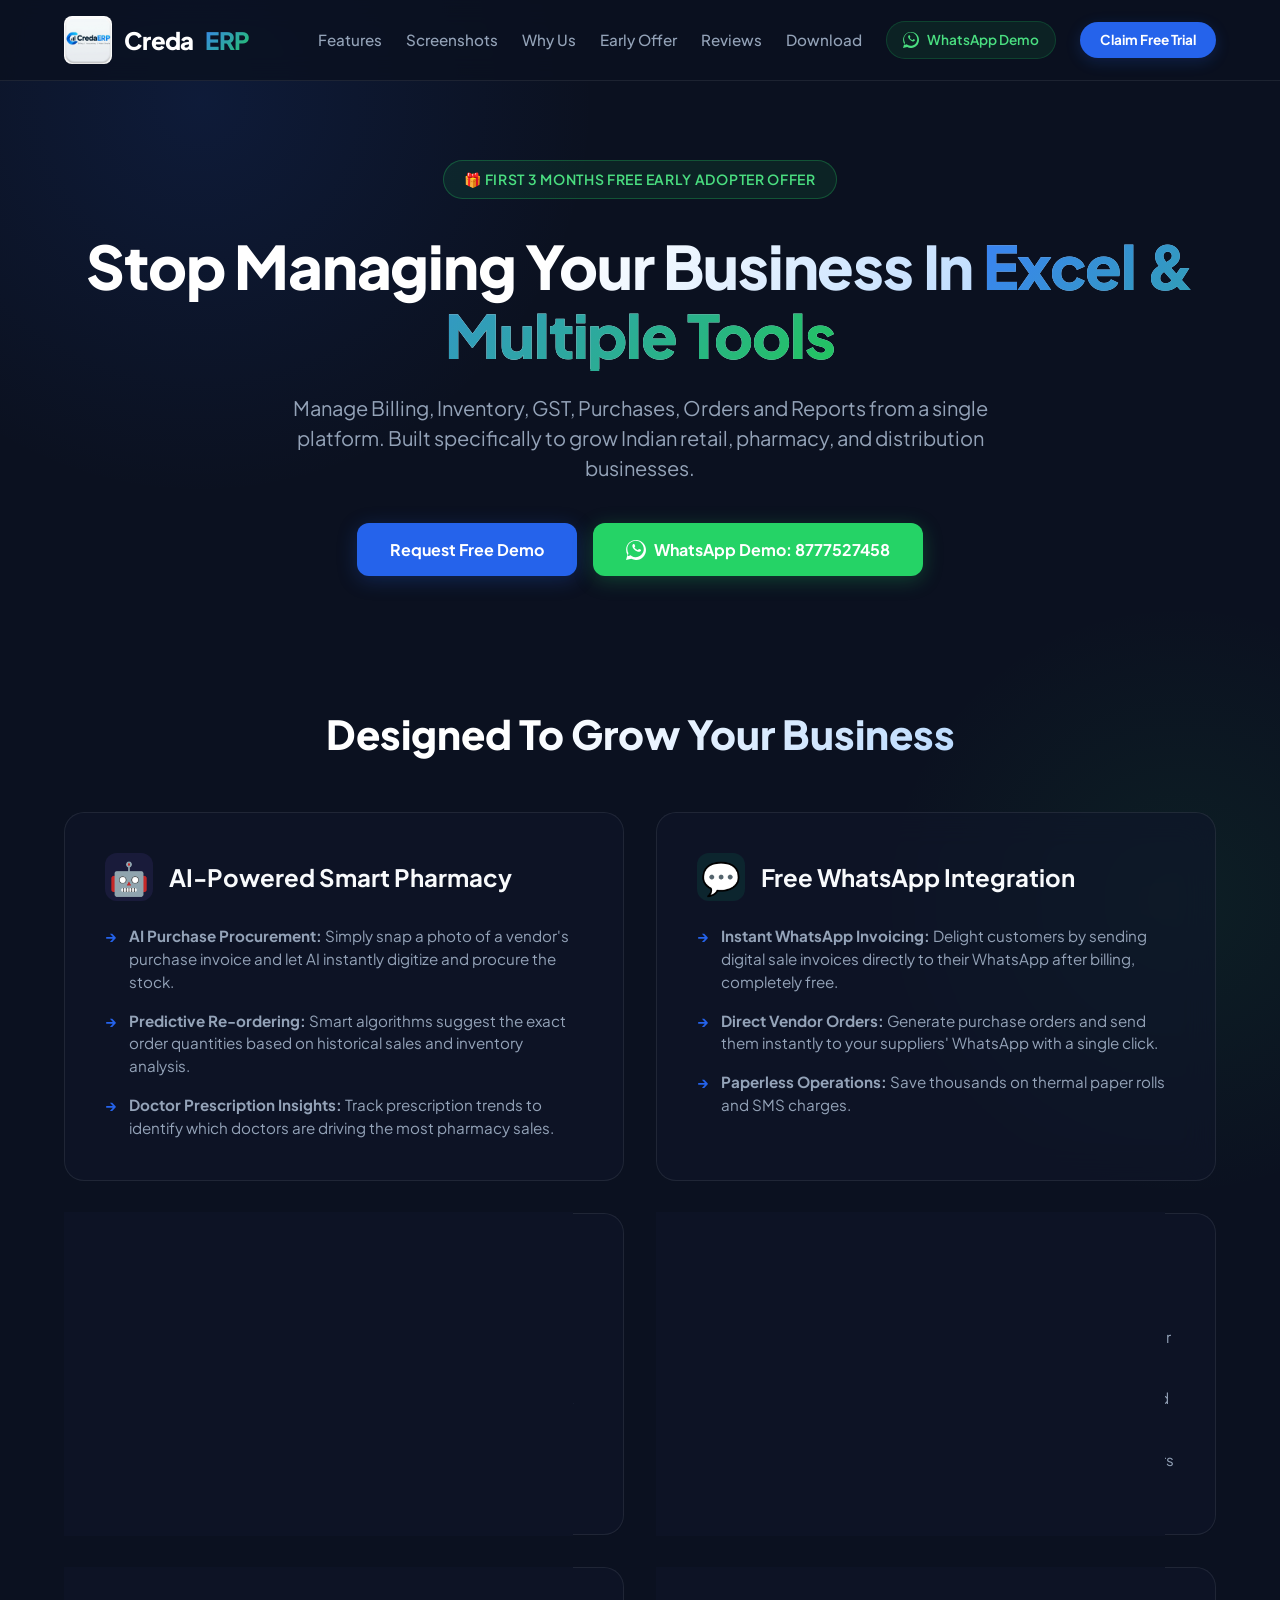
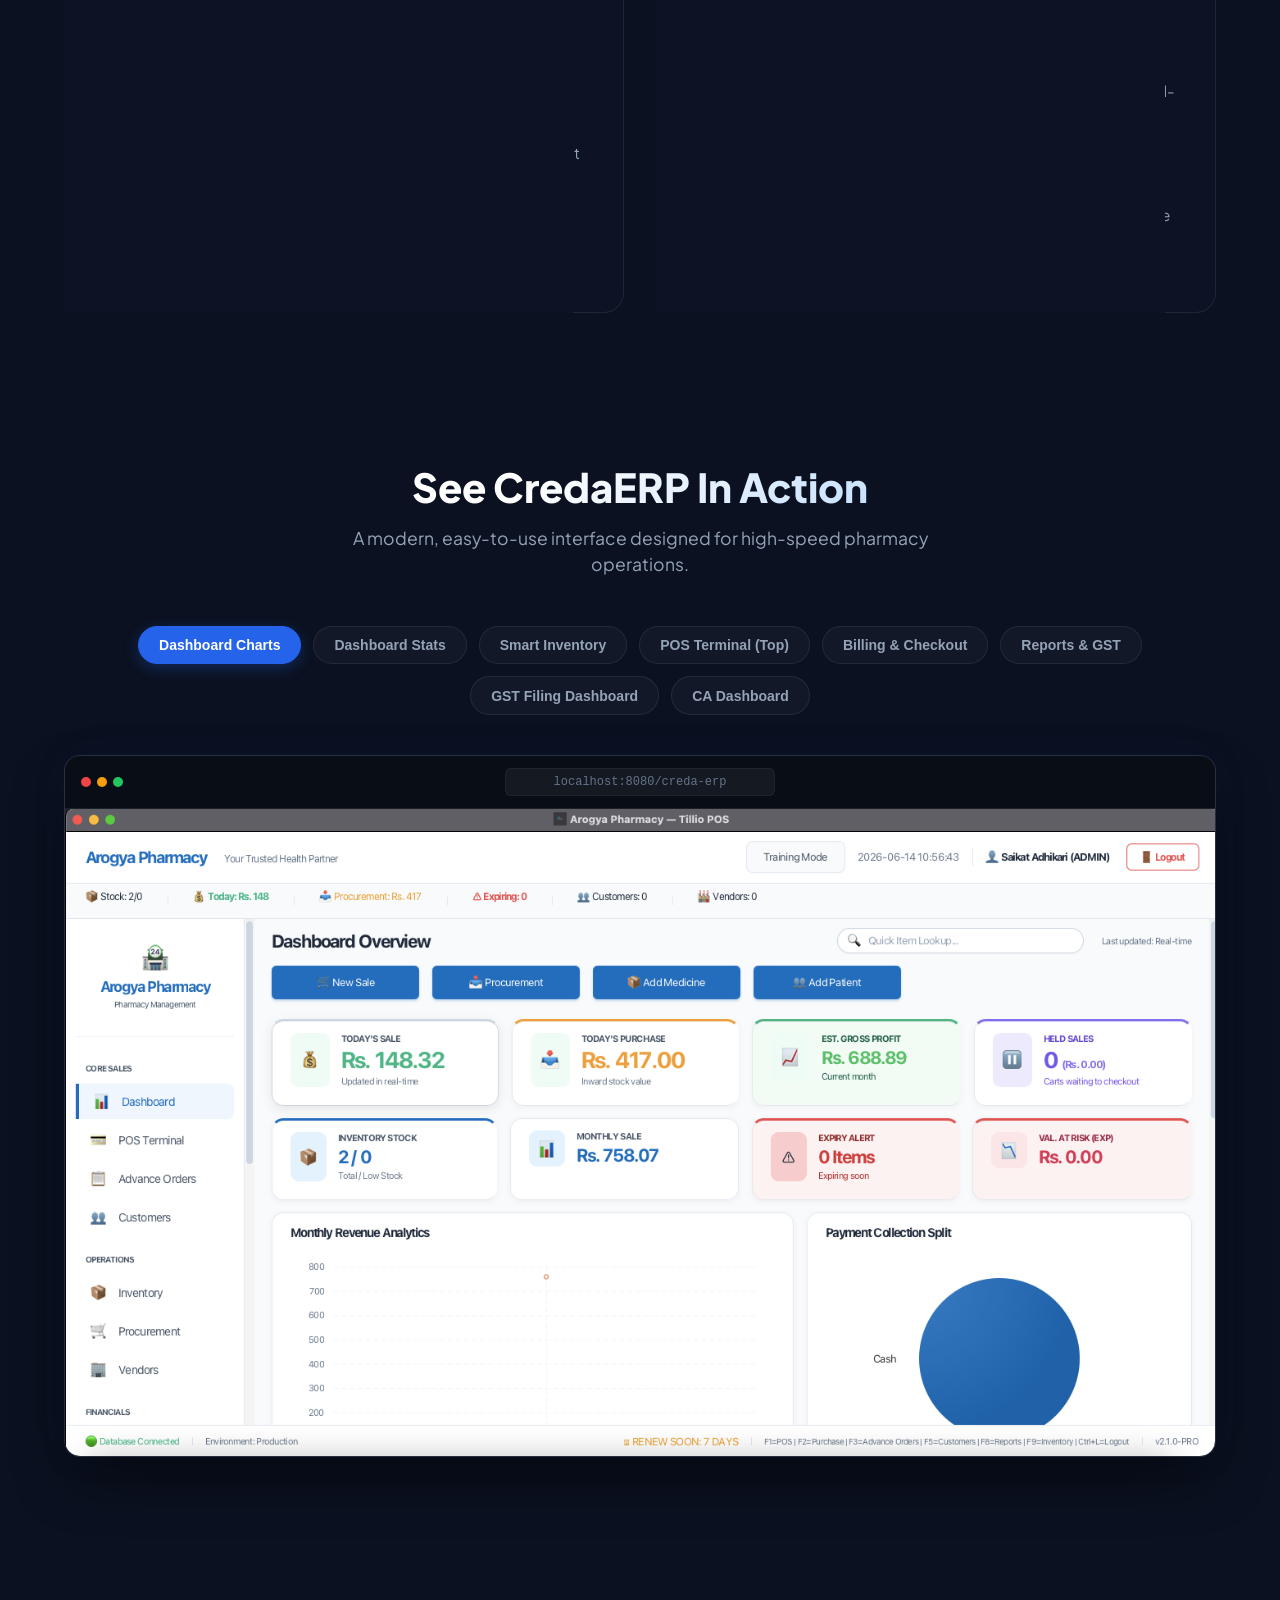
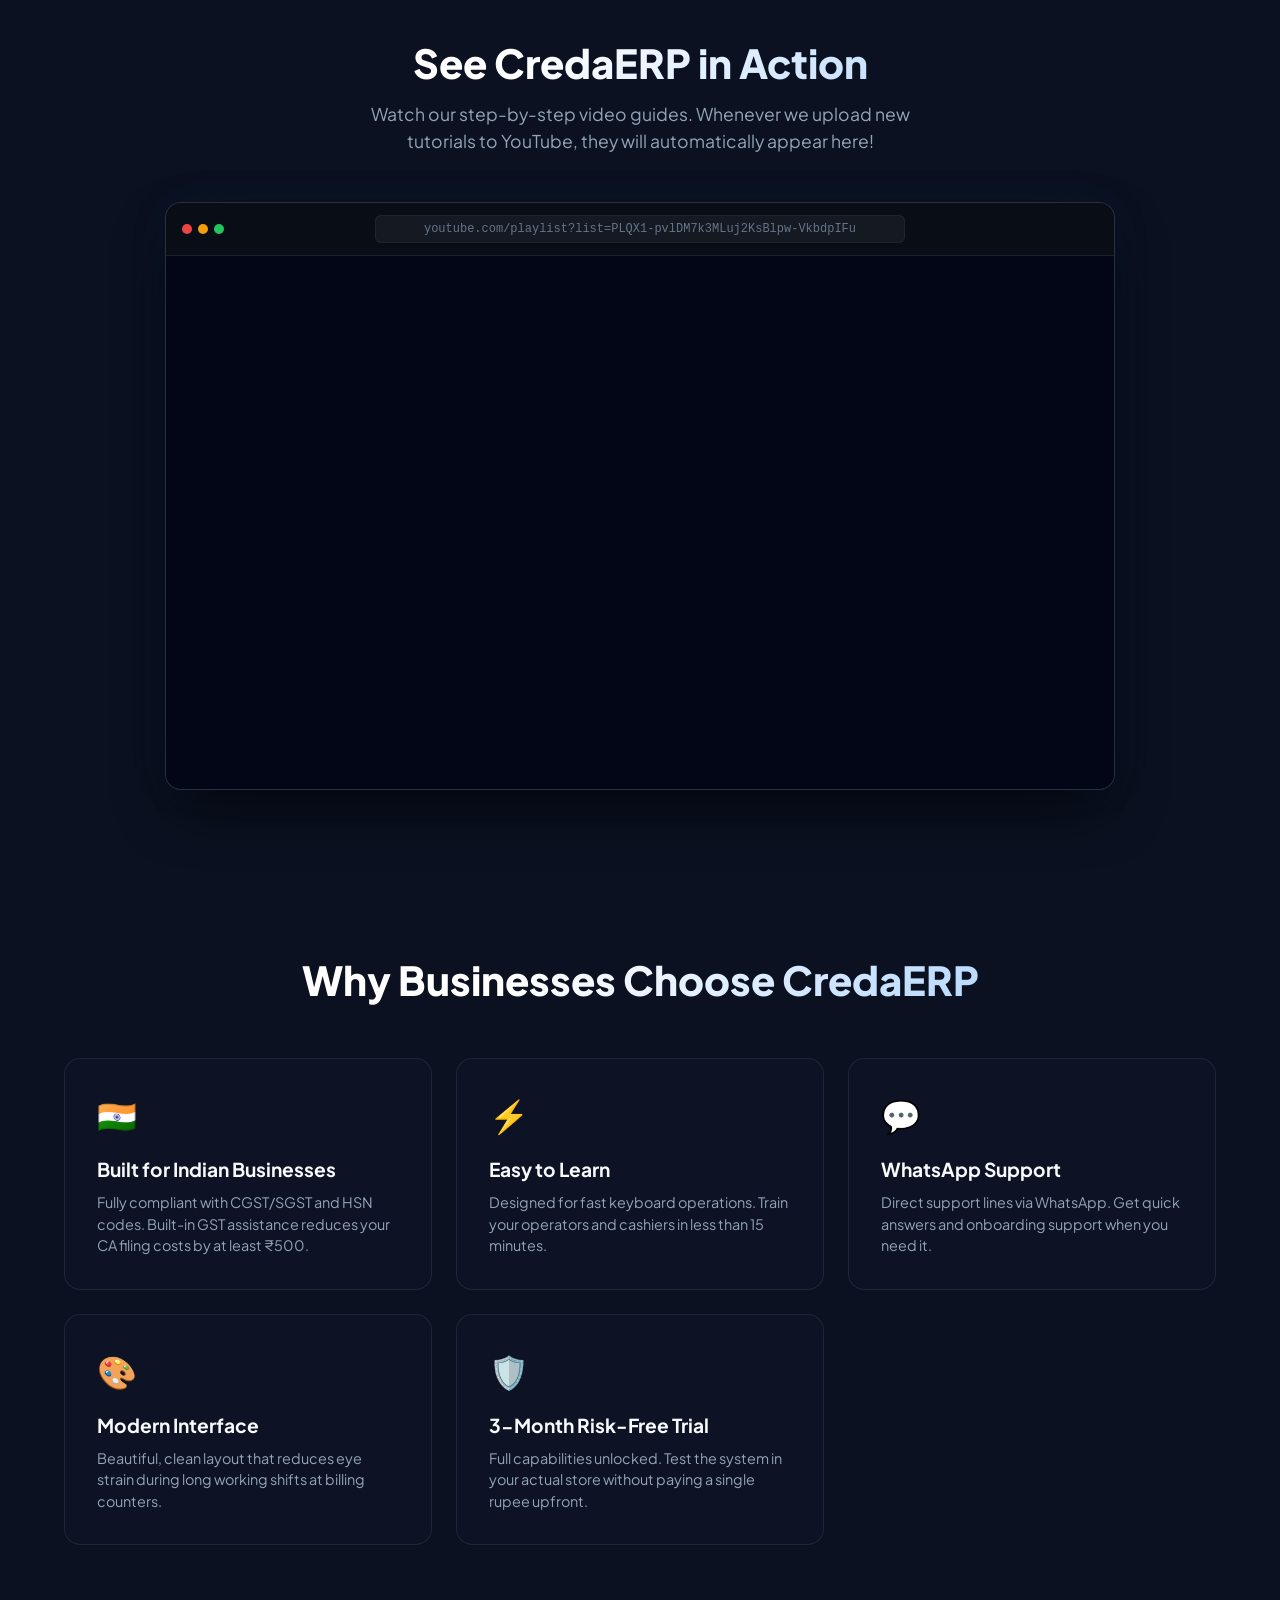
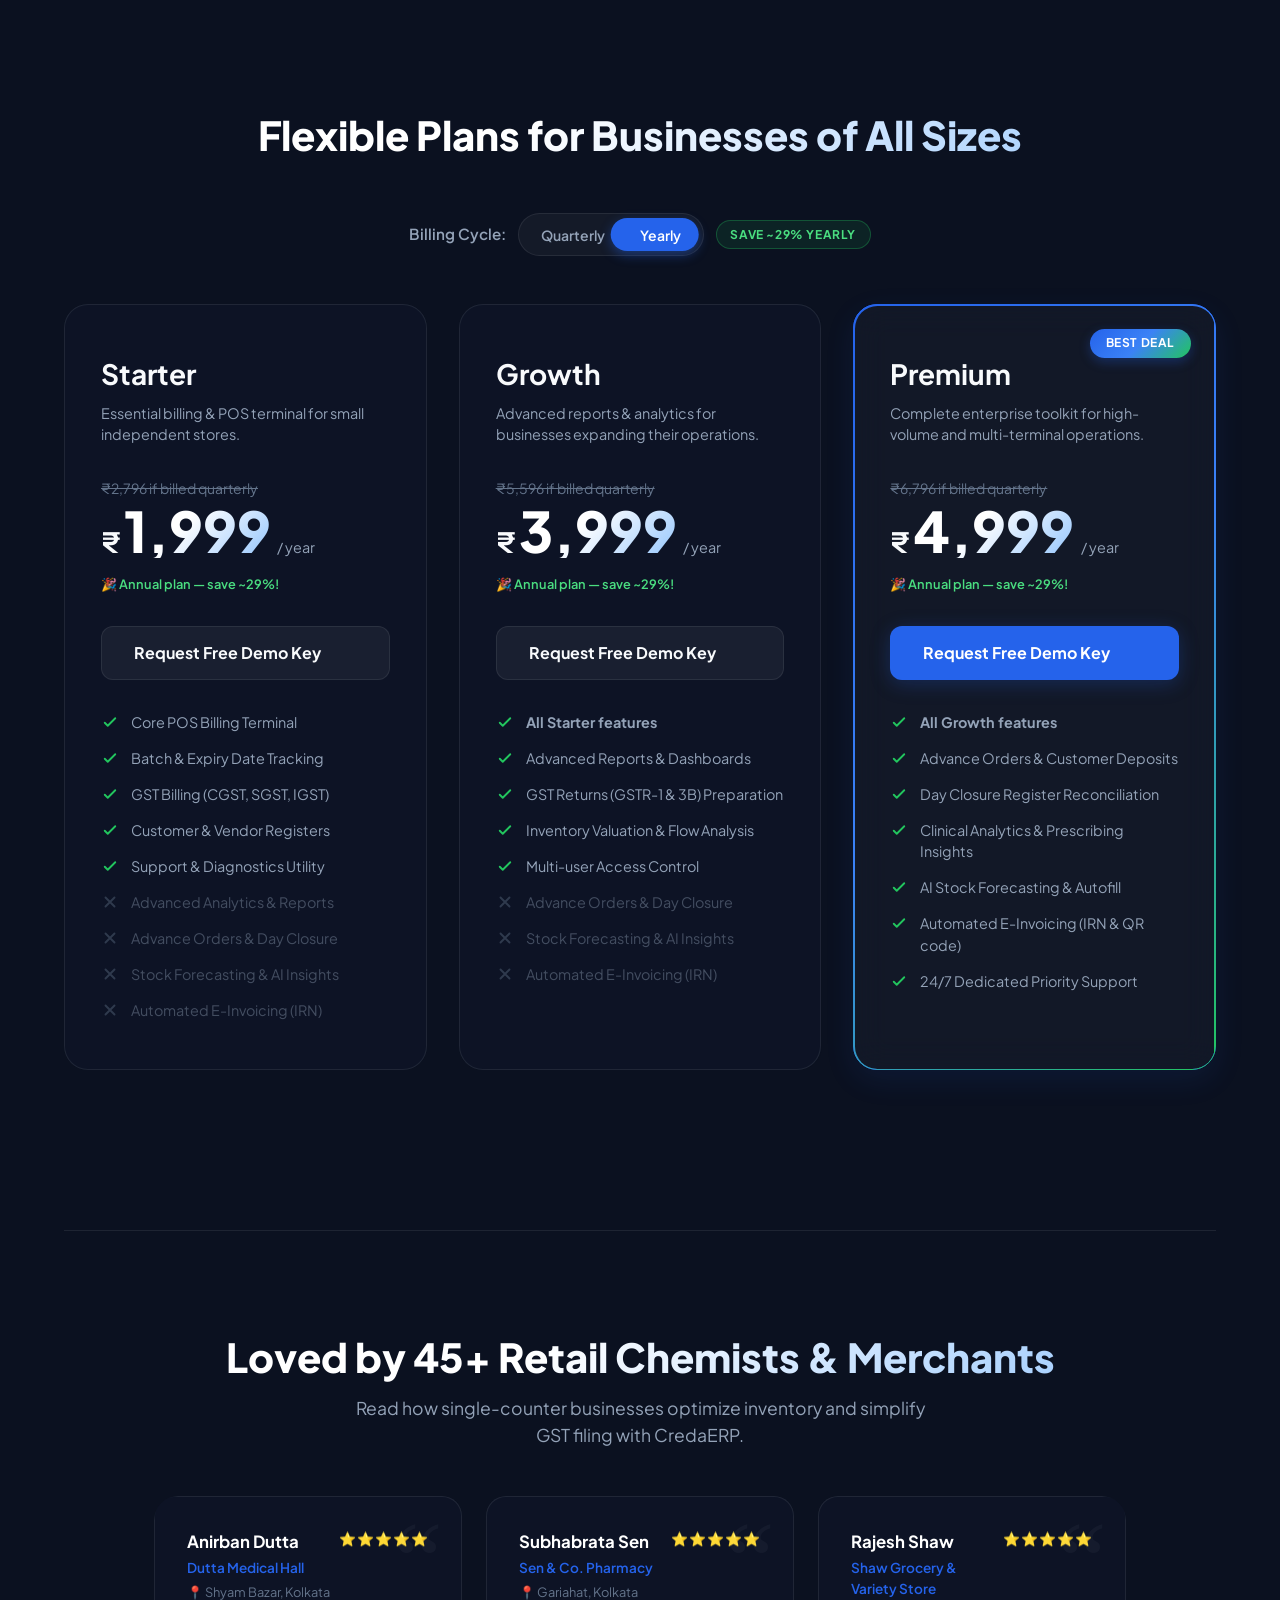
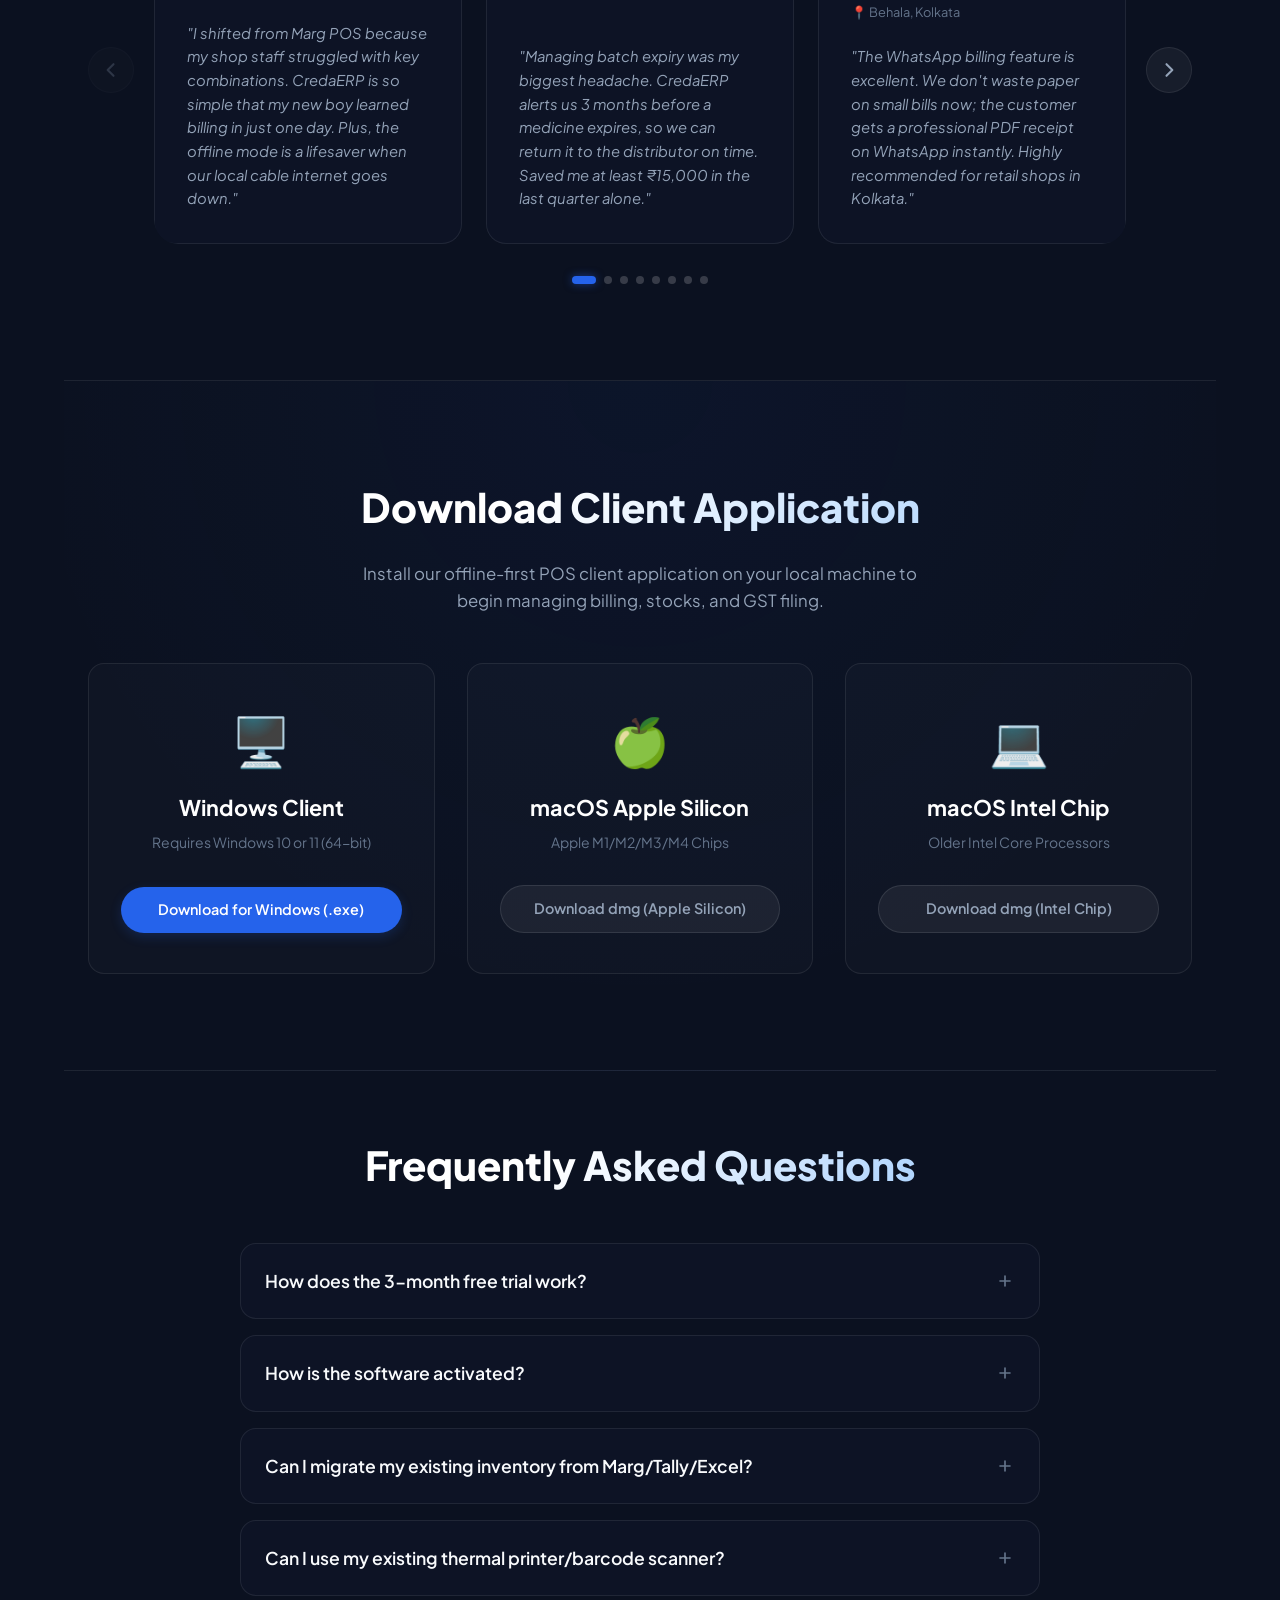
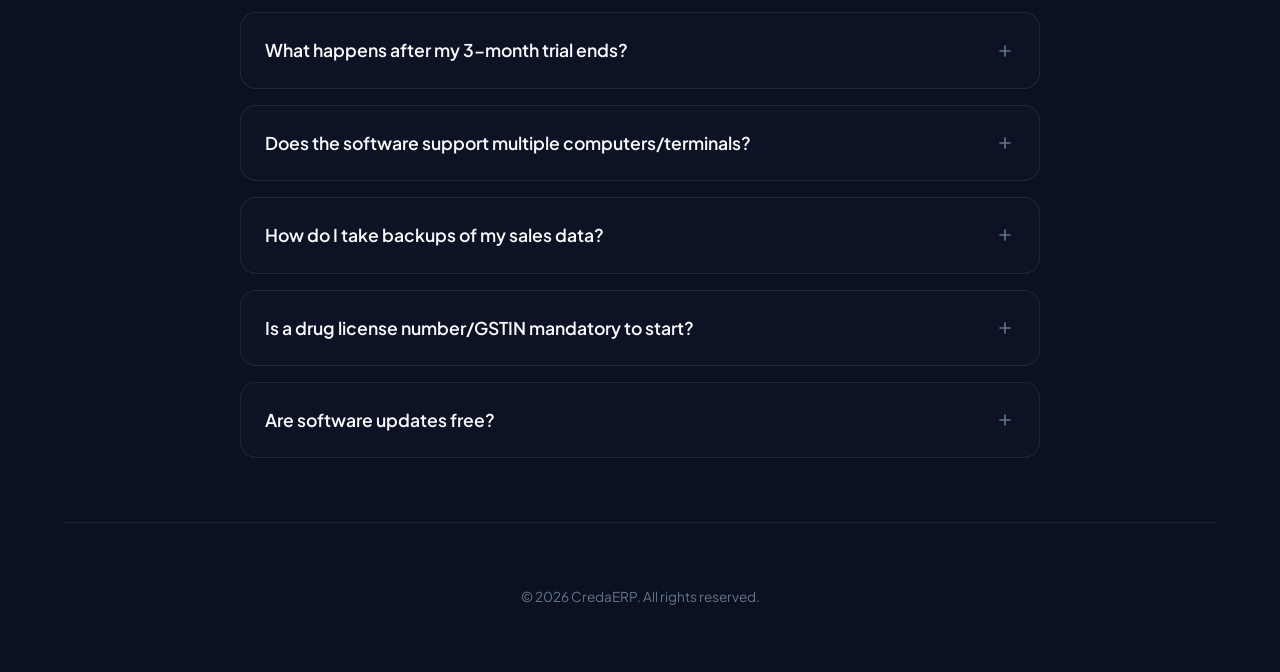
==== index.html @ ad14272c "feat: highlight AI, WhatsApp, Loyalty, and Analytics features on landing page" ====
<!DOCTYPE html>
<html lang="en">
<head>
    <meta charset="UTF-8">
    <meta name="viewport" content="width=device-width, initial-scale=1.0">
    <title>CredaERP - Business Management Software for Retail, Pharmacy & Distribution</title>
    <meta name="description" content="Manage Billing, Inventory, GST, Purchases, Orders and Reports from a single platform. Built for Indian businesses. Start your 3-month free trial today.">
    <link rel="stylesheet" href="style.css">
</head>
<body>

    <!-- Header Navigation -->
    <nav class="navbar">
        <div class="nav-container">
            <a href="#" class="logo">
                <img src="images/logo.jpg" alt="CredaERP Logo" class="logo-img">
                Creda<span>ERP</span>
            </a>
            <div class="nav-links">
                <a href="#features">Features</a>
                <a href="#screenshots">Screenshots</a>
                <a href="#why-us">Why Us</a>
                <a href="#pricing">Early Offer</a>
                <a href="#reviews">Reviews</a>
                <a href="#download">Download</a>
                <a href="https://wa.me/918777527458" class="nav-whatsapp-btn" target="_blank">
                    <svg width="16" height="16" fill="currentColor" viewBox="0 0 24 24"><path d="M.057 24l1.687-6.163c-1.041-1.804-1.588-3.849-1.587-5.946C.06 5.348 5.397.01 12.008.01c3.202.001 6.212 1.246 8.477 3.514 2.266 2.268 3.507 5.28 3.505 8.484-.004 6.657-5.34 11.997-11.953 11.997-2.005-.001-3.973-.502-5.724-1.458L0 24zm6.59-4.846c1.6.95 3.188 1.449 4.825 1.451 5.436 0 9.859-4.42 9.863-9.864.002-2.634-1.02-5.11-2.884-6.978C16.59 1.897 14.113.872 11.477.872c-5.448 0-9.873 4.417-9.877 9.861-.001 1.77.461 3.5 1.34 5.024l-.993 3.63 3.71-.973zm11.365-7.447c-.29-.145-1.716-.848-1.982-.946-.265-.097-.459-.145-.653.145-.19.29-.738.946-.906 1.14-.167.19-.335.213-.625.069-1.523-.76-2.585-1.286-3.606-3.045-.27-.463.27-.429.773-1.43.084-.17.042-.317-.02-.463-.063-.146-.554-1.336-.76-1.83-.2-.485-.404-.42-.554-.427-.143-.008-.308-.009-.473-.009-.166 0-.436.062-.663.308-.228.246-.87.85-.87 2.07 0 1.22.887 2.4.985 2.54.097.14 1.745 2.664 4.225 3.733.59.255 1.05.407 1.41.52.593.189 1.133.162 1.558.098.474-.071 1.716-.7 1.96-1.378.246-.677.246-1.258.172-1.378-.074-.12-.27-.193-.56-.338z"/></svg>
                    WhatsApp Demo
                </a>
                <a href="#pricing" class="nav-cta-btn">Claim Free Trial</a>
            </div>
        </div>
    </nav>

    <div class="container">
        <!-- Hero Section -->
        <header class="hero">
            <div class="trial-badge">
                🎁 First 3 Months FREE Early Adopter Offer
            </div>
            <h1>Stop Managing Your Business In <span>Excel & Multiple Tools</span></h1>
            <p>Manage Billing, Inventory, GST, Purchases, Orders and Reports from a single platform. Built specifically to grow Indian retail, pharmacy, and distribution businesses.</p>
            
            <div class="hero-ctas">
                <a href="#pricing" class="cta-btn cta-btn-primary">Request Free Demo</a>
                <a href="https://wa.me/918777527458" class="cta-btn cta-btn-whatsapp" target="_blank">
                    <svg width="20" height="20" fill="currentColor" viewBox="0 0 24 24" style="margin-right: 8px; vertical-align: middle;"><path d="M.057 24l1.687-6.163c-1.041-1.804-1.588-3.849-1.587-5.946C.06 5.348 5.397.01 12.008.01c3.202.001 6.212 1.246 8.477 3.514 2.266 2.268 3.507 5.28 3.505 8.484-.004 6.657-5.34 11.997-11.953 11.997-2.005-.001-3.973-.502-5.724-1.458L0 24zm6.59-4.846c1.6.95 3.188 1.449 4.825 1.451 5.436 0 9.859-4.42 9.863-9.864.002-2.634-1.02-5.11-2.884-6.978C16.59 1.897 14.113.872 11.477.872c-5.448 0-9.873 4.417-9.877 9.861-.001 1.77.461 3.5 1.34 5.024l-.993 3.63 3.71-.973zm11.365-7.447c-.29-.145-1.716-.848-1.982-.946-.265-.097-.459-.145-.653.145-.19.29-.738.946-.906 1.14-.167.19-.335.213-.625.069-1.523-.76-2.585-1.286-3.606-3.045-.27-.463.27-.429.773-1.43.084-.17.042-.317-.02-.463-.063-.146-.554-1.336-.76-1.83-.2-.485-.404-.42-.554-.427-.143-.008-.308-.009-.473-.009-.166 0-.436.062-.663.308-.228.246-.87.85-.87 2.07 0 1.22.887 2.4.985 2.54.097.14 1.745 2.664 4.225 3.733.59.255 1.05.407 1.41.52.593.189 1.133.162 1.558.098.474-.071 1.716-.7 1.96-1.378.246-.677.246-1.258.172-1.378-.074-.12-.27-.193-.56-.338z"/></svg>
                    WhatsApp Demo: 8777527458
                </a>
            </div>
        </header>

        <!-- Feature Highlights Grid -->
        <section class="features-section" id="features">
            <h2 class="section-title">Designed To Grow Your Business</h2>
            <div class="features-grid">
                
                <!-- AI-Powered Efficiency -->
                <div class="feature-card">
                    <div class="feature-card-header">
                        <span class="feature-card-icon ai">🤖</span>
                        <h3>AI-Powered Smart Pharmacy</h3>
                    </div>
                    <ul class="feature-bullets">
                        <li><strong>AI Purchase Procurement:</strong> Simply snap a photo of a vendor's purchase invoice and let AI instantly digitize and procure the stock.</li>
                        <li><strong>Predictive Re-ordering:</strong> Smart algorithms suggest the exact order quantities based on historical sales and inventory analysis.</li>
                        <li><strong>Doctor Prescription Insights:</strong> Track prescription trends to identify which doctors are driving the most pharmacy sales.</li>
                    </ul>
                </div>

                <!-- Next-Gen Communication -->
                <div class="feature-card">
                    <div class="feature-card-header">
                        <span class="feature-card-icon chat">💬</span>
                        <h3>Free WhatsApp Integration</h3>
                    </div>
                    <ul class="feature-bullets">
                        <li><strong>Instant WhatsApp Invoicing:</strong> Delight customers by sending digital sale invoices directly to their WhatsApp after billing, completely free.</li>
                        <li><strong>Direct Vendor Orders:</strong> Generate purchase orders and send them instantly to your suppliers' WhatsApp with a single click.</li>
                        <li><strong>Paperless Operations:</strong> Save thousands on thermal paper rolls and SMS charges.</li>
                    </ul>
                </div>

                <!-- Increase Sales & Retention -->
                <div class="feature-card">
                    <div class="feature-card-header">
                        <span class="feature-card-icon sales">📈</span>
                        <h3>Boost Sales & Customer Loyalty</h3>
                    </div>
                    <ul class="feature-bullets">
                        <li><strong>Customer Loyalty Points:</strong> Automatically award and redeem loyalty points to keep customers coming back.</li>
                        <li><strong>Lightning Fast Billing:</strong> Reduce checkout queues with shortcut keys and instant medicine lookup.</li>
                        <li><strong>Advance Orders:</strong> Book advance orders and accept customer deposits smoothly.</li>
                    </ul>
                </div>

                <!-- Reduce Inventory Losses -->
                <div class="feature-card">
                    <div class="feature-card-header">
                        <span class="feature-card-icon inventory">📦</span>
                        <h3>Zero Inventory Losses</h3>
                    </div>
                    <ul class="feature-bullets">
                        <li><strong>Real-time Stock Tracking:</strong> Always know exactly what's on your shelves across all racks.</li>
                        <li><strong>Batch & Expiry Management:</strong> Track medicines by batches and clear expiring stocks first.</li>
                        <li><strong>Automated Alerts:</strong> Prevent stockouts with low stock indicators and expiring item warnings.</li>
                    </ul>
                </div>

                <!-- Save Time On Compliance -->
                <div class="feature-card">
                    <div class="feature-card-header">
                        <span class="feature-card-icon compliance">🛡️</span>
                        <h3>Automated Accounting & GST</h3>
                    </div>
                    <ul class="feature-bullets">
                        <li><strong>One-Click GST Filing:</strong> Generate the final GST-fileable formats for easy monthly or quarterly returns.</li>
                        <li><strong>Full Accounting Ledgers:</strong> Export one-click sales journals, profit analysis, and tax compliance ledgers.</li>
                        <li><strong>GST Assistance & Savings:</strong> Seamlessly compile GSTR-1 and GSTR-3B data. Reduces client GST filing cost by at least ₹500/month.</li>
                    </ul>
                </div>

                <!-- Make Better Decisions -->
                <div class="feature-card">
                    <div class="feature-card-header">
                        <span class="feature-card-icon decisions">📊</span>
                        <h3>Data-Driven Decisions</h3>
                    </div>
                    <ul class="feature-bullets">
                        <li><strong>Daily Sales Reports:</strong> Review register totals, cash flow, and end-of-day closure summaries.</li>
                        <li><strong>Profit Analysis:</strong> Understand gross margins by item, category, and vendor.</li>
                        <li><strong>Inventory Analytics:</strong> Identify fast-moving stocks and optimize capital allocation.</li>
                    </ul>
                </div>

            </div>
        </section>

        <!-- Interactive Screenshots Showcase -->
        <section class="screenshots-section" id="screenshots">
            <h2 class="section-title">See CredaERP In Action</h2>
            <p class="section-subtitle">A modern, easy-to-use interface designed for high-speed pharmacy operations.</p>
            
            <div class="screenshots-tabs" id="screenshot-tabs">
                <button class="tab-btn active" data-screenshot="0">Dashboard Charts</button>
                <button class="tab-btn" data-screenshot="1">Dashboard Stats</button>
                <button class="tab-btn" data-screenshot="2">Smart Inventory</button>
                <button class="tab-btn" data-screenshot="3">POS Terminal (Top)</button>
                <button class="tab-btn" data-screenshot="4">Billing & Checkout</button>
                <button class="tab-btn" data-screenshot="5">Reports & GST</button>
                <button class="tab-btn" data-screenshot="6">GST Filing Dashboard</button>
                <button class="tab-btn" data-screenshot="7">CA Dashboard</button>
            </div>

            <!-- macOS Style Browser Mockup -->
            <div class="browser-mockup">
                <div class="browser-header">
                    <div class="browser-buttons">
                        <span class="dot red"></span>
                        <span class="dot yellow"></span>
                        <span class="dot green"></span>
                    </div>
                    <div class="browser-address">localhost:8080/creda-erp</div>
                </div>
                <div class="browser-content">
                    <div class="screenshot-container">
                        <!-- Active images will swap here -->
                        <img src="images/dashboard-analytics.png" alt="CredaERP Dashboard Charts" class="screenshot-img active" id="screenshot-img">
                        
                        <!-- Fallback CSS Mockup in case image is missing -->
                        <div class="screenshot-fallback" id="screenshot-fallback">
                            <div class="fallback-spinner"></div>
                            <p>Loading screenshot...</p>
                            <span style="font-size: 0.8rem; color: var(--text-muted);">Please save your screenshot as <code id="fallback-filename">dashboard-analytics.png</code> in the <code style="color:var(--color-secondary)">website/images/</code> folder.</span>
                        </div>
                    </div>
                </div>
            </div>
        </section>

        <!-- Watch Demo Videos -->
        <section class="videos-section" id="demo-videos">
            <h2 class="section-title">See CredaERP in Action</h2>
            <p class="section-subtitle">Watch our step-by-step video guides. Whenever we upload new tutorials to YouTube, they will automatically appear here!</p>
            
            <div class="playlist-container">
                <!-- macOS Style Browser Mockup -->
                <div class="browser-mockup playlist-player-frame">
                    <div class="browser-header">
                        <div class="browser-buttons">
                            <span class="dot red"></span>
                            <span class="dot yellow"></span>
                            <span class="dot green"></span>
                        </div>
                        <div class="browser-address">youtube.com/playlist?list=PLQX1-pvlDM7k3MLuj2KsBlpw-VkbdpIFu</div>
                    </div>
                    <div class="browser-content">
                        <div class="video-ratio-wrapper">
                            <iframe 
                                id="playlist-iframe"
                                src="https://www.youtube.com/embed/videoseries?list=PLQX1-pvlDM7k3MLuj2KsBlpw-VkbdpIFu" 
                                title="CredaERP Demo Videos Playlist"
                                frameborder="0" 
                                allow="accelerometer; autoplay; clipboard-write; encrypted-media; gyroscope; picture-in-picture; web-share" 
                                allowfullscreen>
                            </iframe>
                        </div>
                    </div>
                </div>
            </div>
        </section>

        <!-- Why Choose CredaERP -->
        <section class="why-us-section" id="why-us">
            <h2 class="section-title">Why Businesses Choose CredaERP</h2>
            <div class="why-us-grid">
                <div class="why-card">
                    <span class="why-icon">🇮🇳</span>
                    <h4>Built for Indian Businesses</h4>
                    <p>Fully compliant with CGST/SGST and HSN codes. Built-in GST assistance reduces your CA filing costs by at least ₹500.</p>
                </div>
                <div class="why-card">
                    <span class="why-icon">⚡</span>
                    <h4>Easy to Learn</h4>
                    <p>Designed for fast keyboard operations. Train your operators and cashiers in less than 15 minutes.</p>
                </div>
                <div class="why-card">
                    <span class="why-icon">💬</span>
                    <h4>WhatsApp Support</h4>
                    <p>Direct support lines via WhatsApp. Get quick answers and onboarding support when you need it.</p>
                </div>
                <div class="why-card">
                    <span class="why-icon">🎨</span>
                    <h4>Modern Interface</h4>
                    <p>Beautiful, clean layout that reduces eye strain during long working shifts at billing counters.</p>
                </div>
                <div class="why-card">
                    <span class="why-icon">🛡️</span>
                    <h4>3-Month Risk-Free Trial</h4>
                    <p>Full capabilities unlocked. Test the system in your actual store without paying a single rupee upfront.</p>
                </div>
            </div>
        </section>

        <!-- Pricing / Licensing Section -->
        <section class="pricing-section" id="pricing">
            <h2 class="section-title">Flexible Plans for Businesses of All Sizes</h2>
            
            <!-- Controls Section -->
            <div class="controls-container">
                <!-- Billing Toggle -->
                <div class="toggle-label">
                    <span style="font-weight: 600; font-size: 0.95rem; color: var(--text-secondary);">Billing Cycle:</span>
                    <div class="toggle-group billing-toggle annually" id="billing-toggle">
                        <div class="slider-indicator"></div>
                        <button class="toggle-btn" data-period="quarterly">Quarterly</button>
                        <button class="toggle-btn active" data-period="yearly">Yearly</button>
                    </div>
                    <span class="save-badge">Save ~29% yearly</span>
                </div>
            </div>

            <!-- Pricing Grid -->
            <div class="pricing-grid">
                <!-- Starter Card -->
                <div class="pricing-card" id="card-starter">
                    <div class="card-header">
                        <h2>Starter</h2>
                        <p>Essential billing & POS terminal for small independent stores.</p>
                    </div>
                    
                    <div class="card-pricing">
                        <span class="original-price" id="starter-original"></span>
                        <div class="price-value-container">
                            <span class="price-currency" id="starter-currency">₹</span>
                            <span class="price-amount" id="starter-amount">699</span>
                            <span class="price-period" id="starter-period">/ quarter</span>
                        </div>
                        <div class="price-trial-info" id="starter-trial-info">✨ 3 months free trial, then billed quarterly</div>
                    </div>

                    <a href="#" class="cta-btn cta-btn-secondary open-modal-btn" data-plan="Starter">Request Free Demo Key</a>

                    <ul class="features-list">
                        <li>
                            <svg class="feature-icon check" fill="none" stroke="currentColor" viewBox="0 0 24 24" xmlns="http://www.w3.org/2000/svg"><path stroke-linecap="round" stroke-linejoin="round" stroke-width="2.5" d="M5 13l4 4L19 7"></path></svg>
                            <span>Core POS Billing Terminal</span>
                        </li>
                        <li>
                            <svg class="feature-icon check" fill="none" stroke="currentColor" viewBox="0 0 24 24" xmlns="http://www.w3.org/2000/svg"><path stroke-linecap="round" stroke-linejoin="round" stroke-width="2.5" d="M5 13l4 4L19 7"></path></svg>
                            <span>Batch & Expiry Date Tracking</span>
                        </li>
                        <li>
                            <svg class="feature-icon check" fill="none" stroke="currentColor" viewBox="0 0 24 24" xmlns="http://www.w3.org/2000/svg"><path stroke-linecap="round" stroke-linejoin="round" stroke-width="2.5" d="M5 13l4 4L19 7"></path></svg>
                            <span>GST Billing (CGST, SGST, IGST)</span>
                        </li>
                        <li>
                            <svg class="feature-icon check" fill="none" stroke="currentColor" viewBox="0 0 24 24" xmlns="http://www.w3.org/2000/svg"><path stroke-linecap="round" stroke-linejoin="round" stroke-width="2.5" d="M5 13l4 4L19 7"></path></svg>
                            <span>Customer & Vendor Registers</span>
                        </li>
                        <li>
                            <svg class="feature-icon check" fill="none" stroke="currentColor" viewBox="0 0 24 24" xmlns="http://www.w3.org/2000/svg"><path stroke-linecap="round" stroke-linejoin="round" stroke-width="2.5" d="M5 13l4 4L19 7"></path></svg>
                            <span>Support & Diagnostics Utility</span>
                        </li>
                        <li class="unsupported">
                            <svg class="feature-icon cross" fill="none" stroke="currentColor" viewBox="0 0 24 24" xmlns="http://www.w3.org/2000/svg"><path stroke-linecap="round" stroke-linejoin="round" stroke-width="2.5" d="M6 18L18 6M6 6l12 12"></path></svg>
                            <span>Advanced Analytics & Reports</span>
                        </li>
                        <li class="unsupported">
                            <svg class="feature-icon cross" fill="none" stroke="currentColor" viewBox="0 0 24 24" xmlns="http://www.w3.org/2000/svg"><path stroke-linecap="round" stroke-linejoin="round" stroke-width="2.5" d="M6 18L18 6M6 6l12 12"></path></svg>
                            <span>Advance Orders & Day Closure</span>
                        </li>
                        <li class="unsupported">
                            <svg class="feature-icon cross" fill="none" stroke="currentColor" viewBox="0 0 24 24" xmlns="http://www.w3.org/2000/svg"><path stroke-linecap="round" stroke-linejoin="round" stroke-width="2.5" d="M6 18L18 6M6 6l12 12"></path></svg>
                            <span>Stock Forecasting & AI Insights</span>
                        </li>
                        <li class="unsupported">
                            <svg class="feature-icon cross" fill="none" stroke="currentColor" viewBox="0 0 24 24" xmlns="http://www.w3.org/2000/svg"><path stroke-linecap="round" stroke-linejoin="round" stroke-width="2.5" d="M6 18L18 6M6 6l12 12"></path></svg>
                            <span>Automated E-Invoicing (IRN)</span>
                        </li>
                    </ul>
                </div>

                <!-- Growth Card -->
                <div class="pricing-card" id="card-growth">
                    <div class="card-header">
                        <h2>Growth</h2>
                        <p>Advanced reports & analytics for businesses expanding their operations.</p>
                    </div>
                    
                    <div class="card-pricing">
                        <span class="original-price" id="growth-original"></span>
                        <div class="price-value-container">
                            <span class="price-currency" id="growth-currency">₹</span>
                            <span class="price-amount" id="growth-amount">1,399</span>
                            <span class="price-period" id="growth-period">/ quarter</span>
                        </div>
                        <div class="price-trial-info" id="growth-trial-info">✨ 3 months free trial, then billed quarterly</div>
                    </div>

                    <a href="#" class="cta-btn cta-btn-secondary open-modal-btn" data-plan="Growth">Request Free Demo Key</a>

                    <ul class="features-list">
                        <li>
                            <svg class="feature-icon check" fill="none" stroke="currentColor" viewBox="0 0 24 24" xmlns="http://www.w3.org/2000/svg"><path stroke-linecap="round" stroke-linejoin="round" stroke-width="2.5" d="M5 13l4 4L19 7"></path></svg>
                            <span><strong>All Starter features</strong></span>
                        </li>
                        <li>
                            <svg class="feature-icon check" fill="none" stroke="currentColor" viewBox="0 0 24 24" xmlns="http://www.w3.org/2000/svg"><path stroke-linecap="round" stroke-linejoin="round" stroke-width="2.5" d="M5 13l4 4L19 7"></path></svg>
                            <span>Advanced Reports & Dashboards</span>
                        </li>
                        <li>
                            <svg class="feature-icon check" fill="none" stroke="currentColor" viewBox="0 0 24 24" xmlns="http://www.w3.org/2000/svg"><path stroke-linecap="round" stroke-linejoin="round" stroke-width="2.5" d="M5 13l4 4L19 7"></path></svg>
                            <span>GST Returns (GSTR-1 & 3B) Preparation</span>
                        </li>
                        <li>
                            <svg class="feature-icon check" fill="none" stroke="currentColor" viewBox="0 0 24 24" xmlns="http://www.w3.org/2000/svg"><path stroke-linecap="round" stroke-linejoin="round" stroke-width="2.5" d="M5 13l4 4L19 7"></path></svg>
                            <span>Inventory Valuation & Flow Analysis</span>
                        </li>
                        <li>
                            <svg class="feature-icon check" fill="none" stroke="currentColor" viewBox="0 0 24 24" xmlns="http://www.w3.org/2000/svg"><path stroke-linecap="round" stroke-linejoin="round" stroke-width="2.5" d="M5 13l4 4L19 7"></path></svg>
                            <span>Multi-user Access Control</span>
                        </li>
                        <li class="unsupported">
                            <svg class="feature-icon cross" fill="none" stroke="currentColor" viewBox="0 0 24 24" xmlns="http://www.w3.org/2000/svg"><path stroke-linecap="round" stroke-linejoin="round" stroke-width="2.5" d="M6 18L18 6M6 6l12 12"></path></svg>
                            <span>Advance Orders & Day Closure</span>
                        </li>
                        <li class="unsupported">
                            <svg class="feature-icon cross" fill="none" stroke="currentColor" viewBox="0 0 24 24" xmlns="http://www.w3.org/2000/svg"><path stroke-linecap="round" stroke-linejoin="round" stroke-width="2.5" d="M6 18L18 6M6 6l12 12"></path></svg>
                            <span>Stock Forecasting & AI Insights</span>
                        </li>
                        <li class="unsupported">
                            <svg class="feature-icon cross" fill="none" stroke="currentColor" viewBox="0 0 24 24" xmlns="http://www.w3.org/2000/svg"><path stroke-linecap="round" stroke-linejoin="round" stroke-width="2.5" d="M6 18L18 6M6 6l12 12"></path></svg>
                            <span>Automated E-Invoicing (IRN)</span>
                        </li>
                    </ul>
                </div>

                <!-- Premium Card -->
                <div class="pricing-card popular" id="card-premium">
                    <span class="card-badge">Best Deal</span>
                    <div class="card-header">
                        <h2>Premium</h2>
                        <p>Complete enterprise toolkit for high-volume and multi-terminal operations.</p>
                    </div>
                    
                    <div class="card-pricing">
                        <span class="original-price" id="premium-original"></span>
                        <div class="price-value-container">
                            <span class="price-currency" id="premium-currency">₹</span>
                            <span class="price-amount" id="premium-amount">1,699</span>
                            <span class="price-period" id="premium-period">/ quarter</span>
                        </div>
                        <div class="price-trial-info" id="premium-trial-info">✨ 3 months free trial, then billed quarterly</div>
                    </div>

                    <a href="#" class="cta-btn cta-btn-primary open-modal-btn" data-plan="Premium">Request Free Demo Key</a>

                    <ul class="features-list">
                        <li>
                            <svg class="feature-icon check" fill="none" stroke="currentColor" viewBox="0 0 24 24" xmlns="http://www.w3.org/2000/svg"><path stroke-linecap="round" stroke-linejoin="round" stroke-width="2.5" d="M5 13l4 4L19 7"></path></svg>
                            <span><strong>All Growth features</strong></span>
                        </li>
                        <li>
                            <svg class="feature-icon check" fill="none" stroke="currentColor" viewBox="0 0 24 24" xmlns="http://www.w3.org/2000/svg"><path stroke-linecap="round" stroke-linejoin="round" stroke-width="2.5" d="M5 13l4 4L19 7"></path></svg>
                            <span>Advance Orders & Customer Deposits</span>
                        </li>
                        <li>
                            <svg class="feature-icon check" fill="none" stroke="currentColor" viewBox="0 0 24 24" xmlns="http://www.w3.org/2000/svg"><path stroke-linecap="round" stroke-linejoin="round" stroke-width="2.5" d="M5 13l4 4L19 7"></path></svg>
                            <span>Day Closure Register Reconciliation</span>
                        </li>
                        <li>
                            <svg class="feature-icon check" fill="none" stroke="currentColor" viewBox="0 0 24 24" xmlns="http://www.w3.org/2000/svg"><path stroke-linecap="round" stroke-linejoin="round" stroke-width="2.5" d="M5 13l4 4L19 7"></path></svg>
                            <span>Clinical Analytics & Prescribing Insights</span>
                        </li>
                        <li>
                            <svg class="feature-icon check" fill="none" stroke="currentColor" viewBox="0 0 24 24" xmlns="http://www.w3.org/2000/svg"><path stroke-linecap="round" stroke-linejoin="round" stroke-width="2.5" d="M5 13l4 4L19 7"></path></svg>
                            <span>AI Stock Forecasting & Autofill</span>
                        </li>
                        <li>
                            <svg class="feature-icon check" fill="none" stroke="currentColor" viewBox="0 0 24 24" xmlns="http://www.w3.org/2000/svg"><path stroke-linecap="round" stroke-linejoin="round" stroke-width="2.5" d="M5 13l4 4L19 7"></path></svg>
                            <span>Automated E-Invoicing (IRN & QR code)</span>
                        </li>
                        <li>
                            <svg class="feature-icon check" fill="none" stroke="currentColor" viewBox="0 0 24 24" xmlns="http://www.w3.org/2000/svg"><path stroke-linecap="round" stroke-linejoin="round" stroke-width="2.5" d="M5 13l4 4L19 7"></path></svg>
                            <span>24/7 Dedicated Priority Support</span>
                        </li>
                    </ul>
                </div>
            </div>
        </section>

        <!-- Reviews Section -->
        <section class="reviews-section" id="reviews">
            <h2 class="section-title">Loved by 45+ Retail Chemists & Merchants</h2>
            <p class="section-subtitle">Read how single-counter businesses optimize inventory and simplify GST filing with CredaERP.</p>
            
            <div class="reviews-carousel-wrapper">
                <button class="carousel-control-btn prev-btn" id="reviews-prev" aria-label="Previous Review">
                    <svg fill="none" stroke="currentColor" viewBox="0 0 24 24" xmlns="http://www.w3.org/2000/svg"><path stroke-linecap="round" stroke-linejoin="round" stroke-width="2.5" d="M15 19l-7-7 7-7"></path></svg>
                </button>
                
                <div class="reviews-carousel-viewport">
                    <div class="reviews-carousel-track" id="reviews-track">
                        <!-- Review 1 -->
                        <div class="review-card">
                            <div class="review-header">
                                <div class="reviewer-info">
                                    <h4 class="reviewer-name">Anirban Dutta</h4>
                                    <span class="reviewer-business">Dutta Medical Hall</span>
                                    <span class="reviewer-location">📍 Shyam Bazar, Kolkata</span>
                                </div>
                                <div class="review-rating">⭐⭐⭐⭐⭐</div>
                            </div>
                            <p class="review-text">"I shifted from Marg POS because my shop staff struggled with key combinations. CredaERP is so simple that my new boy learned billing in just one day. Plus, the offline mode is a lifesaver when our local cable internet goes down."</p>
                        </div>
                        
                        <!-- Review 2 -->
                        <div class="review-card">
                            <div class="review-header">
                                <div class="reviewer-info">
                                    <h4 class="reviewer-name">Subhabrata Sen</h4>
                                    <span class="reviewer-business">Sen & Co. Pharmacy</span>
                                    <span class="reviewer-location">📍 Gariahat, Kolkata</span>
                                </div>
                                <div class="review-rating">⭐⭐⭐⭐⭐</div>
                            </div>
                            <p class="review-text">"Managing batch expiry was my biggest headache. CredaERP alerts us 3 months before a medicine expires, so we can return it to the distributor on time. Saved me at least ₹15,000 in the last quarter alone."</p>
                        </div>

                        <!-- Review 3 -->
                        <div class="review-card">
                            <div class="review-header">
                                <div class="reviewer-info">
                                    <h4 class="reviewer-name">Rajesh Shaw</h4>
                                    <span class="reviewer-business">Shaw Grocery & Variety Store</span>
                                    <span class="reviewer-location">📍 Behala, Kolkata</span>
                                </div>
                                <div class="review-rating">⭐⭐⭐⭐⭐</div>
                            </div>
                            <p class="review-text">"The WhatsApp billing feature is excellent. We don't waste paper on small bills now; the customer gets a professional PDF receipt on WhatsApp instantly. Highly recommended for retail shops in Kolkata."</p>
                        </div>

                        <!-- Review 4 -->
                        <div class="review-card">
                            <div class="review-header">
                                <div class="reviewer-info">
                                    <h4 class="reviewer-name">Dr. M. K. Banerjee</h4>
                                    <span class="reviewer-business">Banerjee Medico</span>
                                    <span class="reviewer-location">📍 Salt Lake Sec-II, Kolkata</span>
                                </div>
                                <div class="review-rating">⭐⭐⭐⭐⭐</div>
                            </div>
                            <p class="review-text">"My CA used to charge extra because my GST data was always messy. Now, I just export the GSTR-1 compile sheet from CredaERP and email it to him. It literally takes 2 minutes and saves me a lot of hassle."</p>
                        </div>

                        <!-- Review 5 -->
                        <div class="review-card">
                            <div class="review-header">
                                <div class="reviewer-info">
                                    <h4 class="reviewer-name">Sanjay Poddar</h4>
                                    <span class="reviewer-business">Poddar Distributors</span>
                                    <span class="reviewer-location">📍 Burrabazar, Kolkata</span>
                                </div>
                                <div class="review-rating">⭐⭐⭐⭐⭐</div>
                            </div>
                            <p class="review-text">"We run a busy wholesale counter in Burrabazar. Speed is everything for us during peak hours. CredaERP's keyboard-only shortcuts let us bill faster than any online software we tried. 100% stable."</p>
                        </div>

                        <!-- Review 6 -->
                        <div class="review-card">
                            <div class="review-header">
                                <div class="reviewer-info">
                                    <h4 class="reviewer-name">Priya Chakraborty</h4>
                                    <span class="reviewer-business">New Life Pharmacy</span>
                                    <span class="reviewer-location">📍 Dum Dum, Kolkata</span>
                                </div>
                                <div class="review-rating">⭐⭐⭐⭐⭐</div>
                            </div>
                            <p class="review-text">"As a female business owner, I needed a software with good support. The Creda team set up my entire drug database and opening stock from Excel. Very helpful team and very easy user interface."</p>
                        </div>

                        <!-- Review 7 -->
                        <div class="review-card">
                            <div class="review-header">
                                <div class="reviewer-info">
                                    <h4 class="reviewer-name">Vikram Singh</h4>
                                    <span class="reviewer-business">Singh Medical Agency</span>
                                    <span class="reviewer-location">📍 Patna, Bihar</span>
                                </div>
                                <div class="review-rating">⭐⭐⭐⭐⭐</div>
                            </div>
                            <p class="review-text">"We have been using the Growth plan for 6 months. The offline database is very secure, and we don't have to worry about cloud hacks or internet speed. Best POS software for single counters."</p>
                        </div>

                        <!-- Review 8 -->
                        <div class="review-card">
                            <div class="review-header">
                                <div class="reviewer-info">
                                    <h4 class="reviewer-name">Amit Mahapatra</h4>
                                    <span class="reviewer-business">Mahapatra Pharma</span>
                                    <span class="reviewer-location">📍 Bhubaneswar, Odisha</span>
                                </div>
                                <div class="review-rating">⭐⭐⭐⭐⭐</div>
                            </div>
                            <p class="review-text">"Very reasonable yearly pricing compared to Marg or Tally. The GST tax slab updates are automatic. We are very satisfied with the stability."</p>
                        </div>

                        <!-- Review 9 -->
                        <div class="review-card">
                            <div class="review-header">
                                <div class="reviewer-info">
                                    <h4 class="reviewer-name">Rahul Verma</h4>
                                    <span class="reviewer-business">Verma Medicos</span>
                                    <span class="reviewer-location">📍 Ranchi, Jharkhand</span>
                                </div>
                                <div class="review-rating">⭐⭐⭐⭐⭐</div>
                            </div>
                            <p class="review-text">"Importing 15,000+ medicine names from our old system took only 5 minutes. The barcode scanner integration is plug-and-play. Very smooth."</p>
                        </div>

                        <!-- Review 10 -->
                        <div class="review-card">
                            <div class="review-header">
                                <div class="reviewer-info">
                                    <h4 class="reviewer-name">Sandeep Thapa</h4>
                                    <span class="reviewer-business">Himalayan Chemists</span>
                                    <span class="reviewer-location">📍 Siliguri, West Bengal</span>
                                </div>
                                <div class="review-rating">⭐⭐⭐⭐⭐</div>
                            </div>
                            <p class="review-text">"The local backup system is great. Every time I close the billing counter, it takes an automatic backup to my external drive. Very safe and reliable."</p>
                        </div>
                    </div>
                </div>

                <button class="carousel-control-btn next-btn" id="reviews-next" aria-label="Next Review">
                    <svg fill="none" stroke="currentColor" viewBox="0 0 24 24" xmlns="http://www.w3.org/2000/svg"><path stroke-linecap="round" stroke-linejoin="round" stroke-width="2.5" d="M9 5l7 7-7 7"></path></svg>
                </button>
            </div>
            
            <div class="carousel-dots" id="reviews-dots"></div>
        </section>

        <!-- Download Section -->
        <section class="download-section" id="download">
            <h2 class="section-title">Download Client Application</h2>
            <p style="text-align: center; color: var(--text-secondary); max-width: 600px; margin: -1.5rem auto 3rem auto; font-size: 1.05rem; line-height: 1.6;">
                Install our offline-first POS client application on your local machine to begin managing billing, stocks, and GST filing.
            </p>
            
            <div class="download-grid">
                <!-- Windows Card -->
                <div class="download-card">
                    <div class="os-icon">🖥️</div>
                    <h3>Windows Client</h3>
                    <p class="download-meta">Requires Windows 10 or 11 (64-bit)</p>
                    <a href="https://github.com/SAdhikari2/ArogyaPOS/releases/latest/download/CredaERP-Windows.exe" class="download-btn btn-windows">
                        Download for Windows (.exe)
                    </a>
                </div>

                <!-- macOS Apple Silicon Card -->
                <div class="download-card">
                    <div class="os-icon">🍏</div>
                    <h3>macOS Apple Silicon</h3>
                    <p class="download-meta">Apple M1/M2/M3/M4 Chips</p>
                    <a href="https://github.com/SAdhikari2/ArogyaPOS/releases/latest/download/CredaERP-macOS-AppleSilicon.dmg" class="download-btn btn-macos">
                        Download dmg (Apple Silicon)
                    </a>
                </div>

                <!-- macOS Intel Card -->
                <div class="download-card">
                    <div class="os-icon">💻</div>
                    <h3>macOS Intel Chip</h3>
                    <p class="download-meta">Older Intel Core Processors</p>
                    <a href="https://github.com/SAdhikari2/ArogyaPOS/releases/latest/download/CredaERP-macOS-Intel.dmg" class="download-btn btn-macos">
                        Download dmg (Intel Chip)
                    </a>
                </div>
            </div>
        </section>

        <!-- FAQs Section -->
        <section class="faq-section">
            <h2 class="section-title">Frequently Asked Questions</h2>
            <div class="faq-container">
                
                <div class="faq-item">
                    <div class="faq-question">
                        <span>How does the 3-month free trial work?</span>
                        <svg class="faq-icon" fill="none" stroke="currentColor" viewBox="0 0 24 24" xmlns="http://www.w3.org/2000/svg"><path stroke-linecap="round" stroke-linejoin="round" stroke-width="2" d="M12 6v6m0 0v6m0-6h6m-6 0H6"></path></svg>
                    </div>
                    <div class="faq-answer">
                        <div class="faq-answer-inner">
                            You get full, unrestricted access to CredaERP for 3 months completely free. We do not ask for any credit card or security deposits. It's a completely risk-free way to verify how our billing, inventory, and compliance modules benefit your business operations.
                        </div>
                    </div>
                </div>

                <div class="faq-item">
                    <div class="faq-question">
                        <span>How is the software activated?</span>
                        <svg class="faq-icon" fill="none" stroke="currentColor" viewBox="0 0 24 24" xmlns="http://www.w3.org/2000/svg"><path stroke-linecap="round" stroke-linejoin="round" stroke-width="2" d="M12 6v6m0 0v6m0-6h6m-6 0H6"></path></svg>
                    </div>
                    <div class="faq-answer">
                        <div class="faq-answer-inner">
                            CredaERP includes an offline-first architecture for maximum billing terminal reliability. When you register for the trial, we generate a license key tied securely to your machine's hardware ID. You input this key during setup, and the application activates instantly—working 100% offline without needing a constant internet connection.
                        </div>
                    </div>
                </div>

                <div class="faq-item">
                    <div class="faq-question">
                        <span>Can I migrate my existing inventory from Marg/Tally/Excel?</span>
                        <svg class="faq-icon" fill="none" stroke="currentColor" viewBox="0 0 24 24" xmlns="http://www.w3.org/2000/svg"><path stroke-linecap="round" stroke-linejoin="round" stroke-width="2" d="M12 6v6m0 0v6m0-6h6m-6 0H6"></path></svg>
                    </div>
                    <div class="faq-answer">
                        <div class="faq-answer-inner">
                            Yes! We provide built-in CSV Excel import templates that allow you to import your entire medicine catalog, HSN mappings, and opening stock in a single click. Our support team is also available to help you import your existing data.
                        </div>
                    </div>
                </div>

                <div class="faq-item">
                    <div class="faq-question">
                        <span>Can I use my existing thermal printer/barcode scanner?</span>
                        <svg class="faq-icon" fill="none" stroke="currentColor" viewBox="0 0 24 24" xmlns="http://www.w3.org/2000/svg"><path stroke-linecap="round" stroke-linejoin="round" stroke-width="2" d="M12 6v6m0 0v6m0-6h6m-6 0H6"></path></svg>
                    </div>
                    <div class="faq-answer">
                        <div class="faq-answer-inner">
                            Yes, CredaERP supports all standard USB and network thermal receipt printers (2-inch or 3-inch sizes) as well as regular A4/A5 laser printers. Any standard plug-and-play barcode scanner works instantly without any drivers.
                        </div>
                    </div>
                </div>

                <div class="faq-item">
                    <div class="faq-question">
                        <span>What happens after my 3-month trial ends?</span>
                        <svg class="faq-icon" fill="none" stroke="currentColor" viewBox="0 0 24 24" xmlns="http://www.w3.org/2000/svg"><path stroke-linecap="round" stroke-linejoin="round" stroke-width="2" d="M12 6v6m0 0v6m0-6h6m-6 0H6"></path></svg>
                    </div>
                    <div class="faq-answer">
                        <div class="faq-answer-inner">
                            When the trial expires, you can choose one of our simple yearly plans to keep using the software. All your data, inventory records, and settings will remain safe and carry over directly. We never lock or delete your offline database.
                        </div>
                    </div>
                </div>

                <div class="faq-item">
                    <div class="faq-question">
                        <span>Does the software support multiple computers/terminals?</span>
                        <svg class="faq-icon" fill="none" stroke="currentColor" viewBox="0 0 24 24" xmlns="http://www.w3.org/2000/svg"><path stroke-linecap="round" stroke-linejoin="round" stroke-width="2" d="M12 6v6m0 0v6m0-6h6m-6 0H6"></path></svg>
                    </div>
                    <div class="faq-answer">
                        <div class="faq-answer-inner">
                            CredaERP is optimized as a high-performance, machine-bound single-counter POS to ensure maximum reliability and speed. If you need multiple terminals billing at the same time, please reach out to us on WhatsApp to discuss custom local network server options.
                        </div>
                    </div>
                </div>

                <div class="faq-item">
                    <div class="faq-question">
                        <span>How do I take backups of my sales data?</span>
                        <svg class="faq-icon" fill="none" stroke="currentColor" viewBox="0 0 24 24" xmlns="http://www.w3.org/2000/svg"><path stroke-linecap="round" stroke-linejoin="round" stroke-width="2" d="M12 6v6m0 0v6m0-6h6m-6 0H6"></path></svg>
                    </div>
                    <div class="faq-answer">
                        <div class="faq-answer-inner">
                            CredaERP automatically prompts you to save a local backup file on your computer or an external USB drive every time you exit the application. You can also connect it to your personal Google Drive or OneDrive folder for automatic cloud backups.
                        </div>
                    </div>
                </div>

                <div class="faq-item">
                    <div class="faq-question">
                        <span>Is a drug license number/GSTIN mandatory to start?</span>
                        <svg class="faq-icon" fill="none" stroke="currentColor" viewBox="0 0 24 24" xmlns="http://www.w3.org/2000/svg"><path stroke-linecap="round" stroke-linejoin="round" stroke-width="2" d="M12 6v6m0 0v6m0-6h6m-6 0H6"></path></svg>
                    </div>
                    <div class="faq-answer">
                        <div class="faq-answer-inner">
                            No. You can start your 3-month trial instantly using just your business name. You can fill in your drug license number, GSTIN, and retail details later under the 'Store Settings' panel inside the application when you are ready.
                        </div>
                    </div>
                </div>

                <div class="faq-item">
                    <div class="faq-question">
                        <span>Are software updates free?</span>
                        <svg class="faq-icon" fill="none" stroke="currentColor" viewBox="0 0 24 24" xmlns="http://www.w3.org/2000/svg"><path stroke-linecap="round" stroke-linejoin="round" stroke-width="2" d="M12 6v6m0 0v6m0-6h6m-6 0H6"></path></svg>
                    </div>
                    <div class="faq-answer">
                        <div class="faq-answer-inner">
                            Yes, all updates, feature enhancements, and bug fixes are 100% free. When a new version is released, you will see an update notification in the app, and you can download it in one click without losing any of your existing billing data.
                        </div>
                    </div>
                </div>

            </div>
        </section>

        <!-- Footer -->
        <footer>
            <p>&copy; 2026 CredaERP. All rights reserved.</p>
        </footer>
    </div>

    <!-- Demo Registration Modal -->
    <div class="modal-overlay" id="demo-modal">
        <div class="modal-content">
            <button class="modal-close" style="position: absolute; top: 1.25rem; right: 1.25rem; background: transparent; border: none; cursor: pointer; color: var(--text-muted); font-size: 1.5rem;">&times;</button>
            <div class="modal-header">
                <h3 id="modal-plan-title">Request Free Demo Key</h3>
                <p>No commitment. First 3 months is completely free.</p>
            </div>
            <form id="demo-form" name="demo-request" method="POST" data-netlify="true" netlify-honeypot="bot-field">
                <input type="hidden" name="form-name" value="demo-request">
                <p class="hidden" style="display:none;"><label>Don't fill this out: <input name="bot-field"></label></p>
                <div class="form-group">
                    <label for="pharmacy-name">Business / Store Name</label>
                    <input type="text" id="pharmacy-name" name="business-name" class="form-control" placeholder="e.g. Creda Pharmacy" required>
                </div>
                <div class="form-group">
                    <label for="owner-email">Email Address</label>
                    <input type="email" id="owner-email" name="email" class="form-control" placeholder="e.g. owner@gmail.com" required>
                </div>
                <div class="form-group">
                    <label for="owner-phone">Mobile / WhatsApp Number</label>
                    <input type="tel" id="owner-phone" name="whatsapp-number" class="form-control" placeholder="e.g. +91 98765 43210" required>
                </div>
                <div class="form-group">
                    <label for="gstin">GSTIN (Optional)</label>
                    <input type="text" id="gstin" name="gstin" class="form-control" placeholder="e.g. 27AAAAA1111A1Z1">
                </div>
                <button type="submit" class="form-submit-btn">Claim 3-Months Free Trial</button>
            </form>
        </div>
    </div>

    <script src="script.js"></script>
</body>
</html>
---- style.css ----
@import url('https://fonts.googleapis.com/css2?family=Plus+Jakarta+Sans:wght@300;400;500;600;700;800&display=swap');

:root {
    --bg-main: #0b1120;
    --bg-card: rgba(15, 23, 42, 0.6);
    --bg-card-hover: rgba(15, 23, 42, 0.8);
    --border-color: rgba(255, 255, 255, 0.08);
    --border-color-active: rgba(37, 99, 235, 0.4);
    
    --text-primary: #f8fafc;
    --text-secondary: #94a3b8;
    --text-muted: #64748b;
    
    --color-primary: #2563eb;
    --color-primary-glow: rgba(37, 99, 235, 0.25);
    --color-secondary: #22c55e;
    --color-accent: #d946ef;
    --color-success: #22c55e;
    --color-success-bg: rgba(34, 197, 94, 0.1);
    
    --gradient-primary: linear-gradient(135deg, #2563eb 0%, #3b82f6 50%, #22c55e 100%);
    --gradient-glow: linear-gradient(135deg, rgba(37, 99, 235, 0.2) 0%, rgba(34, 197, 94, 0.2) 100%);
    --gradient-text: linear-gradient(135deg, #ffffff 40%, #93c5fd 100%);
    
    --font-sans: 'Plus Jakarta Sans', -apple-system, BlinkMacSystemFont, "Segoe UI", Roboto, sans-serif;
    --transition-smooth: all 0.35s cubic-bezier(0.16, 1, 0.3, 1);
}

* {
    box-sizing: border-box;
    margin: 0;
    padding: 0;
}

html {
    scroll-behavior: smooth;
}

body {
    background-color: var(--bg-main);
    color: var(--text-primary);
    font-family: var(--font-sans);
    line-height: 1.5;
    overflow-x: hidden;
    position: relative;
}

/* Background Glowing Accents */
body::before {
    content: '';
    position: absolute;
    width: 800px;
    height: 800px;
    top: -300px;
    left: -200px;
    background: radial-gradient(circle, rgba(37, 99, 235, 0.12) 0%, rgba(37, 99, 235, 0) 70%);
    z-index: -1;
    pointer-events: none;
}

body::after {
    content: '';
    position: absolute;
    width: 600px;
    height: 600px;
    top: 600px;
    right: -200px;
    background: radial-gradient(circle, rgba(34, 197, 94, 0.08) 0%, rgba(34, 197, 94, 0) 70%);
    z-index: -1;
    pointer-events: none;
}

.container {
    max-width: 1200px;
    margin: 0 auto;
    padding: 6rem 1.5rem 2rem 1.5rem; /* top padding to account for fixed navbar */
}

/* Navigation Bar */
.navbar {
    position: fixed;
    top: 0;
    left: 0;
    width: 100%;
    z-index: 100;
    background: rgba(11, 17, 32, 0.8);
    backdrop-filter: blur(12px);
    border-bottom: 1px solid var(--border-color);
}

.nav-container {
    max-width: 1200px;
    margin: 0 auto;
    padding: 1rem 1.5rem;
    display: flex;
    justify-content: space-between;
    align-items: center;
}

/* Logo */
.logo {
    display: flex;
    align-items: center;
    gap: 0.75rem;
    font-size: 1.5rem;
    font-weight: 800;
    letter-spacing: -0.03em;
    color: #fff;
    text-decoration: none;
}

.logo-img {
    height: 48px;
    width: 48px;
    border-radius: 8px;
    object-fit: cover;
}

.logo span {
    color: var(--color-secondary);
    background: linear-gradient(135deg, #3b82f6 0%, #22c55e 100%);
    -webkit-background-clip: text;
    -webkit-text-fill-color: transparent;
}

.nav-links {
    display: flex;
    align-items: center;
    gap: 1.5rem;
}

.nav-links a {
    text-decoration: none;
    color: var(--text-secondary);
    font-size: 0.95rem;
    font-weight: 500;
    transition: var(--transition-smooth);
}

.nav-links a:hover {
    color: var(--text-primary);
}

.nav-links a.nav-whatsapp-btn {
    display: inline-flex;
    align-items: center;
    gap: 0.5rem;
    background: rgba(34, 197, 94, 0.1);
    color: #4ade80;
    border: 1px solid rgba(34, 197, 94, 0.2);
    padding: 0.5rem 1rem;
    border-radius: 9999px;
    font-size: 0.85rem;
    font-weight: 600;
}

.nav-links a.nav-whatsapp-btn:hover {
    background: rgba(34, 197, 94, 0.2);
    border-color: rgba(34, 197, 94, 0.4);
    transform: translateY(-1px);
}

.nav-links a.nav-cta-btn {
    background: var(--color-primary);
    color: #fff;
    padding: 0.5rem 1.25rem;
    border-radius: 9999px;
    font-size: 0.85rem;
    font-weight: 700;
    box-shadow: 0 4px 15px rgba(37, 99, 235, 0.2);
}

.nav-links a.nav-cta-btn:hover {
    transform: translateY(-1px);
    box-shadow: 0 6px 20px rgba(37, 99, 235, 0.35);
}

/* Hero Section */
.hero {
    text-align: center;
    padding: 4rem 0 3rem 0;
}

.trial-badge {
    display: inline-flex;
    align-items: center;
    gap: 0.5rem;
    background: rgba(34, 197, 94, 0.1);
    border: 1px solid rgba(34, 197, 94, 0.3);
    color: #4ade80;
    padding: 0.5rem 1.25rem;
    border-radius: 9999px;
    font-size: 0.875rem;
    font-weight: 600;
    margin-bottom: 2rem;
    text-transform: uppercase;
    letter-spacing: 0.05em;
}

.hero h1 {
    font-size: 3.75rem;
    font-weight: 800;
    line-height: 1.15;
    margin-bottom: 1.5rem;
    letter-spacing: -0.02em;
    background: var(--gradient-text);
    -webkit-background-clip: text;
    -webkit-text-fill-color: transparent;
}

.hero h1 span {
    background: linear-gradient(135deg, #3b82f6 0%, #22c55e 100%);
    -webkit-background-clip: text;
    -webkit-text-fill-color: transparent;
}

.hero p {
    font-size: 1.25rem;
    color: var(--text-secondary);
    max-width: 750px;
    margin: 0 auto 2.5rem auto;
}

.hero-ctas {
    display: flex;
    justify-content: center;
    gap: 1rem;
}

/* Buttons */
.cta-btn {
    display: inline-block;
    padding: 0.85rem 2rem;
    border-radius: 12px;
    font-size: 1rem;
    font-weight: 700;
    text-decoration: none;
    cursor: pointer;
    transition: var(--transition-smooth);
    border: 1px solid transparent;
}

.cta-btn-primary {
    background: var(--color-primary);
    color: #fff;
    box-shadow: 0 4px 20px rgba(37, 99, 235, 0.25);
}

.cta-btn-primary:hover {
    transform: translateY(-2px);
    box-shadow: 0 8px 25px rgba(37, 99, 235, 0.45);
}

.cta-btn-secondary {
    background: rgba(255, 255, 255, 0.05);
    color: var(--text-primary);
    border-color: var(--border-color);
}

.cta-btn-secondary:hover {
    background: rgba(255, 255, 255, 0.08);
    border-color: rgba(255, 255, 255, 0.15);
    transform: translateY(-2px);
}

.cta-btn-whatsapp {
    background: #25d366;
    color: #fff;
    box-shadow: 0 4px 20px rgba(37, 211, 102, 0.25);
    display: inline-flex;
    align-items: center;
}

.cta-btn-whatsapp:hover {
    transform: translateY(-2px);
    box-shadow: 0 8px 25px rgba(37, 211, 102, 0.45);
    background: #22c35e;
}

/* Feature Highlights Grid */
.features-section {
    padding: 5rem 0;
}

.section-title {
    text-align: center;
    font-size: 2.5rem;
    font-weight: 800;
    margin-bottom: 3rem;
    background: var(--gradient-text);
    -webkit-background-clip: text;
    -webkit-text-fill-color: transparent;
}

.features-grid {
    display: grid;
    grid-template-columns: repeat(2, 1fr);
    gap: 2rem;
}

.feature-card {
    background: var(--bg-card);
    border: 1px solid var(--border-color);
    border-radius: 20px;
    padding: 2.5rem;
    backdrop-filter: blur(16px);
    transition: var(--transition-smooth);
    position: relative;
}

.feature-card:hover {
    border-color: rgba(255, 255, 255, 0.12);
    transform: translateY(-4px);
    box-shadow: 0 15px 30px rgba(0, 0, 0, 0.3), 0 0 20px rgba(37, 99, 235, 0.03);
}

.feature-card-header {
    display: flex;
    align-items: center;
    gap: 1rem;
    margin-bottom: 1.5rem;
}

.feature-card-icon {
    font-size: 2rem;
    width: 48px;
    height: 48px;
    display: flex;
    align-items: center;
    justify-content: center;
    border-radius: 12px;
    background: rgba(255, 255, 255, 0.03);
}

.feature-card-icon.sales { background: rgba(37, 99, 235, 0.1); }
.feature-card-icon.inventory { background: rgba(34, 197, 94, 0.1); }
.feature-card-icon.compliance { background: rgba(239, 68, 68, 0.1); }
.feature-card-icon.decisions { background: rgba(245, 158, 11, 0.1); }
.feature-card-icon.ai { background: rgba(139, 92, 246, 0.1); }
.feature-card-icon.chat { background: rgba(16, 185, 129, 0.1); }

.feature-card h3 {
    font-size: 1.5rem;
    font-weight: 700;
}

.feature-bullets {
    list-style: none;
    display: flex;
    flex-direction: column;
    gap: 1rem;
}

.feature-bullets li {
    color: var(--text-secondary);
    font-size: 0.95rem;
    position: relative;
    padding-left: 1.5rem;
}

.feature-bullets li::before {
    content: '→';
    position: absolute;
    left: 0;
    color: var(--color-primary);
    font-weight: bold;
}

/* Tabbed Screenshots Showcase */
.screenshots-section {
    padding: 4rem 0 6rem 0;
}

.section-subtitle {
    text-align: center;
    color: var(--text-secondary);
    font-size: 1.1rem;
    max-width: 600px;
    margin: -2.5rem auto 3rem auto;
}

.screenshots-tabs {
    display: flex;
    justify-content: center;
    flex-wrap: wrap;
    gap: 0.75rem;
    margin-bottom: 2.5rem;
}

.tab-btn {
    background: rgba(255, 255, 255, 0.03);
    border: 1px solid var(--border-color);
    color: var(--text-secondary);
    padding: 0.65rem 1.25rem;
    border-radius: 9999px;
    font-size: 0.875rem;
    font-weight: 600;
    cursor: pointer;
    transition: var(--transition-smooth);
}

.tab-btn:hover {
    background: rgba(255, 255, 255, 0.08);
    color: var(--text-primary);
}

.tab-btn.active {
    background: var(--color-primary);
    color: #fff;
    border-color: var(--color-primary);
    box-shadow: 0 4px 15px rgba(37, 99, 235, 0.3);
}

/* macOS Browser Frame Mockup */
.browser-mockup {
    background: #0f172a;
    border: 1px solid rgba(255, 255, 255, 0.1);
    border-radius: 16px;
    overflow: hidden;
    box-shadow: 0 25px 60px -15px rgba(0, 0, 0, 0.7), 0 0 40px rgba(37, 99, 235, 0.05);
    position: relative;
}

.browser-header {
    background: #090d16;
    padding: 0.75rem 1rem;
    display: flex;
    align-items: center;
    border-bottom: 1px solid rgba(255, 255, 255, 0.08);
    position: relative;
}

.browser-buttons {
    display: flex;
    gap: 6px;
    position: absolute;
    left: 1rem;
}

.dot {
    width: 10px;
    height: 10px;
    border-radius: 50%;
    display: inline-block;
}

.dot.red { background: #ef4444; }
.dot.yellow { background: #f59e0b; }
.dot.green { background: #22c55e; }

.browser-address {
    margin: 0 auto;
    background: rgba(255, 255, 255, 0.05);
    border: 1px solid rgba(255, 255, 255, 0.05);
    padding: 0.25rem 3rem;
    border-radius: 6px;
    font-size: 0.75rem;
    color: var(--text-muted);
    font-family: monospace;
}

.browser-content {
    background: #020617;
    position: relative;
    aspect-ratio: 16 / 9;
}

.screenshot-container {
    width: 100%;
    height: 100%;
    position: relative;
}

.screenshot-img {
    width: 100%;
    height: 100%;
    object-fit: cover;
    opacity: 0;
    transition: opacity 0.3s ease;
    z-index: 2;
    position: relative;
}

/* Fallback spinner state */
.screenshot-fallback {
    position: absolute;
    inset: 0;
    display: flex;
    flex-direction: column;
    justify-content: center;
    align-items: center;
    background: rgba(2, 6, 23, 0.9);
    gap: 1rem;
    z-index: 1;
    text-align: center;
    padding: 2rem;
}

.screenshot-fallback.hidden {
    display: none;
}

.fallback-spinner {
    width: 40px;
    height: 40px;
    border: 3px solid rgba(255, 255, 255, 0.05);
    border-top-color: var(--color-primary);
    border-radius: 50%;
    animation: spin 1s linear infinite;
}

@keyframes spin {
    to { transform: rotate(360deg); }
}

/* Why Choose CredaERP Grid */
.why-us-section {
    padding: 5rem 0;
}

.why-us-grid {
    display: grid;
    grid-template-columns: repeat(3, 1fr);
    gap: 1.5rem;
}

.why-card {
    background: var(--bg-card);
    border: 1px solid var(--border-color);
    border-radius: 16px;
    padding: 2rem;
    backdrop-filter: blur(10px);
    transition: var(--transition-smooth);
}

.why-card:hover {
    border-color: rgba(255, 255, 255, 0.12);
    transform: translateY(-2px);
}

.why-icon {
    font-size: 2rem;
    display: block;
    margin-bottom: 1rem;
}

.why-card h4 {
    font-size: 1.2rem;
    font-weight: 700;
    margin-bottom: 0.5rem;
}

.why-card p {
    font-size: 0.9rem;
    color: var(--text-secondary);
}

/* Pricing Section - Multi-Tier */
.pricing-section {
    padding: 5rem 0;
}

/* Controls Container */
.controls-container {
    display: flex;
    justify-content: center;
    align-items: center;
    gap: 2.5rem;
    flex-wrap: wrap;
    margin-bottom: 3rem;
}

.toggle-label {
    display: flex;
    align-items: center;
    gap: 0.75rem;
}

.toggle-group {
    position: relative;
    display: flex;
    background: rgba(255, 255, 255, 0.04);
    border: 1px solid var(--border-color);
    border-radius: 9999px;
    padding: 4px;
}

.slider-indicator {
    position: absolute;
    top: 4px;
    left: 4px;
    width: calc(50% - 4px);
    height: calc(100% - 8px);
    background: var(--color-primary);
    border-radius: 9999px;
    transition: transform 0.3s cubic-bezier(0.16, 1, 0.3, 1);
    z-index: 0;
    box-shadow: 0 4px 12px rgba(37, 99, 235, 0.4);
}

.toggle-group.annually .slider-indicator,
.toggle-group.usd .slider-indicator {
    transform: translateX(100%);
}

.toggle-btn {
    position: relative;
    z-index: 1;
    background: transparent;
    border: none;
    color: var(--text-secondary);
    padding: 0.45rem 1.1rem;
    border-radius: 9999px;
    font-size: 0.875rem;
    font-weight: 600;
    cursor: pointer;
    transition: color 0.25s ease;
    font-family: var(--font-sans);
}

.toggle-btn.active {
    color: #fff;
}

.toggle-btn:hover:not(.active) {
    color: var(--text-primary);
}

.save-badge {
    background: rgba(34, 197, 94, 0.1);
    border: 1px solid rgba(34, 197, 94, 0.3);
    color: #4ade80;
    font-size: 0.75rem;
    font-weight: 700;
    padding: 0.3rem 0.85rem;
    border-radius: 9999px;
    text-transform: uppercase;
    letter-spacing: 0.05em;
}

/* Pricing Grid */
.pricing-grid {
    display: grid;
    grid-template-columns: repeat(3, 1fr);
    gap: 2rem;
    margin-bottom: 5rem;
}

/* Pricing Card */
.pricing-card {
    background: var(--bg-card);
    border: 1px solid var(--border-color);
    border-radius: 24px;
    padding: 3rem 2.25rem;
    display: flex;
    flex-direction: column;
    position: relative;
    transition: var(--transition-smooth);
    backdrop-filter: blur(16px);
}

.pricing-card:hover {
    transform: translateY(-8px);
    border-color: rgba(255, 255, 255, 0.15);
    box-shadow: 0 20px 40px rgba(0, 0, 0, 0.4), 0 0 40px rgba(37, 99, 235, 0.05);
}

/* Popular Badge & Highlight */
.pricing-card.popular {
    background: rgba(255, 255, 255, 0.03);
    border-color: var(--color-primary);
    box-shadow: 0 10px 30px rgba(37, 99, 235, 0.1);
}

.pricing-card.popular:hover {
    box-shadow: 0 20px 50px rgba(37, 99, 235, 0.2), 0 0 30px rgba(217, 70, 239, 0.1);
}

.pricing-card.popular::before {
    content: '';
    position: absolute;
    inset: -1px;
    border-radius: 24px;
    padding: 1.5px;
    background: var(--gradient-primary);
    -webkit-mask: linear-gradient(#fff 0 0) content-box, linear-gradient(#fff 0 0);
    -webkit-mask-composite: xor;
    mask-composite: exclude;
    pointer-events: none;
}

.card-badge {
    position: absolute;
    top: 1.5rem;
    right: 1.5rem;
    background: var(--gradient-primary);
    color: #fff;
    font-size: 0.75rem;
    font-weight: 700;
    padding: 0.35rem 1rem;
    border-radius: 9999px;
    text-transform: uppercase;
    letter-spacing: 0.05em;
    box-shadow: 0 4px 12px rgba(37, 99, 235, 0.3);
}

/* Card Header */
.card-header {
    margin-bottom: 2rem;
}

.card-header h2 {
    font-size: 1.75rem;
    font-weight: 700;
    margin-bottom: 0.5rem;
}

.card-header p {
    color: var(--text-secondary);
    font-size: 0.9rem;
    line-height: 1.5;
}

/* Card Pricing */
.card-pricing {
    margin-bottom: 2rem;
    display: flex;
    flex-direction: column;
    min-height: 90px;
    justify-content: center;
}

.original-price {
    font-size: 0.875rem;
    color: var(--text-muted);
    text-decoration: line-through;
    margin-bottom: 0.2rem;
    display: block;
    min-height: 1.3em;
}

.price-value-container {
    display: flex;
    align-items: baseline;
}

.price-currency {
    font-size: 1.75rem;
    font-weight: 700;
    margin-right: 0.25rem;
}

.price-amount {
    font-size: 3.5rem;
    font-weight: 800;
    line-height: 1;
    background: var(--gradient-text);
    -webkit-background-clip: text;
    -webkit-text-fill-color: transparent;
    transition: opacity 0.18s ease, transform 0.18s ease;
}

.price-period {
    font-size: 0.9rem;
    color: var(--text-secondary);
    margin-left: 0.4rem;
    line-height: 1.4;
}

.price-trial-info {
    margin-top: 0.75rem;
    font-size: 0.8rem;
    color: #4ade80;
    font-weight: 600;
}

/* Feature List */
.features-list {
    list-style: none;
    display: flex;
    flex-direction: column;
    gap: 0.9rem;
    margin-top: 2rem;
    flex-grow: 1;
}

.features-list li {
    display: flex;
    align-items: flex-start;
    gap: 0.75rem;
    font-size: 0.9rem;
    color: var(--text-secondary);
}

.features-list li.unsupported {
    opacity: 0.4;
}

.feature-icon {
    width: 18px;
    height: 18px;
    flex-shrink: 0;
    margin-top: 1px;
}

.feature-icon.check {
    color: var(--color-secondary);
}

.feature-icon.cross {
    color: var(--text-muted);
}

.post-trial {
    font-size: 0.95rem;
    color: var(--text-secondary);
    font-weight: 600;
}

/* Contact Channels grid */
.contact-channels {
    display: grid;
    grid-template-columns: repeat(2, 1fr);
    gap: 1rem;
    margin-bottom: 2rem;
}

.channel-btn {
    display: flex;
    align-items: center;
    gap: 1rem;
    padding: 1rem 1.25rem;
    border-radius: 12px;
    border: 1px solid var(--border-color);
    text-decoration: none;
    text-align: left;
    transition: var(--transition-smooth);
}

.channel-icon {
    font-size: 1.5rem;
}

.channel-label {
    display: block;
    font-size: 0.75rem;
    color: var(--text-muted);
    font-weight: 600;
    text-transform: uppercase;
}

.channel-val {
    font-size: 0.95rem;
    font-weight: 700;
    color: var(--text-primary);
}

.whatsapp-channel {
    background: rgba(34, 197, 94, 0.03);
}

.whatsapp-channel:hover {
    border-color: rgba(34, 197, 94, 0.3);
    background: rgba(34, 197, 94, 0.07);
    transform: translateY(-1px);
}

.email-channel {
    background: rgba(37, 99, 235, 0.03);
}

.email-channel:hover {
    border-color: rgba(37, 99, 235, 0.3);
    background: rgba(37, 99, 235, 0.07);
    transform: translateY(-1px);
}

/* Download Section */
.download-section {
    padding: 6rem 1.5rem;
    background: radial-gradient(circle at 50% 0%, rgba(37, 99, 235, 0.05) 0%, transparent 70%);
    border-top: 1px solid var(--border-color);
    border-bottom: 1px solid var(--border-color);
}

.download-grid {
    display: grid;
    grid-template-columns: repeat(3, 1fr);
    gap: 2rem;
    max-width: 1200px;
    margin: 0 auto;
}

.download-card {
    background: rgba(255, 255, 255, 0.02);
    border: 1px solid var(--border-color);
    border-radius: 16px;
    padding: 2.5rem 2rem;
    text-align: center;
    transition: all 0.3s cubic-bezier(0.16, 1, 0.3, 1);
    display: flex;
    flex-direction: column;
    align-items: center;
}

.download-card:hover {
    transform: translateY(-4px);
    border-color: rgba(37, 99, 235, 0.3);
    background: rgba(37, 99, 235, 0.02);
    box-shadow: 0 10px 30px rgba(0, 0, 0, 0.2), 0 0 40px rgba(37, 99, 235, 0.05);
}

.os-icon {
    font-size: 3rem;
    margin-bottom: 1rem;
}

.download-card h3 {
    font-size: 1.35rem;
    font-weight: 700;
    color: #fff;
    margin-bottom: 0.5rem;
}

.download-meta {
    font-size: 0.875rem;
    color: var(--text-muted);
    margin-bottom: 2rem;
    flex-grow: 1;
}

.download-btn {
    width: 100%;
    text-decoration: none;
    padding: 0.75rem 1.5rem;
    border-radius: 9999px;
    font-size: 0.9rem;
    font-weight: 600;
    transition: all 0.25s ease;
}

.btn-windows {
    background: var(--color-primary);
    color: #fff;
    box-shadow: 0 4px 12px rgba(37, 99, 235, 0.2);
}

.btn-windows:hover {
    background: #1d4ed8;
    transform: translateY(-1px);
    box-shadow: 0 6px 15px rgba(37, 99, 235, 0.3);
}

.btn-macos {
    background: rgba(255, 255, 255, 0.06);
    color: var(--text-secondary);
    border: 1px solid rgba(255, 255, 255, 0.1);
}

.btn-macos:hover {
    background: rgba(255, 255, 255, 0.12);
    color: #fff;
    border-color: rgba(255, 255, 255, 0.25);
    transform: translateY(-1px);
}

/* FAQs */
.faq-section {
    max-width: 800px;
    margin: 4rem auto;
}

.faq-container {
    display: flex;
    flex-direction: column;
    gap: 1rem;
}

.faq-item {
    background: var(--bg-card);
    border: 1px solid var(--border-color);
    border-radius: 16px;
    overflow: hidden;
    transition: var(--transition-smooth);
}

.faq-item:hover {
    border-color: rgba(255, 255, 255, 0.12);
}

.faq-question {
    padding: 1.5rem;
    display: flex;
    justify-content: space-between;
    align-items: center;
    cursor: pointer;
    font-weight: 600;
    font-size: 1.1rem;
}

.faq-answer {
    max-height: 0;
    overflow: hidden;
    transition: max-height 0.3s cubic-bezier(0.16, 1, 0.3, 1);
    color: var(--text-secondary);
}

.faq-answer-inner {
    padding: 0 1.5rem 1.5rem 1.5rem;
    font-size: 0.95rem;
    line-height: 1.6;
}

.faq-icon {
    width: 20px;
    height: 20px;
    color: var(--text-muted);
    transition: transform 0.3s ease;
}

.faq-item.active {
    border-color: var(--border-color-active);
}

.faq-item.active .faq-icon {
    transform: rotate(45deg);
    color: var(--color-primary);
}

/* Footer */
footer {
    text-align: center;
    padding: 4rem 0 2rem 0;
    border-top: 1px solid var(--border-color);
    color: var(--text-muted);
    font-size: 0.85rem;
}

/* Modal */
.modal-overlay {
    position: fixed;
    inset: 0;
    background: rgba(0, 0, 0, 0.85);
    backdrop-filter: blur(8px);
    display: flex;
    justify-content: center;
    align-items: center;
    opacity: 0;
    pointer-events: none;
    transition: opacity 0.3s ease;
    z-index: 1000;
}

.modal-overlay.active {
    opacity: 1;
    pointer-events: all;
}

.modal-content {
    background: #090d16;
    border: 1px solid rgba(255, 255, 255, 0.1);
    border-radius: 20px;
    width: 90%;
    max-width: 480px;
    padding: 2.5rem;
    position: relative;
    transform: scale(0.95);
    transition: transform 0.3s cubic-bezier(0.16, 1, 0.3, 1);
}

.modal-overlay.active .modal-content {
    transform: scale(1);
}

.modal-close {
    position: absolute;
    top: 1.25rem;
    right: 1.25rem;
    background: transparent;
    border: none;
    cursor: pointer;
    color: var(--text-muted);
    font-size: 1.5rem;
}

.modal-header {
    margin-bottom: 1.5rem;
}

.modal-header h3 {
    font-size: 1.5rem;
    font-weight: 700;
    margin-bottom: 0.5rem;
}

.modal-header p {
    color: var(--text-secondary);
    font-size: 0.9rem;
}

.form-group {
    margin-bottom: 1.25rem;
}

.form-group label {
    display: block;
    font-size: 0.85rem;
    font-weight: 600;
    margin-bottom: 0.5rem;
    color: var(--text-secondary);
}

.form-control {
    width: 100%;
    padding: 0.75rem 1rem;
    background: rgba(255, 255, 255, 0.03);
    border: 1px solid var(--border-color);
    border-radius: 10px;
    color: #fff;
    font-family: var(--font-sans);
    font-size: 0.95rem;
    transition: var(--transition-smooth);
}

.form-control:focus {
    outline: none;
    border-color: var(--color-primary);
    background: rgba(255, 255, 255, 0.05);
}

.form-submit-btn {
    width: 100%;
    padding: 0.85rem;
    background: var(--color-primary);
    color: #fff;
    border: none;
    border-radius: 10px;
    font-weight: 700;
    font-size: 1rem;
    cursor: pointer;
    transition: var(--transition-smooth);
    box-shadow: 0 4px 15px rgba(37, 99, 235, 0.2);
}

.form-submit-btn:hover {
    transform: translateY(-1px);
    box-shadow: 0 6px 20px rgba(37, 99, 235, 0.35);
}

/* Watch Demo Videos (Playlist Player) */
.videos-section {
    padding: 5rem 0;
}

.playlist-container {
    max-width: 950px;
    margin: 0 auto;
}

.playlist-player-frame {
    background: #0f172a;
    border: 1px solid rgba(255, 255, 255, 0.1);
    border-radius: 16px;
    overflow: hidden;
    box-shadow: 0 25px 60px -15px rgba(0, 0, 0, 0.8), 0 0 45px rgba(37, 99, 235, 0.06);
    position: relative;
    transition: var(--transition-smooth);
}

.playlist-player-frame:hover {
    border-color: rgba(37, 99, 235, 0.25);
    box-shadow: 0 30px 70px -10px rgba(0, 0, 0, 0.9), 0 0 55px rgba(37, 99, 235, 0.1);
}

.video-ratio-wrapper {
    position: relative;
    width: 100%;
    padding-bottom: 56.25%; /* 16:9 Aspect Ratio */
    height: 0;
    overflow: hidden;
}

.video-ratio-wrapper iframe {
    position: absolute;
    top: 0;
    left: 0;
    width: 100%;
    height: 100%;
}

/* Reviews Section */
.reviews-section {
    padding: 6rem 1.5rem;
    border-top: 1px solid var(--border-color);
}

/* Carousel wrapper: positions prev/next buttons on the sides */
.reviews-carousel-wrapper {
    display: flex;
    align-items: center;
    gap: 1.25rem;
    max-width: 1200px;
    margin: 3rem auto 0 auto;
}

/* Viewport: clips the overflowing track */
.reviews-carousel-viewport {
    flex: 1;
    overflow: hidden;
    border-radius: 24px;
}

/* Track: a flex row of all cards side-by-side */
.reviews-carousel-track {
    display: flex;
    gap: 1.5rem;
    transition: transform 0.55s cubic-bezier(0.25, 1, 0.5, 1);
    will-change: transform;
}

/* Each card takes exactly 1/3 of the viewport (3-up on desktop) */
.reviews-carousel-track .review-card {
    flex: 0 0 calc(33.333% - 1rem);  /* 3 cards visible */
    min-width: 0;
    background: var(--bg-card);
    border: 1px solid var(--border-color);
    border-radius: 20px;
    padding: 2rem;
    display: flex;
    flex-direction: column;
    justify-content: space-between;
    transition: border-color 0.3s ease, box-shadow 0.3s ease, transform 0.3s ease;
    backdrop-filter: blur(16px);
    position: relative;
    overflow: hidden;
}

.reviews-carousel-track .review-card::before {
    content: '\201C';
    position: absolute;
    top: 8px;
    right: 18px;
    font-size: 7rem;
    color: rgba(255, 255, 255, 0.035);
    font-family: Georgia, serif;
    line-height: 1;
    pointer-events: none;
}

.reviews-carousel-track .review-card:hover {
    transform: translateY(-5px);
    border-color: rgba(37, 99, 235, 0.4);
    box-shadow: 0 16px 32px rgba(0, 0, 0, 0.35), 0 0 24px rgba(37, 99, 235, 0.07);
}

/* Prev / Next arrow buttons */
.carousel-control-btn {
    flex-shrink: 0;
    width: 46px;
    height: 46px;
    border-radius: 50%;
    background: rgba(255, 255, 255, 0.05);
    border: 1px solid var(--border-color);
    display: flex;
    align-items: center;
    justify-content: center;
    cursor: pointer;
    color: var(--text-secondary);
    transition: all 0.25s ease;
}

.carousel-control-btn svg {
    width: 20px;
    height: 20px;
}

.carousel-control-btn:hover {
    background: rgba(37, 99, 235, 0.15);
    border-color: rgba(37, 99, 235, 0.45);
    color: #fff;
    transform: scale(1.08);
}

.carousel-control-btn:disabled {
    opacity: 0.25;
    cursor: not-allowed;
    transform: none;
}

/* Dot indicators */
.carousel-dots {
    display: flex;
    justify-content: center;
    gap: 8px;
    margin-top: 2rem;
}

.carousel-dot {
    width: 8px;
    height: 8px;
    border-radius: 50%;
    background: rgba(255, 255, 255, 0.18);
    border: none;
    cursor: pointer;
    padding: 0;
    transition: all 0.3s ease;
}

.carousel-dot.active {
    background: var(--color-primary);
    width: 24px;
    border-radius: 4px;
    box-shadow: 0 0 8px rgba(37, 99, 235, 0.5);
}

.review-header {
    display: flex;
    justify-content: space-between;
    align-items: flex-start;
    margin-bottom: 1.25rem;
}

.reviewer-info {
    display: flex;
    flex-direction: column;
    gap: 0.25rem;
}

.reviewer-name {
    font-size: 1.05rem;
    font-weight: 700;
    color: #fff;
}

.reviewer-business {
    font-size: 0.85rem;
    color: var(--color-primary);
    font-weight: 600;
}

.reviewer-location {
    font-size: 0.8rem;
    color: var(--text-muted);
}

.review-rating {
    color: #facc15;
    font-size: 0.85rem;
    letter-spacing: 1px;
}

.review-text {
    font-size: 0.925rem;
    line-height: 1.6;
    color: var(--text-secondary);
    font-style: italic;
    margin: 0;
}

/* Responsive */
@media (max-width: 1024px) {
    .features-grid {
        grid-template-columns: 1fr;
    }
    .why-us-grid {
        grid-template-columns: repeat(2, 1fr);
    }
    .pricing-grid {
        grid-template-columns: 1fr;
        max-width: 480px;
        margin-left: auto;
        margin-right: auto;
    }
    /* Carousel: show 2 cards on tablet */
    .reviews-carousel-track .review-card {
        flex: 0 0 calc(50% - 0.75rem);
    }
}

@media (max-width: 768px) {
    .hero h1 {
        font-size: 2.75rem;
    }
    .why-us-grid {
        grid-template-columns: 1fr;
    }
    .contact-channels {
        grid-template-columns: 1fr;
    }
    .nav-links {
        display: none; /* simple burger menu or hide for simplicity */
    }
    .controls-container {
        flex-direction: column;
        gap: 1rem;
    }
    .pricing-grid {
        max-width: 100%;
    }
    .download-grid {
        grid-template-columns: 1fr;
        gap: 1.5rem;
    }
    /* Carousel: show 1 card on mobile */
    .reviews-carousel-track .review-card {
        flex: 0 0 100%;
    }
    .carousel-control-btn {
        width: 38px;
        height: 38px;
    }
}
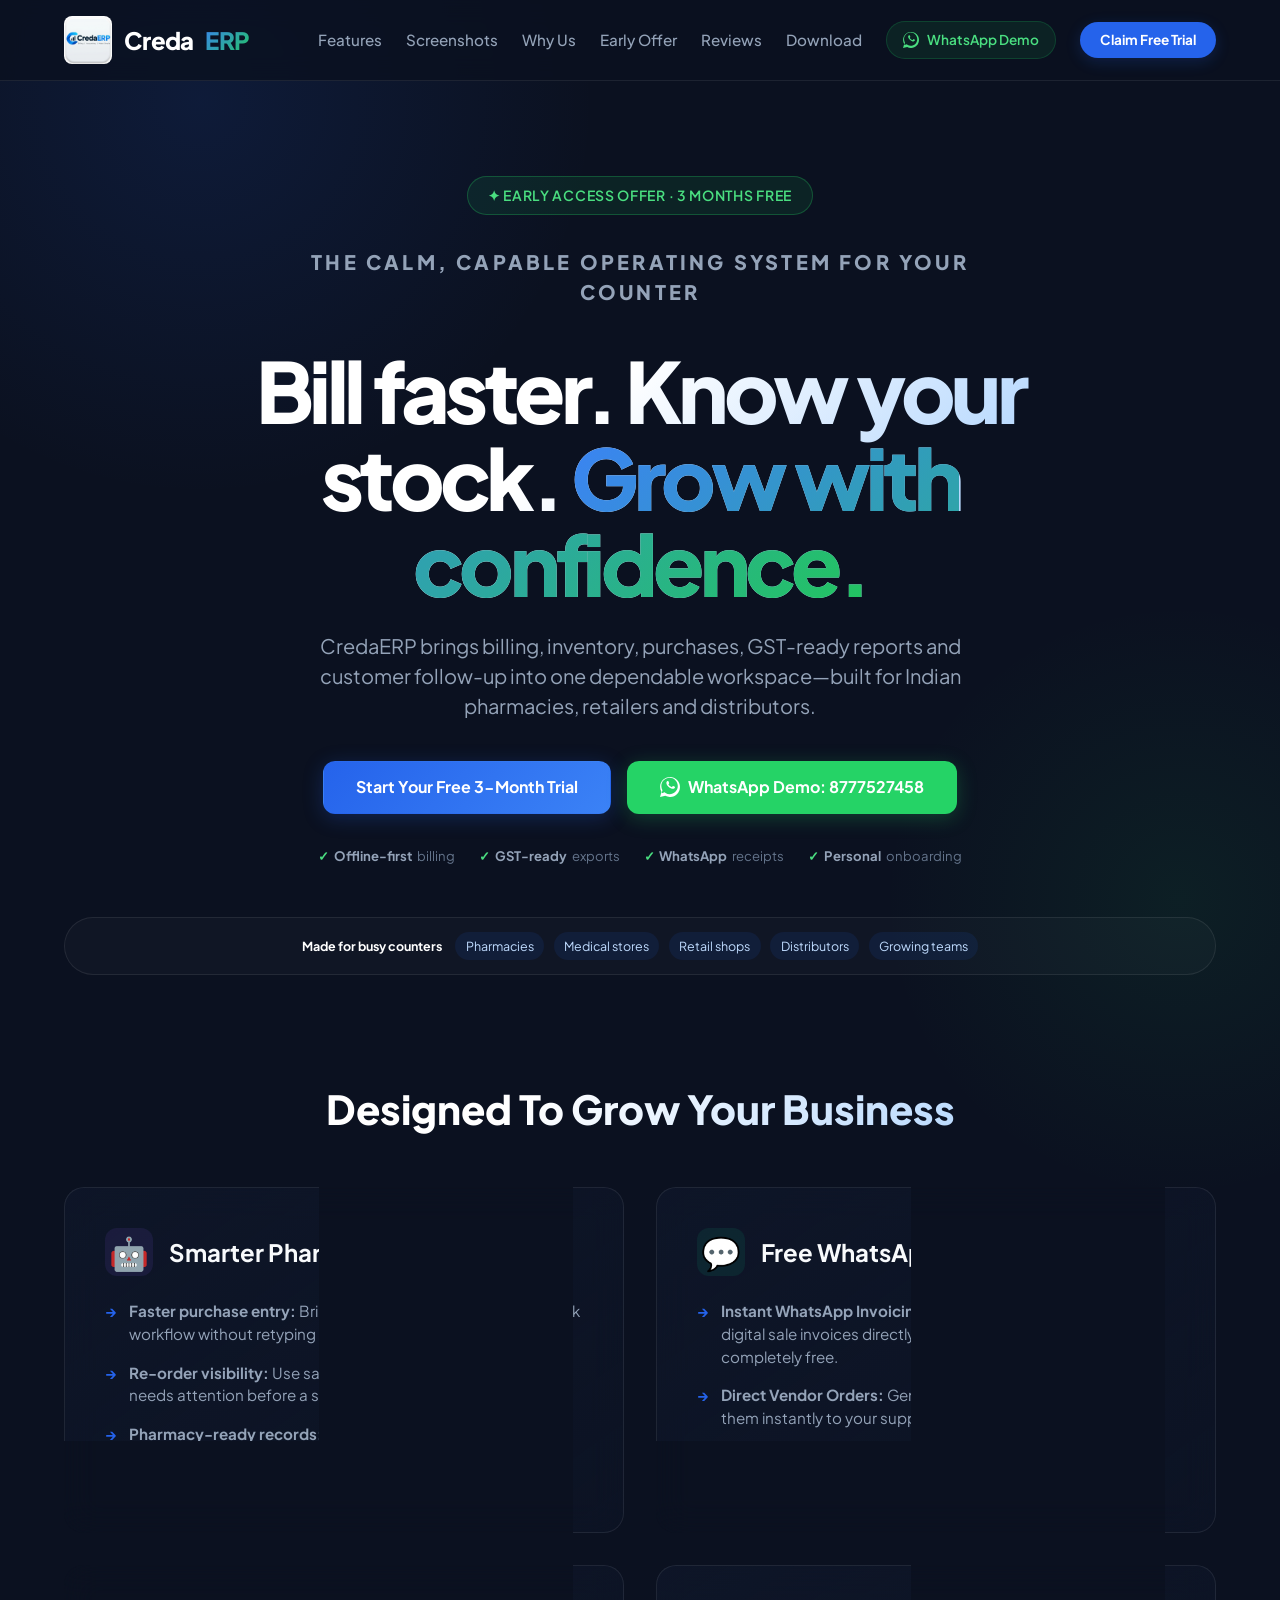
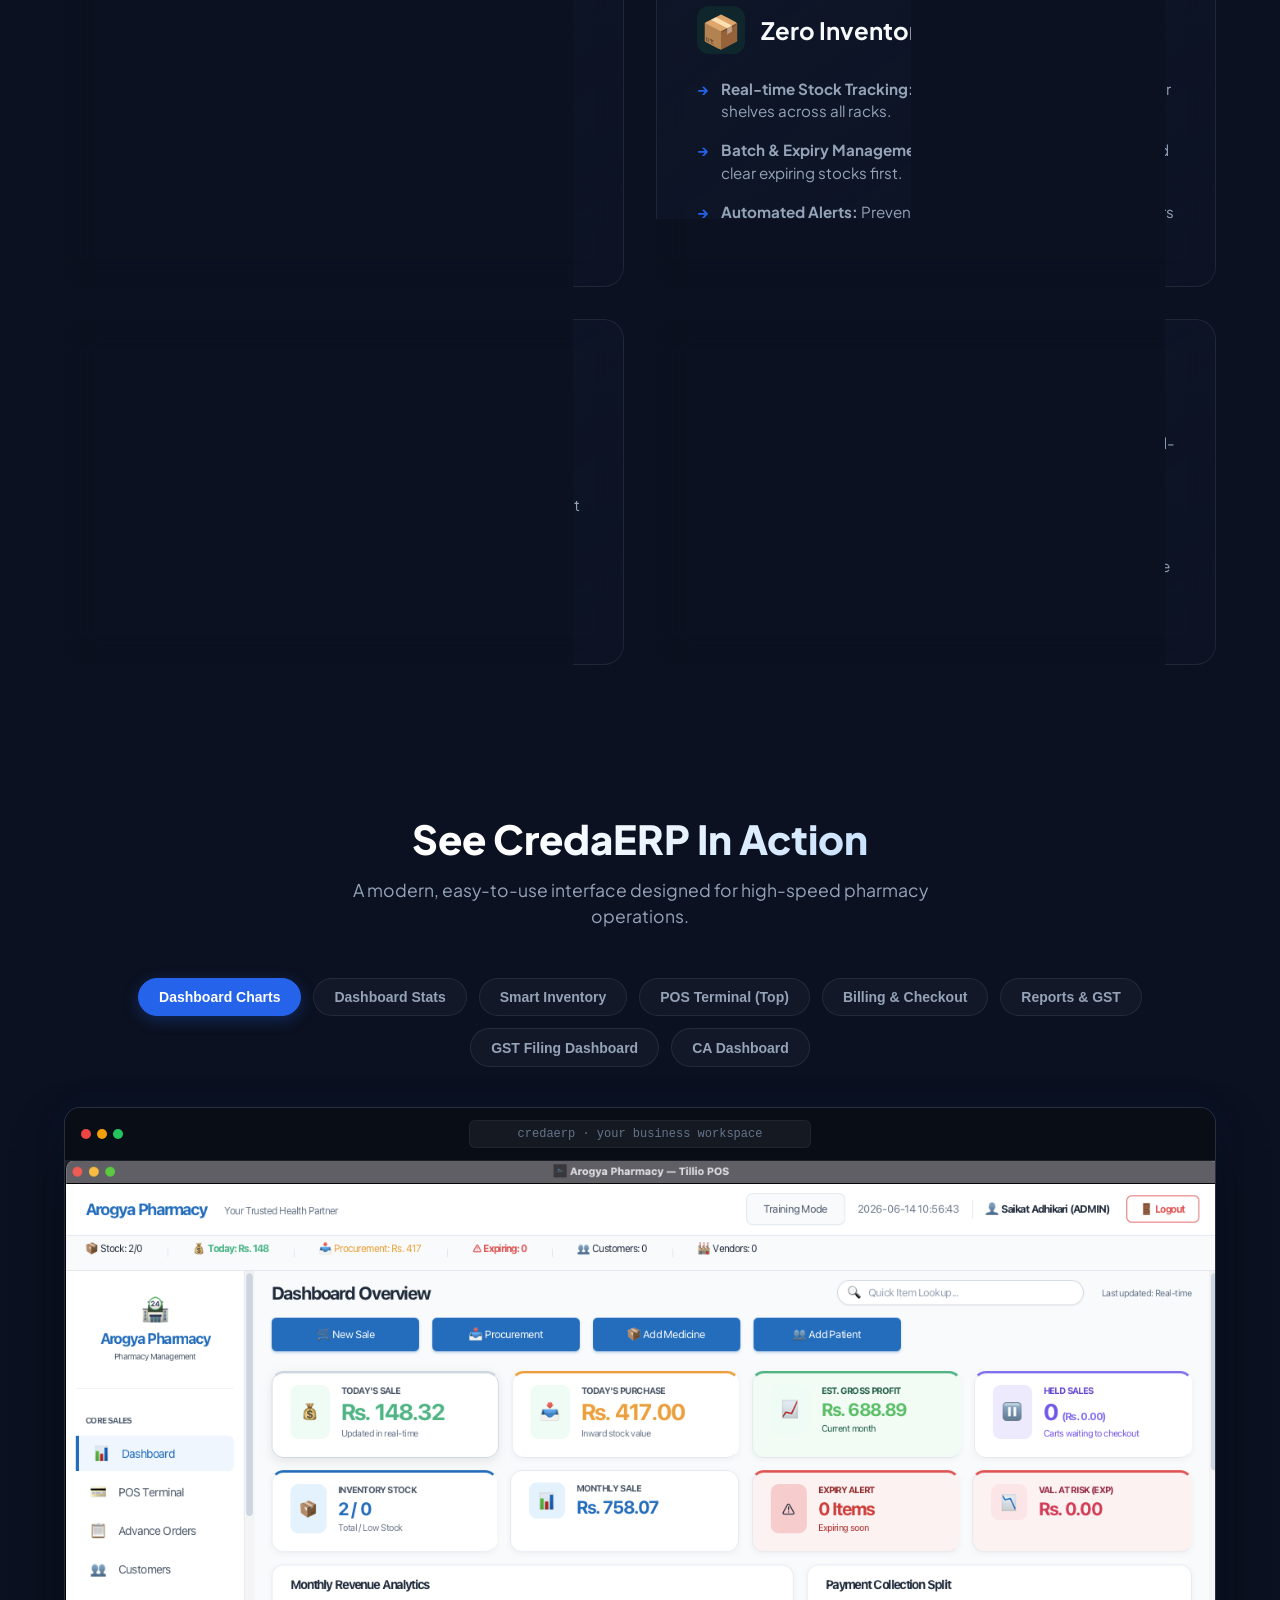
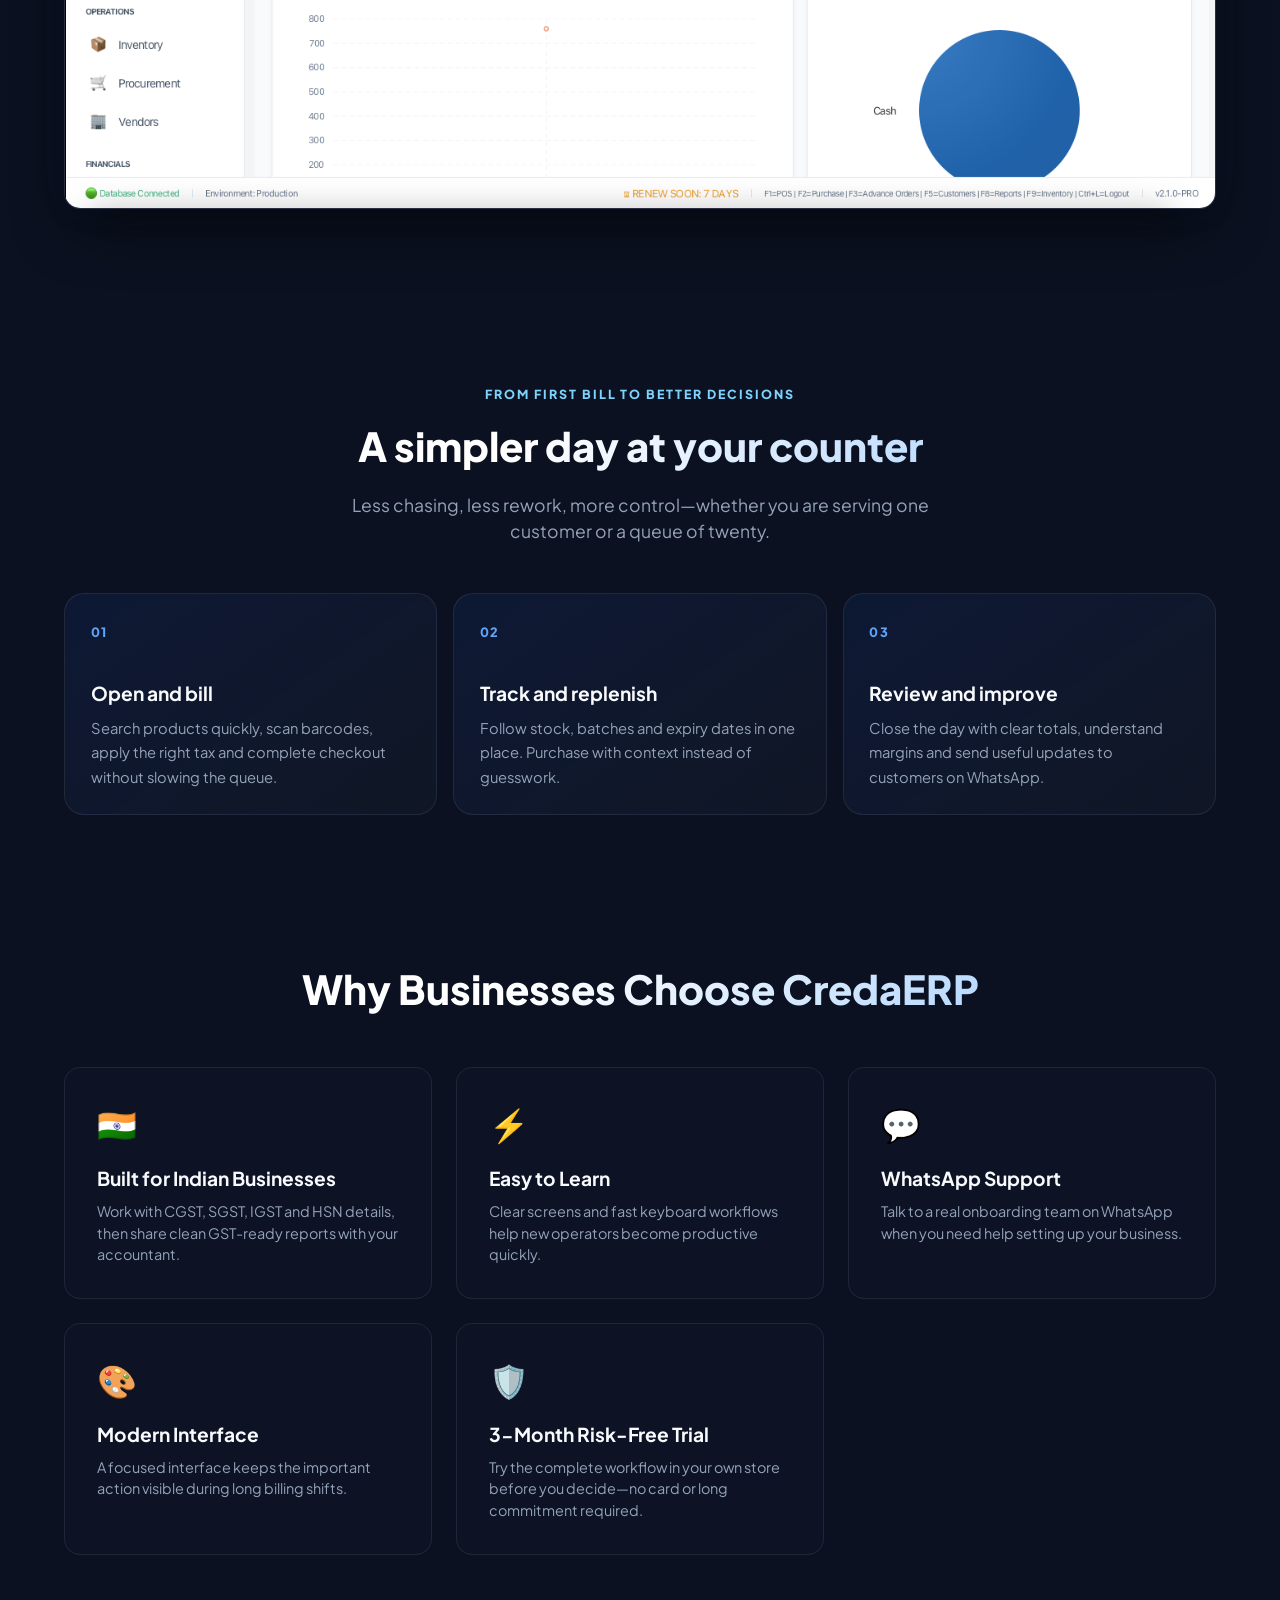
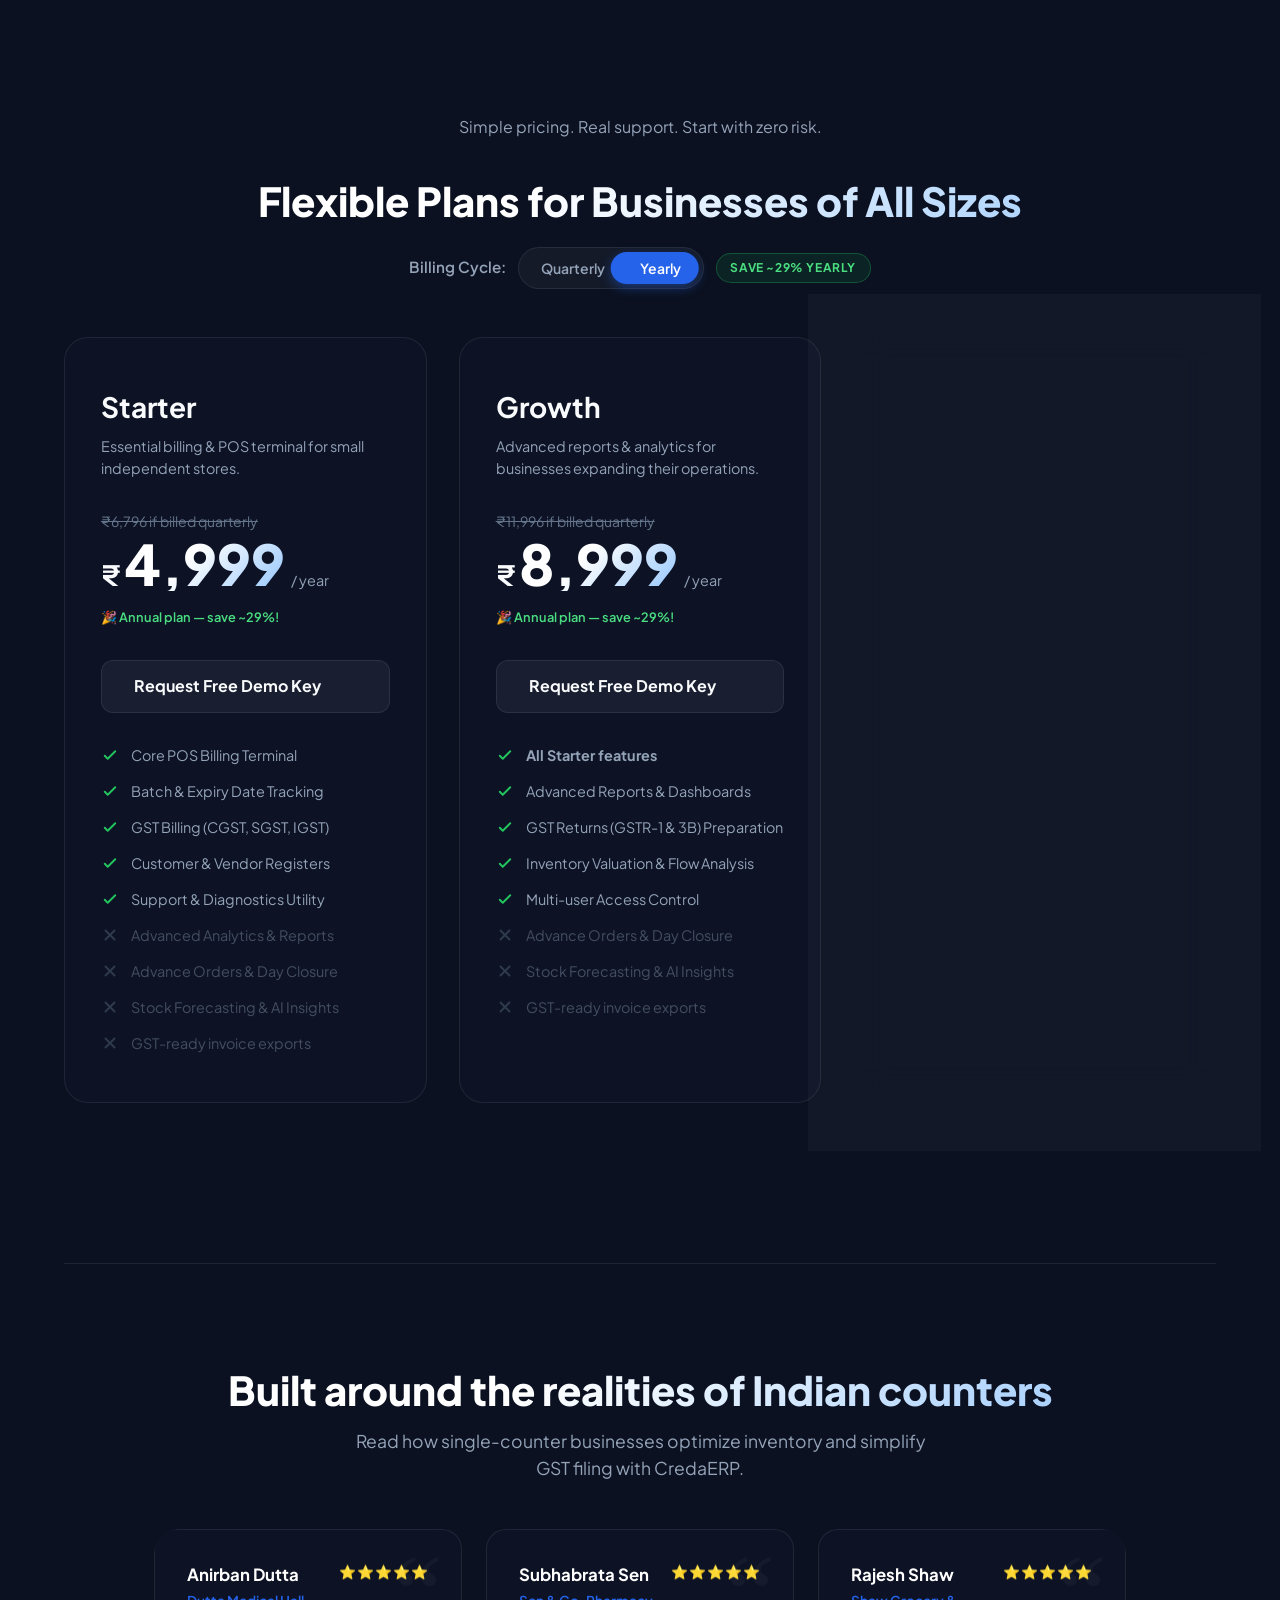
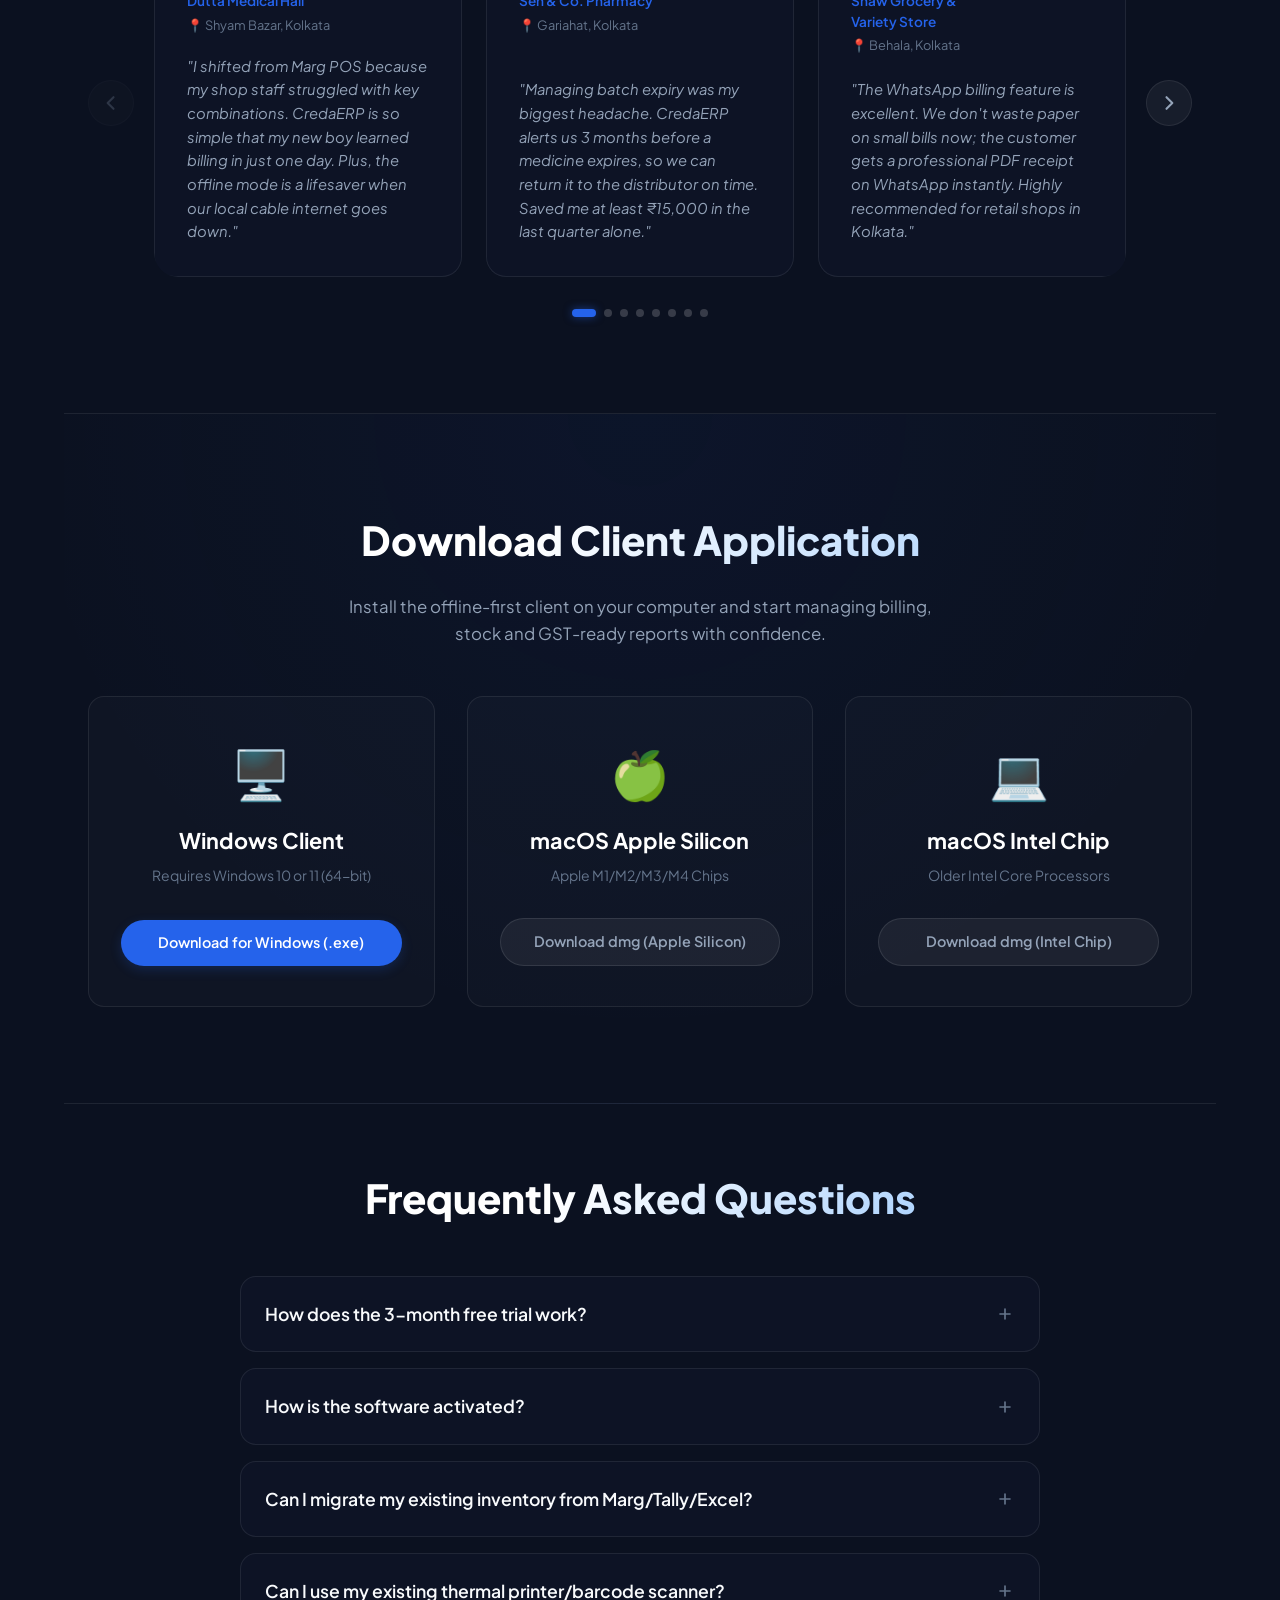
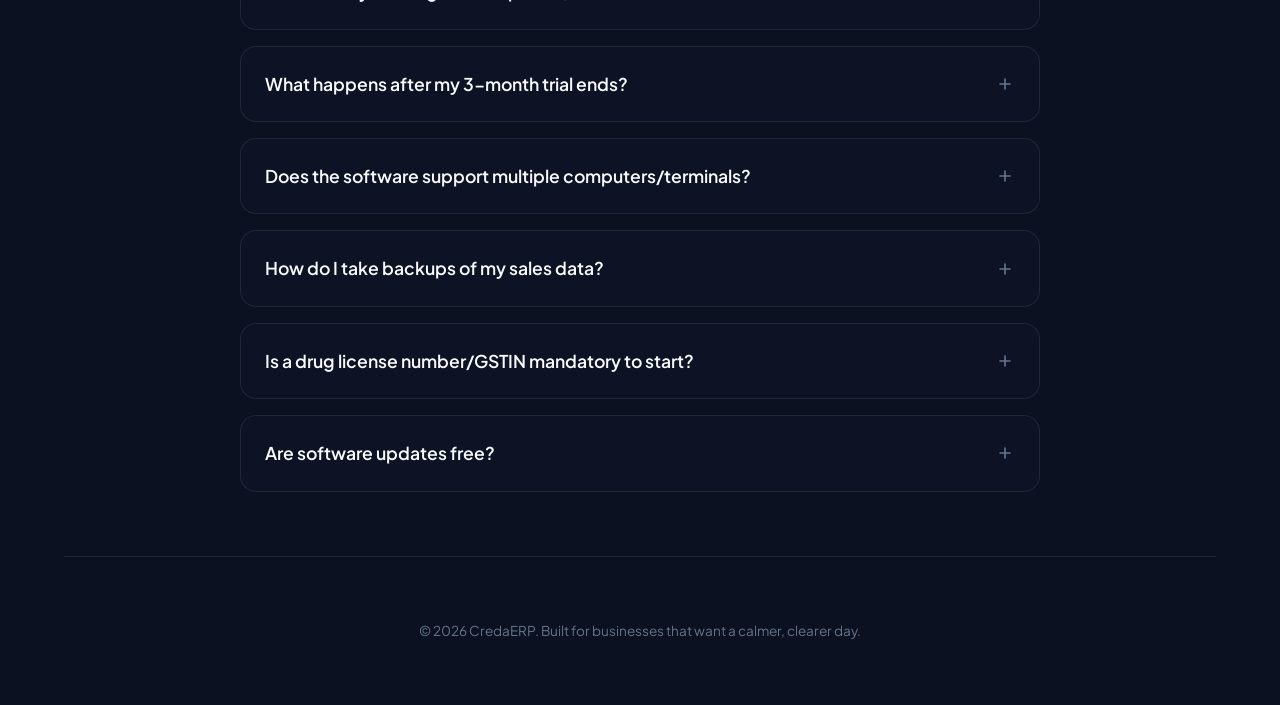
==== commit c94b523a: "updated" ====
--- a/index.html
+++ b/index.html
@@ -3,8 +3,9 @@
 <head>
     <meta charset="UTF-8">
     <meta name="viewport" content="width=device-width, initial-scale=1.0">
-    <title>CredaERP - Business Management Software for Retail, Pharmacy & Distribution</title>
-    <meta name="description" content="Manage Billing, Inventory, GST, Purchases, Orders and Reports from a single platform. Built for Indian businesses. Start your 3-month free trial today.">
+    <title>CredaERP | Fast, Offline Billing & Inventory Software for Indian Businesses</title>
+    <meta name="description" content="Run your pharmacy, retail shop or distribution counter with fast offline billing, batch and expiry control, GST-ready reports, WhatsApp receipts and simple business insights. Try CredaERP free for 3 months.">
+    <meta name="theme-color" content="#07111f">
     <link rel="stylesheet" href="style.css">
 </head>
 <body>
@@ -36,19 +37,31 @@
         <!-- Hero Section -->
         <header class="hero">
             <div class="trial-badge">
-                🎁 First 3 Months FREE Early Adopter Offer
-            </div>
-            <h1>Stop Managing Your Business In <span>Excel & Multiple Tools</span></h1>
-            <p>Manage Billing, Inventory, GST, Purchases, Orders and Reports from a single platform. Built specifically to grow Indian retail, pharmacy, and distribution businesses.</p>
+                ✦ Early access offer · 3 months free
+            </div>
+            <p class="hero-eyebrow">The calm, capable operating system for your counter</p>
+            <h1>Bill faster. Know your stock. <span>Grow with confidence.</span></h1>
+            <p>CredaERP brings billing, inventory, purchases, GST-ready reports and customer follow-up into one dependable workspace—built for Indian pharmacies, retailers and distributors.</p>
             
             <div class="hero-ctas">
-                <a href="#pricing" class="cta-btn cta-btn-primary">Request Free Demo</a>
+                <a href="#pricing" class="cta-btn cta-btn-primary">Start Your Free 3-Month Trial</a>
                 <a href="https://wa.me/918777527458" class="cta-btn cta-btn-whatsapp" target="_blank">
                     <svg width="20" height="20" fill="currentColor" viewBox="0 0 24 24" style="margin-right: 8px; vertical-align: middle;"><path d="M.057 24l1.687-6.163c-1.041-1.804-1.588-3.849-1.587-5.946C.06 5.348 5.397.01 12.008.01c3.202.001 6.212 1.246 8.477 3.514 2.266 2.268 3.507 5.28 3.505 8.484-.004 6.657-5.34 11.997-11.953 11.997-2.005-.001-3.973-.502-5.724-1.458L0 24zm6.59-4.846c1.6.95 3.188 1.449 4.825 1.451 5.436 0 9.859-4.42 9.863-9.864.002-2.634-1.02-5.11-2.884-6.978C16.59 1.897 14.113.872 11.477.872c-5.448 0-9.873 4.417-9.877 9.861-.001 1.77.461 3.5 1.34 5.024l-.993 3.63 3.71-.973zm11.365-7.447c-.29-.145-1.716-.848-1.982-.946-.265-.097-.459-.145-.653.145-.19.29-.738.946-.906 1.14-.167.19-.335.213-.625.069-1.523-.76-2.585-1.286-3.606-3.045-.27-.463.27-.429.773-1.43.084-.17.042-.317-.02-.463-.063-.146-.554-1.336-.76-1.83-.2-.485-.404-.42-.554-.427-.143-.008-.308-.009-.473-.009-.166 0-.436.062-.663.308-.228.246-.87.85-.87 2.07 0 1.22.887 2.4.985 2.54.097.14 1.745 2.664 4.225 3.733.59.255 1.05.407 1.41.52.593.189 1.133.162 1.558.098.474-.071 1.716-.7 1.96-1.378.246-.677.246-1.258.172-1.378-.074-.12-.27-.193-.56-.338z"/></svg>
                     WhatsApp Demo: 8777527458
                 </a>
             </div>
+            <div class="hero-proof-row" aria-label="CredaERP benefits">
+                <span><b>Offline-first</b> billing</span>
+                <span><b>GST-ready</b> exports</span>
+                <span><b>WhatsApp</b> receipts</span>
+                <span><b>Personal</b> onboarding</span>
+            </div>
         </header>
+
+        <section class="audience-strip" aria-label="Who CredaERP is for">
+            <span class="audience-label">Made for busy counters</span>
+            <span>Pharmacies</span><span>Medical stores</span><span>Retail shops</span><span>Distributors</span><span>Growing teams</span>
+        </section>
 
         <!-- Feature Highlights Grid -->
         <section class="features-section" id="features">
@@ -59,12 +72,12 @@
                 <div class="feature-card">
                     <div class="feature-card-header">
                         <span class="feature-card-icon ai">🤖</span>
-                        <h3>AI-Powered Smart Pharmacy</h3>
+                        <h3>Smarter Pharmacy Operations</h3>
                     </div>
                     <ul class="feature-bullets">
-                        <li><strong>AI Purchase Procurement:</strong> Simply snap a photo of a vendor's purchase invoice and let AI instantly digitize and procure the stock.</li>
-                        <li><strong>Predictive Re-ordering:</strong> Smart algorithms suggest the exact order quantities based on historical sales and inventory analysis.</li>
-                        <li><strong>Doctor Prescription Insights:</strong> Track prescription trends to identify which doctors are driving the most pharmacy sales.</li>
+                        <li><strong>Faster purchase entry:</strong> Bring vendor purchases into your stock workflow without retyping everything.</li>
+                        <li><strong>Re-order visibility:</strong> Use sales and stock history to spot what needs attention before a stockout.</li>
+                        <li><strong>Pharmacy-ready records:</strong> Keep medicine, batch, expiry and supplier information together.</li>
                     </ul>
                 </div>
 
@@ -160,7 +173,7 @@
                         <span class="dot yellow"></span>
                         <span class="dot green"></span>
                     </div>
-                    <div class="browser-address">localhost:8080/creda-erp</div>
+                    <div class="browser-address">credaerp · your business workspace</div>
                 </div>
                 <div class="browser-content">
                     <div class="screenshot-container">
@@ -178,35 +191,15 @@
             </div>
         </section>
 
-        <!-- Watch Demo Videos -->
-        <section class="videos-section" id="demo-videos">
-            <h2 class="section-title">See CredaERP in Action</h2>
-            <p class="section-subtitle">Watch our step-by-step video guides. Whenever we upload new tutorials to YouTube, they will automatically appear here!</p>
-            
-            <div class="playlist-container">
-                <!-- macOS Style Browser Mockup -->
-                <div class="browser-mockup playlist-player-frame">
-                    <div class="browser-header">
-                        <div class="browser-buttons">
-                            <span class="dot red"></span>
-                            <span class="dot yellow"></span>
-                            <span class="dot green"></span>
-                        </div>
-                        <div class="browser-address">youtube.com/playlist?list=PLQX1-pvlDM7k3MLuj2KsBlpw-VkbdpIFu</div>
-                    </div>
-                    <div class="browser-content">
-                        <div class="video-ratio-wrapper">
-                            <iframe 
-                                id="playlist-iframe"
-                                src="https://www.youtube.com/embed/videoseries?list=PLQX1-pvlDM7k3MLuj2KsBlpw-VkbdpIFu" 
-                                title="CredaERP Demo Videos Playlist"
-                                frameborder="0" 
-                                allow="accelerometer; autoplay; clipboard-write; encrypted-media; gyroscope; picture-in-picture; web-share" 
-                                allowfullscreen>
-                            </iframe>
-                        </div>
-                    </div>
-                </div>
+        <!-- Product Journey -->
+        <section class="journey-section" id="journey">
+            <p class="section-kicker">From first bill to better decisions</p>
+            <h2 class="section-title">A simpler day at your counter</h2>
+            <p class="section-subtitle">Less chasing, less rework, more control—whether you are serving one customer or a queue of twenty.</p>
+            <div class="journey-grid">
+                <article class="journey-card"><span>01</span><h3>Open and bill</h3><p>Search products quickly, scan barcodes, apply the right tax and complete checkout without slowing the queue.</p></article>
+                <article class="journey-card"><span>02</span><h3>Track and replenish</h3><p>Follow stock, batches and expiry dates in one place. Purchase with context instead of guesswork.</p></article>
+                <article class="journey-card"><span>03</span><h3>Review and improve</h3><p>Close the day with clear totals, understand margins and send useful updates to customers on WhatsApp.</p></article>
             </div>
         </section>
 
@@ -217,27 +210,27 @@
                 <div class="why-card">
                     <span class="why-icon">🇮🇳</span>
                     <h4>Built for Indian Businesses</h4>
-                    <p>Fully compliant with CGST/SGST and HSN codes. Built-in GST assistance reduces your CA filing costs by at least ₹500.</p>
+                    <p>Work with CGST, SGST, IGST and HSN details, then share clean GST-ready reports with your accountant.</p>
                 </div>
                 <div class="why-card">
                     <span class="why-icon">⚡</span>
                     <h4>Easy to Learn</h4>
-                    <p>Designed for fast keyboard operations. Train your operators and cashiers in less than 15 minutes.</p>
+                    <p>Clear screens and fast keyboard workflows help new operators become productive quickly.</p>
                 </div>
                 <div class="why-card">
                     <span class="why-icon">💬</span>
                     <h4>WhatsApp Support</h4>
-                    <p>Direct support lines via WhatsApp. Get quick answers and onboarding support when you need it.</p>
+                    <p>Talk to a real onboarding team on WhatsApp when you need help setting up your business.</p>
                 </div>
                 <div class="why-card">
                     <span class="why-icon">🎨</span>
                     <h4>Modern Interface</h4>
-                    <p>Beautiful, clean layout that reduces eye strain during long working shifts at billing counters.</p>
+                    <p>A focused interface keeps the important action visible during long billing shifts.</p>
                 </div>
                 <div class="why-card">
                     <span class="why-icon">🛡️</span>
                     <h4>3-Month Risk-Free Trial</h4>
-                    <p>Full capabilities unlocked. Test the system in your actual store without paying a single rupee upfront.</p>
+                    <p>Try the complete workflow in your own store before you decide—no card or long commitment required.</p>
                 </div>
             </div>
         </section>
@@ -316,7 +309,7 @@
                         </li>
                         <li class="unsupported">
                             <svg class="feature-icon cross" fill="none" stroke="currentColor" viewBox="0 0 24 24" xmlns="http://www.w3.org/2000/svg"><path stroke-linecap="round" stroke-linejoin="round" stroke-width="2.5" d="M6 18L18 6M6 6l12 12"></path></svg>
-                            <span>Automated E-Invoicing (IRN)</span>
+                            <span>GST-ready invoice exports</span>
                         </li>
                     </ul>
                 </div>
@@ -371,7 +364,7 @@
                         </li>
                         <li class="unsupported">
                             <svg class="feature-icon cross" fill="none" stroke="currentColor" viewBox="0 0 24 24" xmlns="http://www.w3.org/2000/svg"><path stroke-linecap="round" stroke-linejoin="round" stroke-width="2.5" d="M6 18L18 6M6 6l12 12"></path></svg>
-                            <span>Automated E-Invoicing (IRN)</span>
+                            <span>GST-ready invoice exports</span>
                         </li>
                     </ul>
                 </div>
@@ -419,7 +412,7 @@
                         </li>
                         <li>
                             <svg class="feature-icon check" fill="none" stroke="currentColor" viewBox="0 0 24 24" xmlns="http://www.w3.org/2000/svg"><path stroke-linecap="round" stroke-linejoin="round" stroke-width="2.5" d="M5 13l4 4L19 7"></path></svg>
-                            <span>Automated E-Invoicing (IRN & QR code)</span>
+                            <span>Advanced GST-ready exports</span>
                         </li>
                         <li>
                             <svg class="feature-icon check" fill="none" stroke="currentColor" viewBox="0 0 24 24" xmlns="http://www.w3.org/2000/svg"><path stroke-linecap="round" stroke-linejoin="round" stroke-width="2.5" d="M5 13l4 4L19 7"></path></svg>
@@ -432,7 +425,7 @@
 
         <!-- Reviews Section -->
         <section class="reviews-section" id="reviews">
-            <h2 class="section-title">Loved by 45+ Retail Chemists & Merchants</h2>
+            <h2 class="section-title">Built around the realities of Indian counters</h2>
             <p class="section-subtitle">Read how single-counter businesses optimize inventory and simplify GST filing with CredaERP.</p>
             
             <div class="reviews-carousel-wrapper">
@@ -586,7 +579,7 @@
         <section class="download-section" id="download">
             <h2 class="section-title">Download Client Application</h2>
             <p style="text-align: center; color: var(--text-secondary); max-width: 600px; margin: -1.5rem auto 3rem auto; font-size: 1.05rem; line-height: 1.6;">
-                Install our offline-first POS client application on your local machine to begin managing billing, stocks, and GST filing.
+                Install the offline-first client on your computer and start managing billing, stock and GST-ready reports with confidence.
             </p>
             
             <div class="download-grid">
@@ -740,7 +733,7 @@
 
         <!-- Footer -->
         <footer>
-            <p>&copy; 2026 CredaERP. All rights reserved.</p>
+            <p>&copy; 2026 CredaERP. Built for businesses that want a calmer, clearer day.</p>
         </footer>
     </div>
 
@@ -750,7 +743,7 @@
             <button class="modal-close" style="position: absolute; top: 1.25rem; right: 1.25rem; background: transparent; border: none; cursor: pointer; color: var(--text-muted); font-size: 1.5rem;">&times;</button>
             <div class="modal-header">
                 <h3 id="modal-plan-title">Request Free Demo Key</h3>
-                <p>No commitment. First 3 months is completely free.</p>
+                <p>No card. No pressure. Use the complete workflow free for 3 months.</p>
             </div>
             <form id="demo-form" name="demo-request" method="POST" data-netlify="true" netlify-honeypot="bot-field">
                 <input type="hidden" name="form-name" value="demo-request">
@@ -771,7 +764,7 @@
                     <label for="gstin">GSTIN (Optional)</label>
                     <input type="text" id="gstin" name="gstin" class="form-control" placeholder="e.g. 27AAAAA1111A1Z1">
                 </div>
-                <button type="submit" class="form-submit-btn">Claim 3-Months Free Trial</button>
+                <button type="submit" class="form-submit-btn">Send My Free Trial Request</button>
             </form>
         </div>
     </div>
--- a/style.css
+++ b/style.css
@@ -1410,3 +1410,129 @@
         height: 38px;
     }
 }
+
+/* Conversion-focused landing page refinements */
+.hero {
+    max-width: 980px;
+    margin: 0 auto;
+    padding-top: 5rem;
+    padding-bottom: 2.25rem;
+}
+
+.hero-eyebrow,
+.section-kicker {
+    color: #7dd3fc;
+    font-size: .78rem;
+    font-weight: 800;
+    letter-spacing: .16em;
+    text-transform: uppercase;
+    margin-bottom: 1rem;
+}
+
+.hero h1 {
+    max-width: 900px;
+    margin-left: auto;
+    margin-right: auto;
+    font-size: clamp(2.75rem, 7vw, 5.25rem);
+    letter-spacing: -.055em;
+    line-height: 1.03;
+}
+
+.hero p:not(.hero-eyebrow) {
+    max-width: 720px;
+    font-size: clamp(1.05rem, 2vw, 1.25rem);
+}
+
+.hero-proof-row {
+    display: flex;
+    justify-content: center;
+    flex-wrap: wrap;
+    gap: .75rem 1.5rem;
+    margin-top: 2rem;
+    color: var(--text-muted);
+    font-size: .82rem;
+}
+
+.hero-proof-row span { display: inline-flex; align-items: center; gap: .3rem; }
+.hero-proof-row span::before { content: '✓'; color: #4ade80; font-weight: 800; }
+.hero-proof-row b { color: var(--text-secondary); }
+
+.audience-strip {
+    display: flex;
+    align-items: center;
+    justify-content: center;
+    flex-wrap: wrap;
+    gap: .6rem;
+    margin: 1rem 0 2.5rem;
+    padding: .85rem 1rem;
+    border: 1px solid var(--border-color);
+    border-radius: 999px;
+    background: rgba(255,255,255,.025);
+    color: var(--text-secondary);
+    font-size: .78rem;
+}
+
+.audience-strip span:not(.audience-label) {
+    padding: .3rem .65rem;
+    border-radius: 999px;
+    background: rgba(37,99,235,.1);
+    color: #bfdbfe;
+}
+
+.audience-label {
+    color: #fff;
+    font-weight: 700;
+    margin-right: .25rem;
+}
+
+.section-kicker { text-align: center; margin-bottom: .75rem; }
+.journey-section { padding: 5rem 0 4rem; }
+.journey-section .section-title { margin-bottom: 1rem; }
+.journey-section .section-subtitle { margin-top: 0; }
+.journey-grid { display: grid; grid-template-columns: repeat(3, 1fr); gap: 1rem; margin-top: 2.5rem; }
+.journey-card {
+    padding: 1.6rem;
+    min-height: 200px;
+    border: 1px solid var(--border-color);
+    border-radius: 20px;
+    background: linear-gradient(145deg, rgba(37,99,235,.10), rgba(255,255,255,.025));
+    transition: var(--transition-smooth);
+}
+.journey-card:hover { transform: translateY(-5px); border-color: rgba(125,211,252,.35); }
+.journey-card span { color: #60a5fa; font-weight: 800; font-size: .8rem; letter-spacing: .12em; }
+.journey-card h3 { margin: 2.25rem 0 .5rem; font-size: 1.2rem; }
+.journey-card p { color: var(--text-secondary); font-size: .92rem; line-height: 1.65; }
+
+.features-section { padding-top: 4rem; }
+.feature-card { background: linear-gradient(145deg, rgba(15,23,42,.78), rgba(15,23,42,.42)); }
+.pricing-section .section-title { margin-bottom: 1rem; }
+.pricing-section::before {
+    content: 'Simple pricing. Real support. Start with zero risk.';
+    display: block;
+    text-align: center;
+    color: var(--text-secondary);
+    margin-bottom: 2rem;
+}
+.pricing-card.popular { transform: translateY(-8px); }
+.pricing-card.popular:hover { transform: translateY(-14px); }
+.cta-btn-primary { background: linear-gradient(135deg, #2563eb, #3b82f6); }
+
+@media (max-width: 768px) {
+    .container { padding-top: 5.25rem; }
+    .nav-container { padding: .75rem 1rem; }
+    .logo { font-size: 1.25rem; gap: .5rem; }
+    .logo-img { width: 38px; height: 38px; }
+    .nav-links { display: flex; gap: .45rem; }
+    .nav-links > a:not(.nav-whatsapp-btn):not(.nav-cta-btn) { display: none; }
+    .nav-links a.nav-whatsapp-btn { padding: .45rem .6rem; font-size: 0; }
+    .nav-links a.nav-whatsapp-btn svg { margin: 0; }
+    .nav-links a.nav-cta-btn { padding: .5rem .75rem; font-size: .72rem; }
+    .hero { padding-top: 3rem; }
+    .hero-ctas { flex-direction: column; align-items: stretch; }
+    .hero-proof-row { gap: .5rem .9rem; }
+    .audience-strip { border-radius: 18px; }
+    .journey-grid { grid-template-columns: 1fr; }
+    .journey-card { min-height: auto; }
+    .journey-card h3 { margin-top: 1.25rem; }
+    .pricing-card.popular { transform: none; }
+}
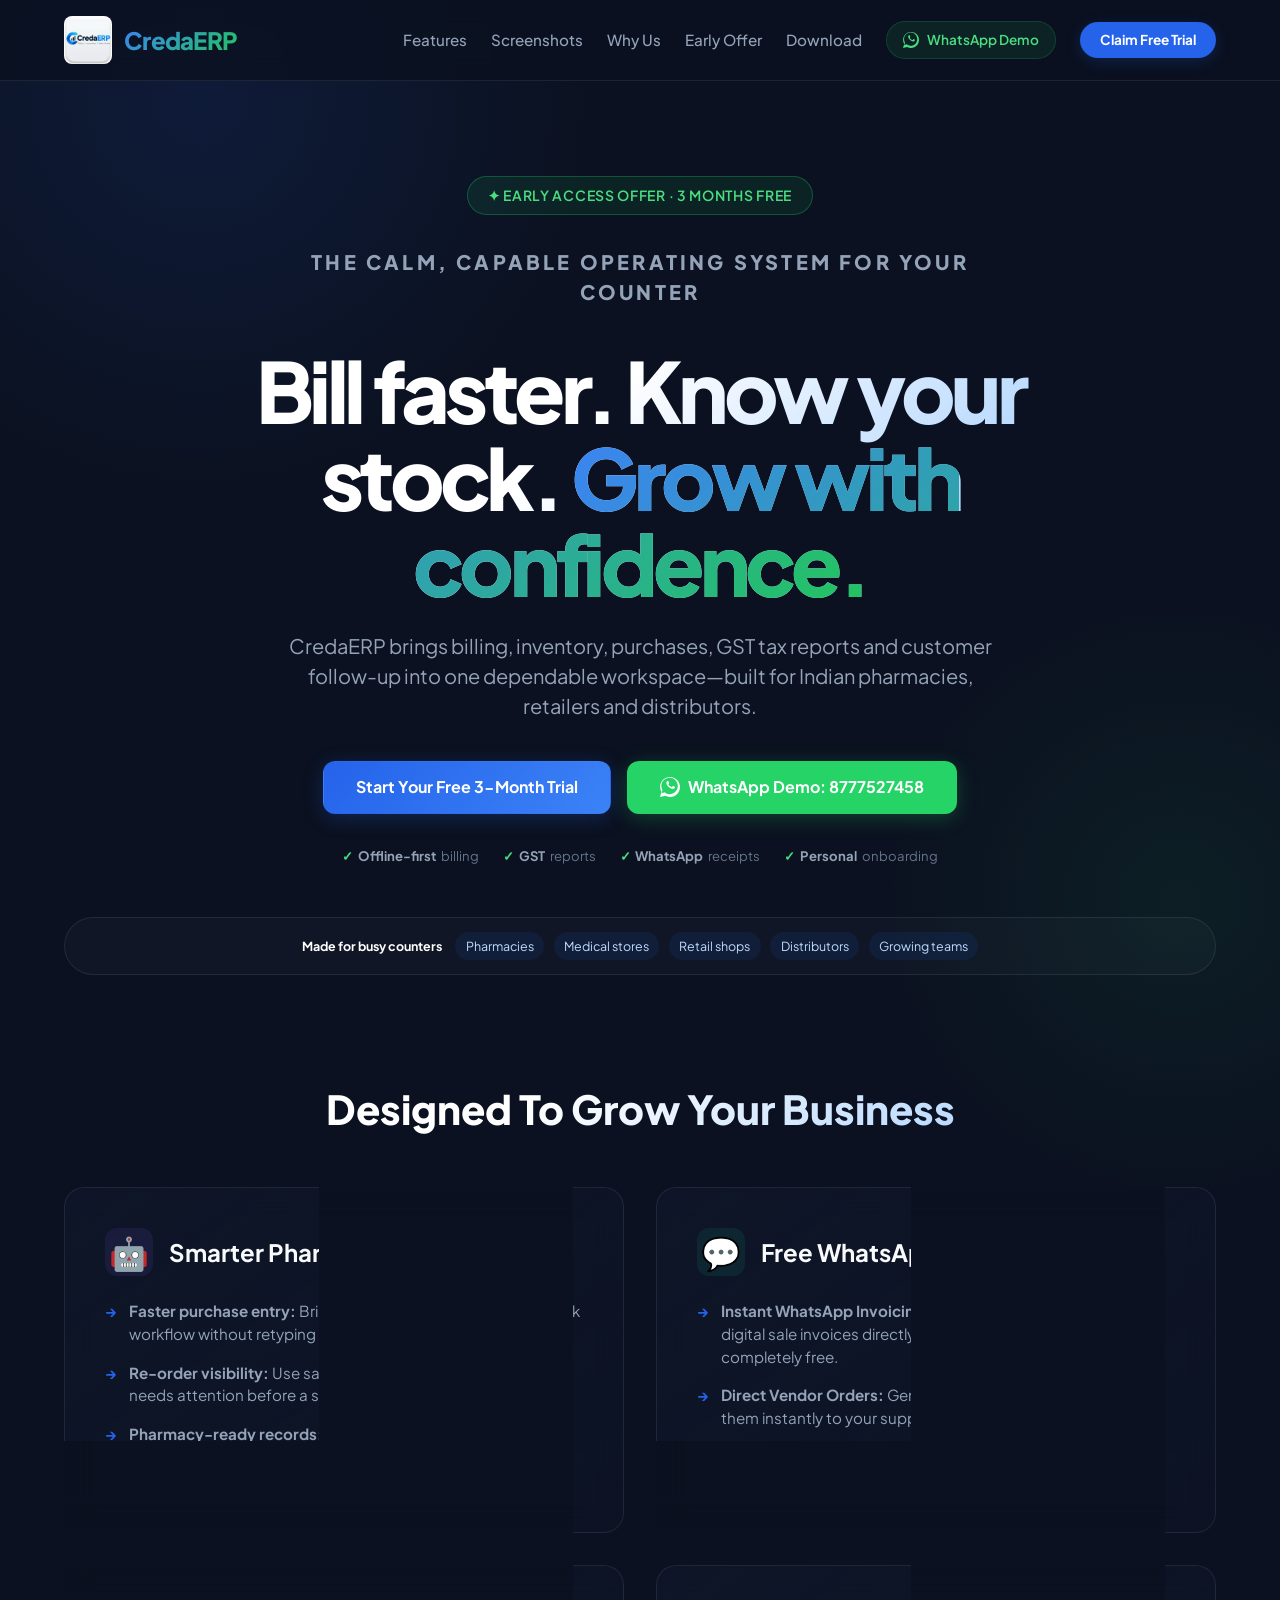
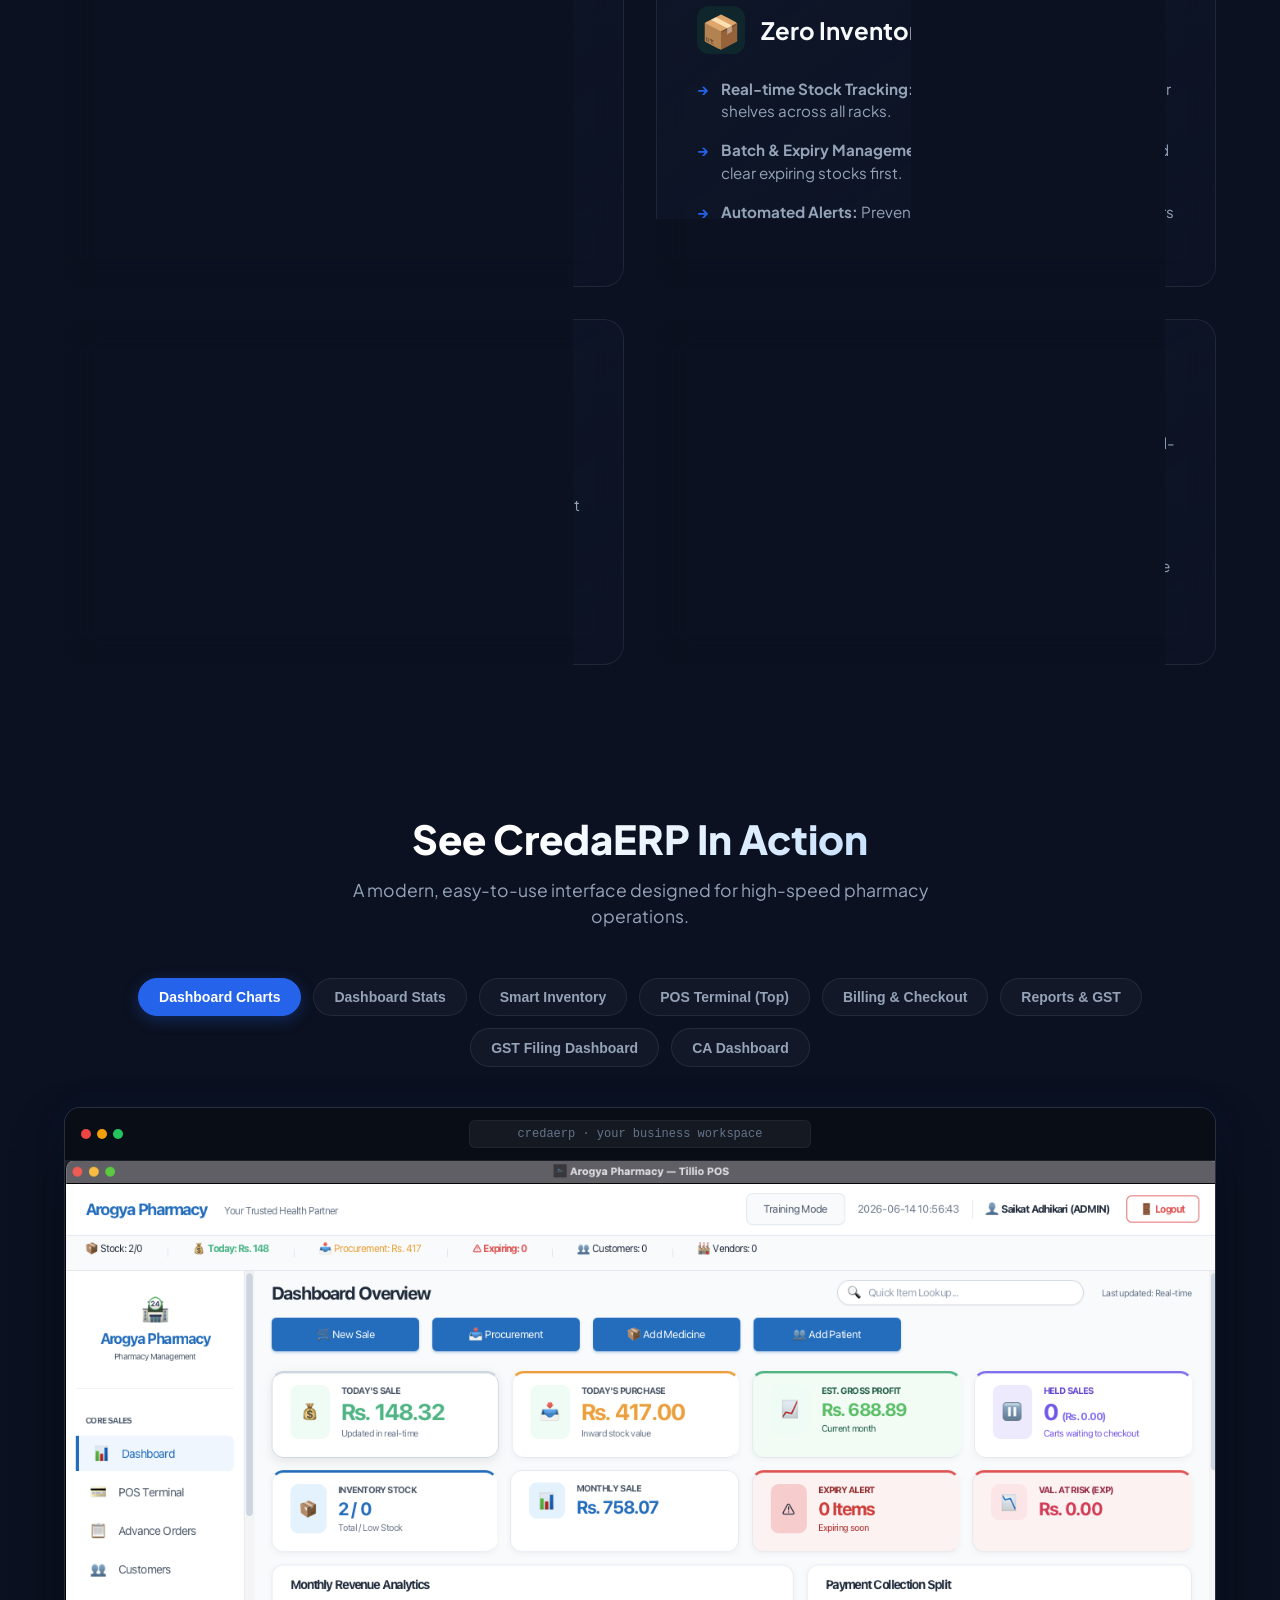
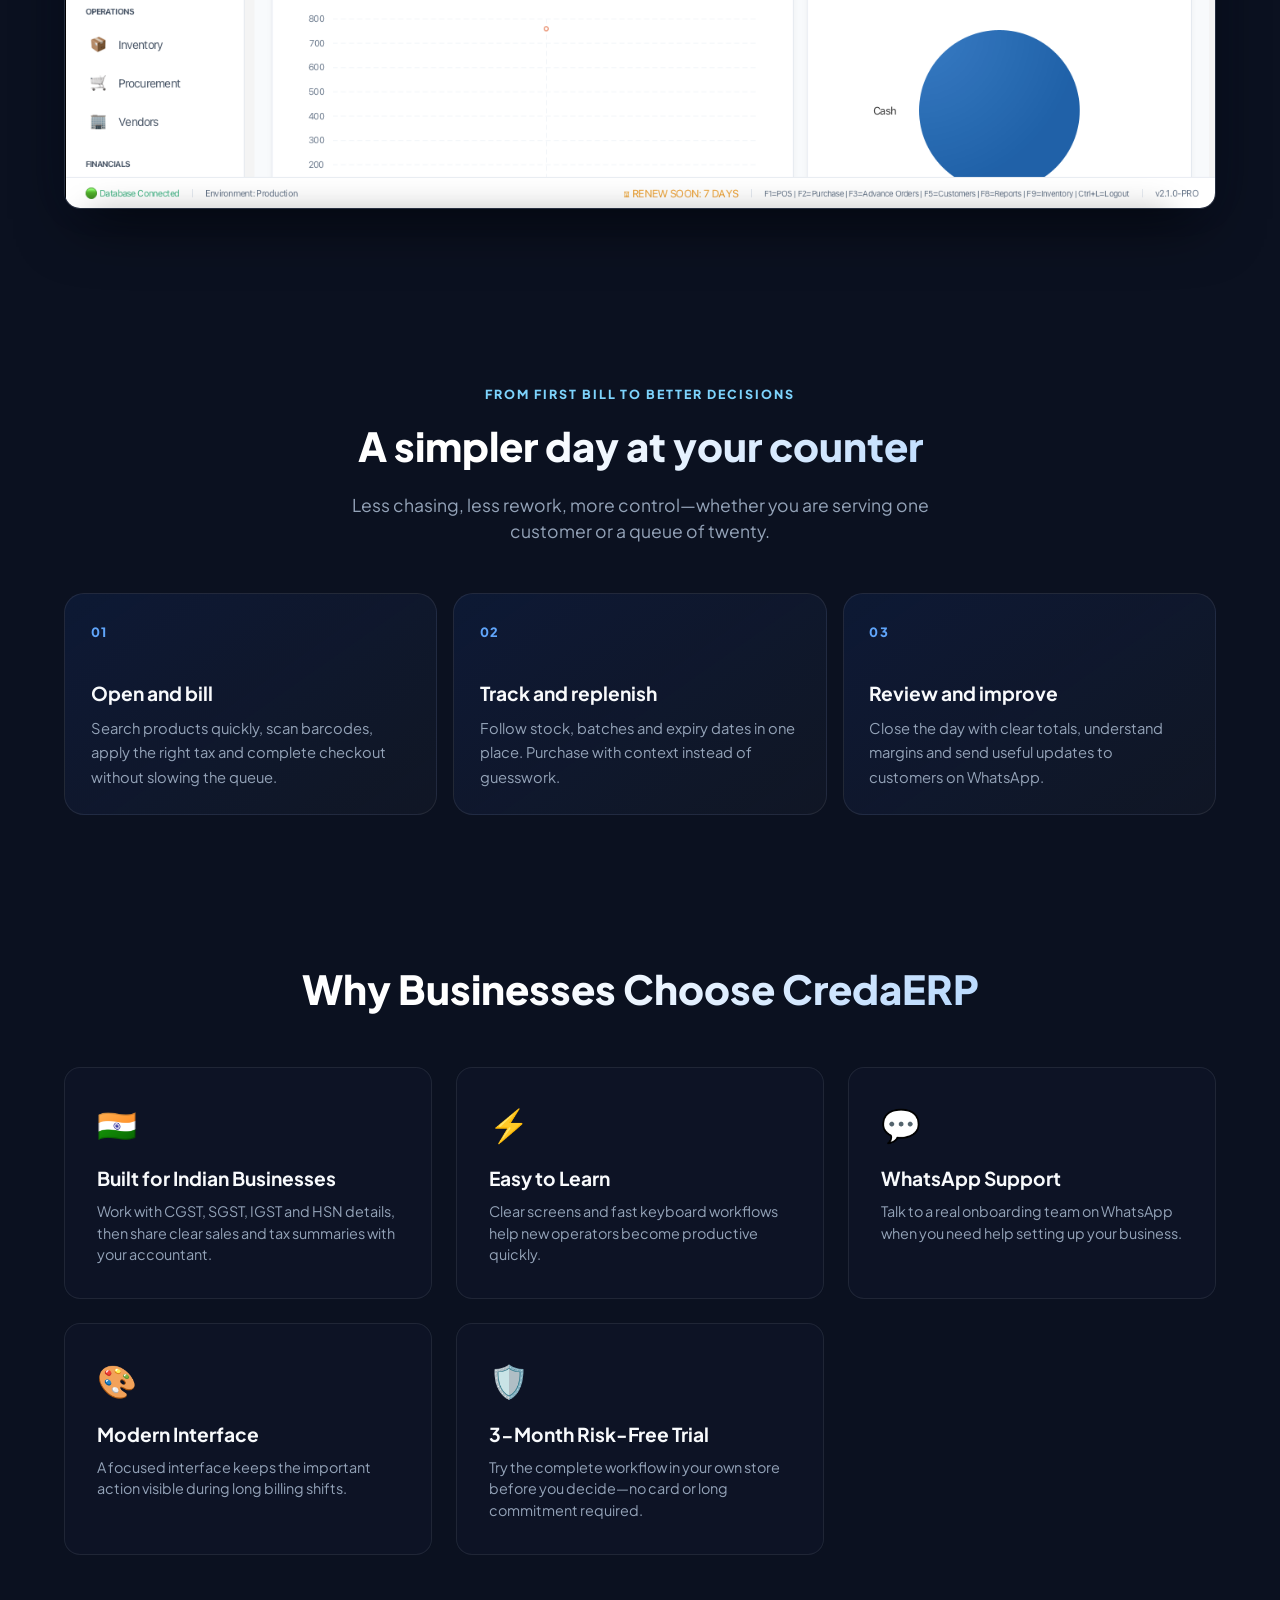
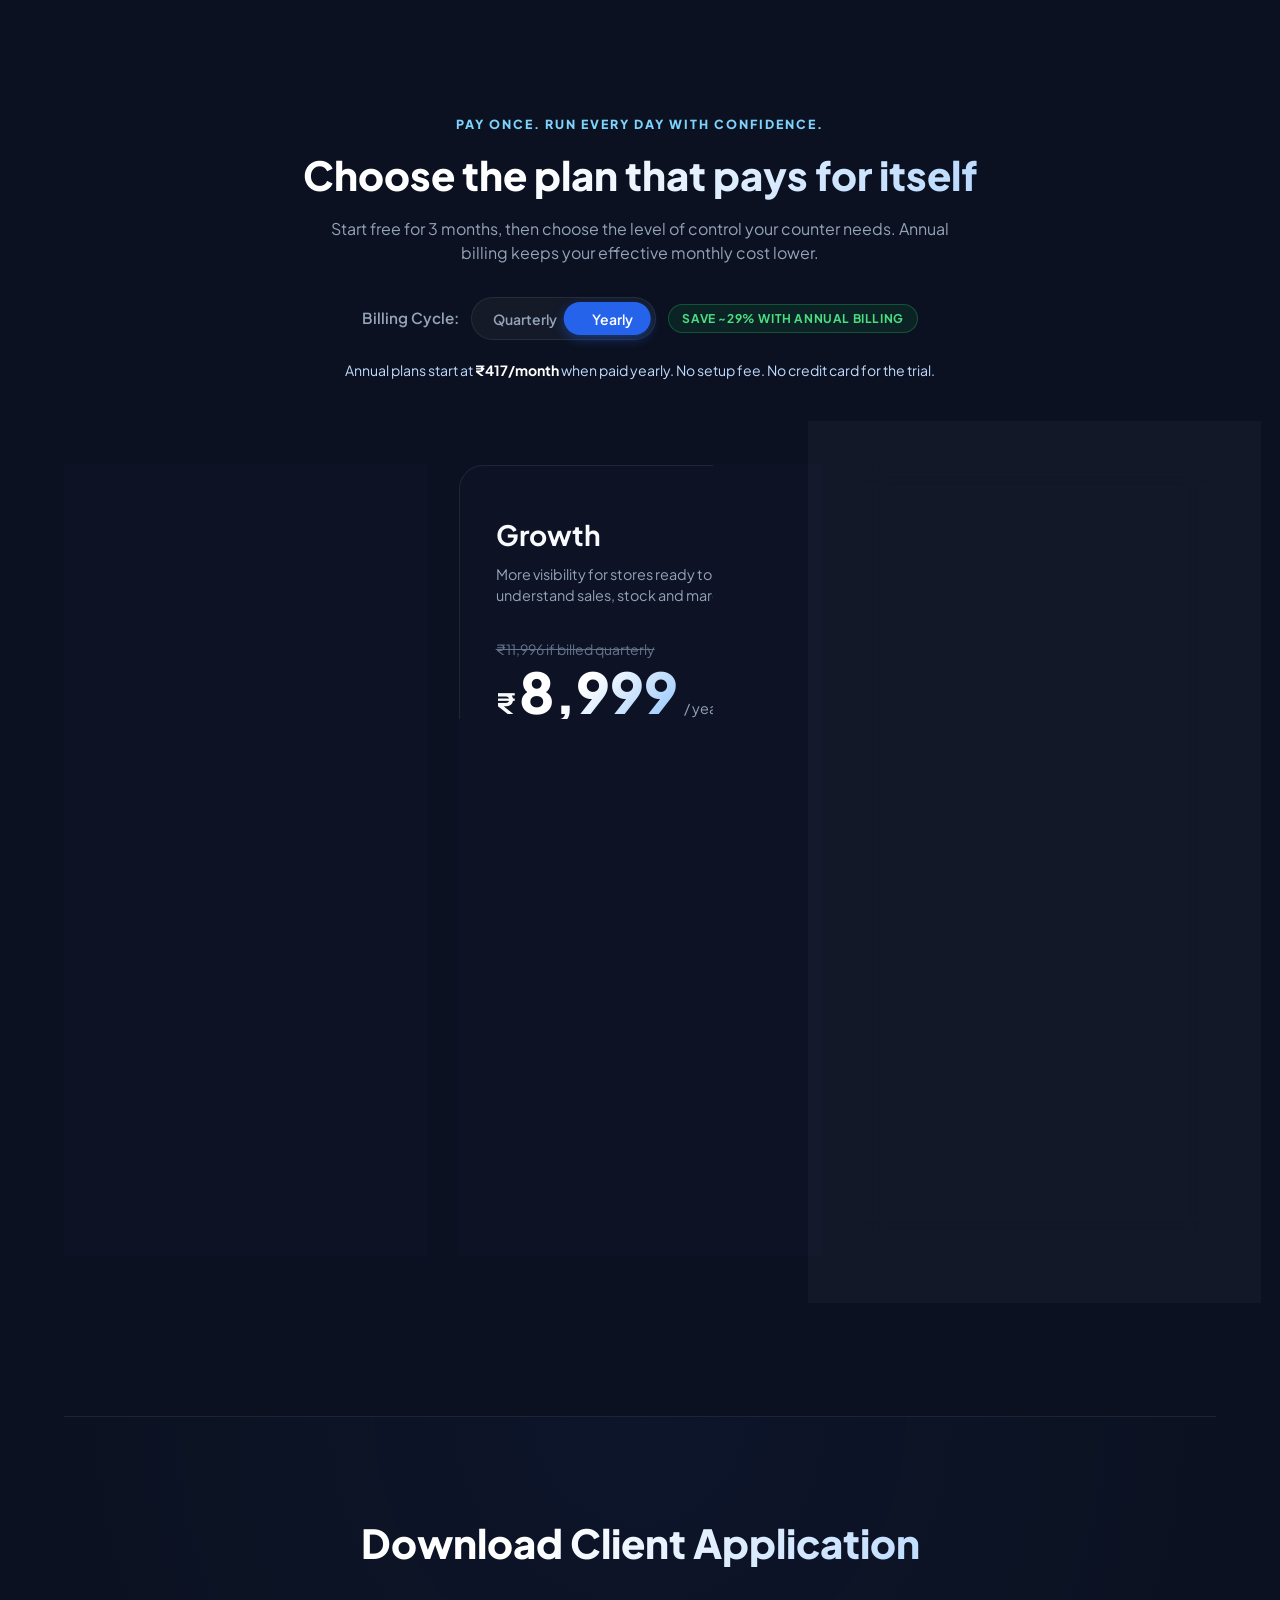
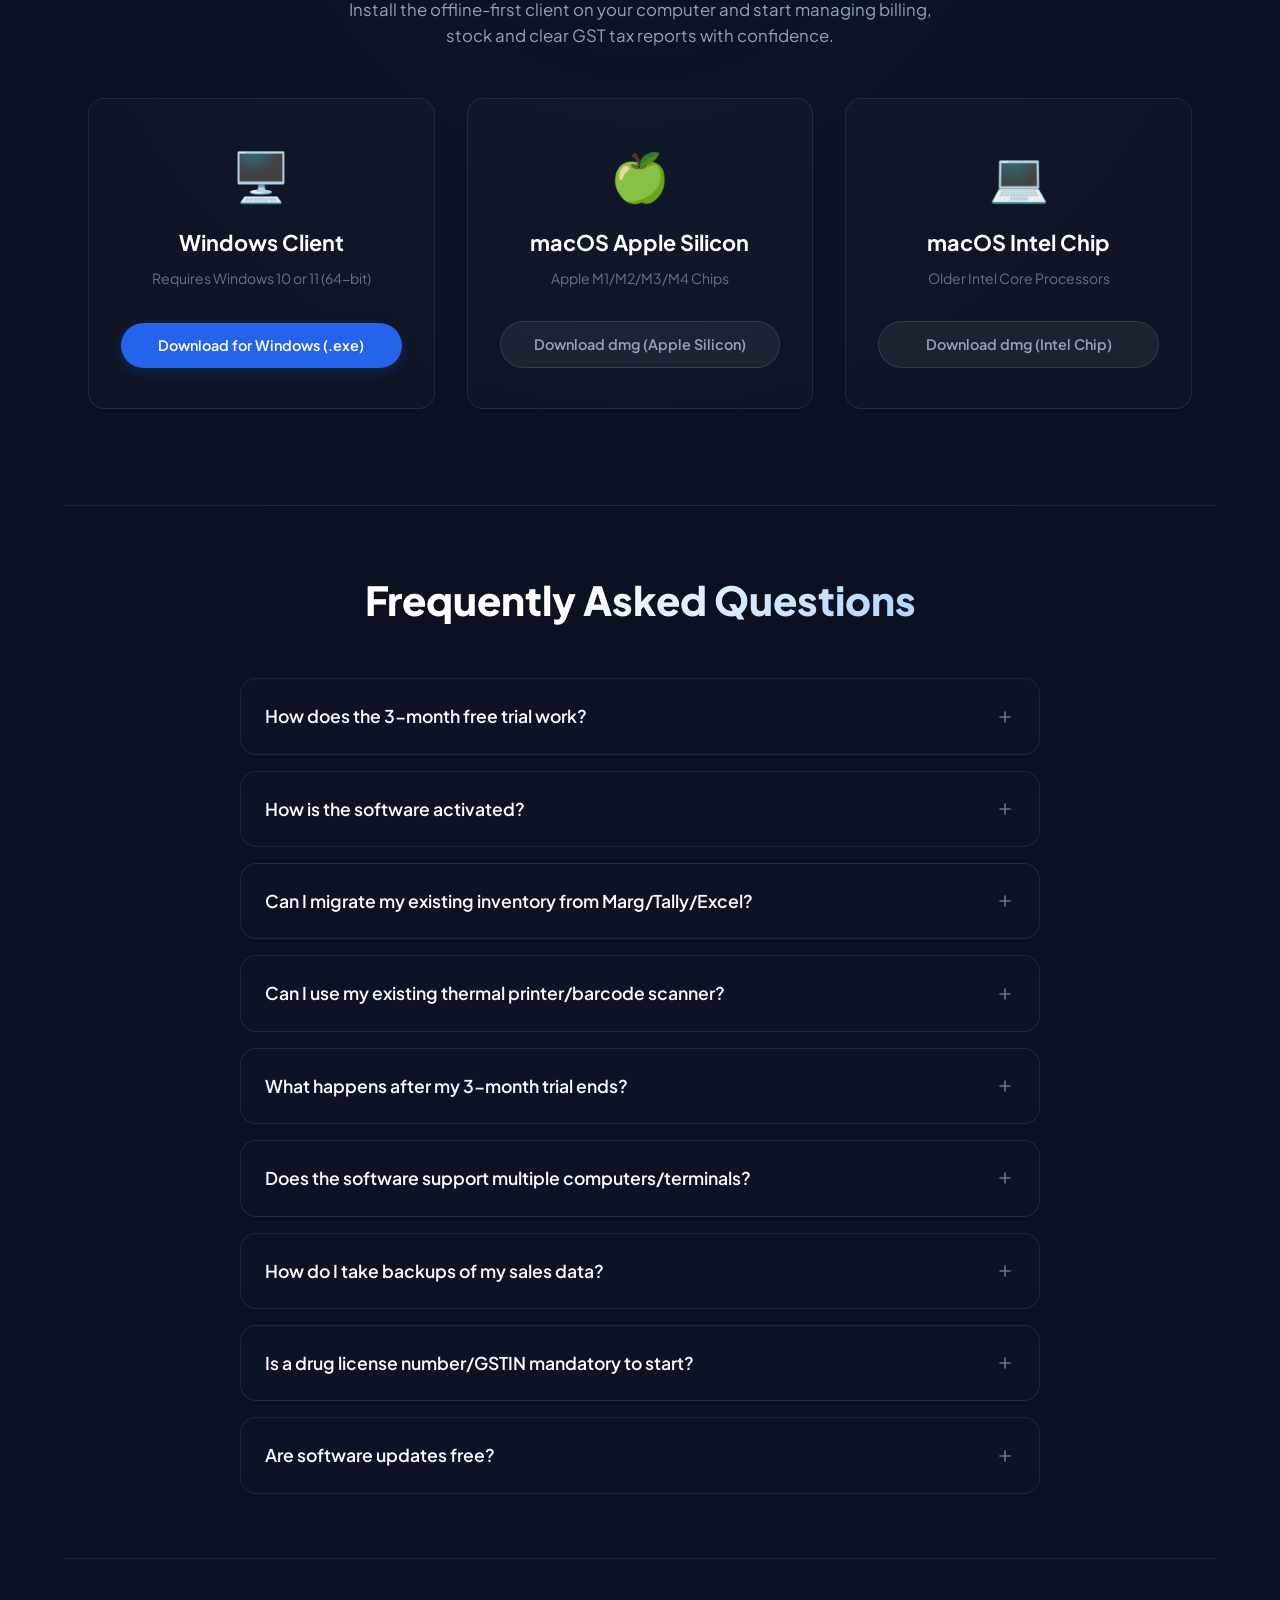
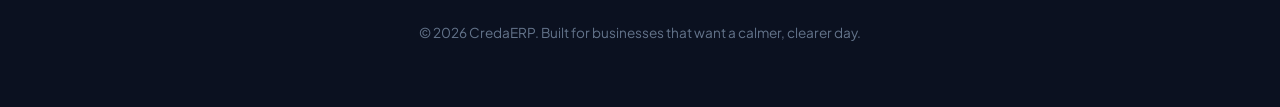
==== commit 153027f1: "updated" ====
--- a/index.html
+++ b/index.html
@@ -15,14 +15,13 @@
         <div class="nav-container">
             <a href="#" class="logo">
                 <img src="images/logo.jpg" alt="CredaERP Logo" class="logo-img">
-                Creda<span>ERP</span>
+                <span class="brand-wordmark">CredaERP</span>
             </a>
             <div class="nav-links">
                 <a href="#features">Features</a>
                 <a href="#screenshots">Screenshots</a>
                 <a href="#why-us">Why Us</a>
                 <a href="#pricing">Early Offer</a>
-                <a href="#reviews">Reviews</a>
                 <a href="#download">Download</a>
                 <a href="https://wa.me/918777527458" class="nav-whatsapp-btn" target="_blank">
                     <svg width="16" height="16" fill="currentColor" viewBox="0 0 24 24"><path d="M.057 24l1.687-6.163c-1.041-1.804-1.588-3.849-1.587-5.946C.06 5.348 5.397.01 12.008.01c3.202.001 6.212 1.246 8.477 3.514 2.266 2.268 3.507 5.28 3.505 8.484-.004 6.657-5.34 11.997-11.953 11.997-2.005-.001-3.973-.502-5.724-1.458L0 24zm6.59-4.846c1.6.95 3.188 1.449 4.825 1.451 5.436 0 9.859-4.42 9.863-9.864.002-2.634-1.02-5.11-2.884-6.978C16.59 1.897 14.113.872 11.477.872c-5.448 0-9.873 4.417-9.877 9.861-.001 1.77.461 3.5 1.34 5.024l-.993 3.63 3.71-.973zm11.365-7.447c-.29-.145-1.716-.848-1.982-.946-.265-.097-.459-.145-.653.145-.19.29-.738.946-.906 1.14-.167.19-.335.213-.625.069-1.523-.76-2.585-1.286-3.606-3.045-.27-.463.27-.429.773-1.43.084-.17.042-.317-.02-.463-.063-.146-.554-1.336-.76-1.83-.2-.485-.404-.42-.554-.427-.143-.008-.308-.009-.473-.009-.166 0-.436.062-.663.308-.228.246-.87.85-.87 2.07 0 1.22.887 2.4.985 2.54.097.14 1.745 2.664 4.225 3.733.59.255 1.05.407 1.41.52.593.189 1.133.162 1.558.098.474-.071 1.716-.7 1.96-1.378.246-.677.246-1.258.172-1.378-.074-.12-.27-.193-.56-.338z"/></svg>
@@ -41,7 +40,7 @@
             </div>
             <p class="hero-eyebrow">The calm, capable operating system for your counter</p>
             <h1>Bill faster. Know your stock. <span>Grow with confidence.</span></h1>
-            <p>CredaERP brings billing, inventory, purchases, GST-ready reports and customer follow-up into one dependable workspace—built for Indian pharmacies, retailers and distributors.</p>
+            <p>CredaERP brings billing, inventory, purchases, GST tax reports and customer follow-up into one dependable workspace—built for Indian pharmacies, retailers and distributors.</p>
             
             <div class="hero-ctas">
                 <a href="#pricing" class="cta-btn cta-btn-primary">Start Your Free 3-Month Trial</a>
@@ -52,7 +51,7 @@
             </div>
             <div class="hero-proof-row" aria-label="CredaERP benefits">
                 <span><b>Offline-first</b> billing</span>
-                <span><b>GST-ready</b> exports</span>
+                <span><b>GST</b> reports</span>
                 <span><b>WhatsApp</b> receipts</span>
                 <span><b>Personal</b> onboarding</span>
             </div>
@@ -210,7 +209,7 @@
                 <div class="why-card">
                     <span class="why-icon">🇮🇳</span>
                     <h4>Built for Indian Businesses</h4>
-                    <p>Work with CGST, SGST, IGST and HSN details, then share clean GST-ready reports with your accountant.</p>
+                    <p>Work with CGST, SGST, IGST and HSN details, then share clear sales and tax summaries with your accountant.</p>
                 </div>
                 <div class="why-card">
                     <span class="why-icon">⚡</span>
@@ -237,7 +236,9 @@
 
         <!-- Pricing / Licensing Section -->
         <section class="pricing-section" id="pricing">
-            <h2 class="section-title">Flexible Plans for Businesses of All Sizes</h2>
+            <p class="section-kicker">Pay once. Run every day with confidence.</p>
+            <h2 class="section-title">Choose the plan that pays for itself</h2>
+            <p class="pricing-intro">Start free for 3 months, then choose the level of control your counter needs. Annual billing keeps your effective monthly cost lower.</p>
             
             <!-- Controls Section -->
             <div class="controls-container">
@@ -249,8 +250,9 @@
                         <button class="toggle-btn" data-period="quarterly">Quarterly</button>
                         <button class="toggle-btn active" data-period="yearly">Yearly</button>
                     </div>
-                    <span class="save-badge">Save ~29% yearly</span>
-                </div>
+                    <span class="save-badge">Save ~29% with annual billing</span>
+                </div>
+                <p class="pricing-value-note">Annual plans start at <strong>₹417/month</strong> when paid yearly. No setup fee. No credit card for the trial.</p>
             </div>
 
             <!-- Pricing Grid -->
@@ -259,7 +261,7 @@
                 <div class="pricing-card" id="card-starter">
                     <div class="card-header">
                         <h2>Starter</h2>
-                        <p>Essential billing & POS terminal for small independent stores.</p>
+                        <p>Everything a single-counter store needs to bill and stay organised.</p>
                     </div>
                     
                     <div class="card-pricing">
@@ -270,6 +272,7 @@
                             <span class="price-period" id="starter-period">/ quarter</span>
                         </div>
                         <div class="price-trial-info" id="starter-trial-info">✨ 3 months free trial, then billed quarterly</div>
+                        <div class="monthly-equivalent" id="starter-equivalent">₹417/month equivalent on annual billing</div>
                     </div>
 
                     <a href="#" class="cta-btn cta-btn-secondary open-modal-btn" data-plan="Starter">Request Free Demo Key</a>
@@ -309,7 +312,7 @@
                         </li>
                         <li class="unsupported">
                             <svg class="feature-icon cross" fill="none" stroke="currentColor" viewBox="0 0 24 24" xmlns="http://www.w3.org/2000/svg"><path stroke-linecap="round" stroke-linejoin="round" stroke-width="2.5" d="M6 18L18 6M6 6l12 12"></path></svg>
-                            <span>GST-ready invoice exports</span>
+                            <span>GST tax summaries & reports</span>
                         </li>
                     </ul>
                 </div>
@@ -318,7 +321,7 @@
                 <div class="pricing-card" id="card-growth">
                     <div class="card-header">
                         <h2>Growth</h2>
-                        <p>Advanced reports & analytics for businesses expanding their operations.</p>
+                        <p>More visibility for stores ready to understand sales, stock and margins.</p>
                     </div>
                     
                     <div class="card-pricing">
@@ -329,6 +332,7 @@
                             <span class="price-period" id="growth-period">/ quarter</span>
                         </div>
                         <div class="price-trial-info" id="growth-trial-info">✨ 3 months free trial, then billed quarterly</div>
+                        <div class="monthly-equivalent" id="growth-equivalent">₹750/month equivalent on annual billing</div>
                     </div>
 
                     <a href="#" class="cta-btn cta-btn-secondary open-modal-btn" data-plan="Growth">Request Free Demo Key</a>
@@ -352,7 +356,7 @@
                         </li>
                         <li>
                             <svg class="feature-icon check" fill="none" stroke="currentColor" viewBox="0 0 24 24" xmlns="http://www.w3.org/2000/svg"><path stroke-linecap="round" stroke-linejoin="round" stroke-width="2.5" d="M5 13l4 4L19 7"></path></svg>
-                            <span>Multi-user Access Control</span>
+                            <span>Advanced sales & inventory reports</span>
                         </li>
                         <li class="unsupported">
                             <svg class="feature-icon cross" fill="none" stroke="currentColor" viewBox="0 0 24 24" xmlns="http://www.w3.org/2000/svg"><path stroke-linecap="round" stroke-linejoin="round" stroke-width="2.5" d="M6 18L18 6M6 6l12 12"></path></svg>
@@ -364,7 +368,7 @@
                         </li>
                         <li class="unsupported">
                             <svg class="feature-icon cross" fill="none" stroke="currentColor" viewBox="0 0 24 24" xmlns="http://www.w3.org/2000/svg"><path stroke-linecap="round" stroke-linejoin="round" stroke-width="2.5" d="M6 18L18 6M6 6l12 12"></path></svg>
-                            <span>GST-ready invoice exports</span>
+                            <span>GSTR-1 & GSTR-3B preparation reports</span>
                         </li>
                     </ul>
                 </div>
@@ -374,7 +378,7 @@
                     <span class="card-badge">Best Deal</span>
                     <div class="card-header">
                         <h2>Premium</h2>
-                        <p>Complete enterprise toolkit for high-volume and multi-terminal operations.</p>
+                        <p>Our most complete toolkit for high-volume, detail-focused single-counter operations.</p>
                     </div>
                     
                     <div class="card-pricing">
@@ -385,6 +389,7 @@
                             <span class="price-period" id="premium-period">/ quarter</span>
                         </div>
                         <div class="price-trial-info" id="premium-trial-info">✨ 3 months free trial, then billed quarterly</div>
+                        <div class="monthly-equivalent" id="premium-equivalent">₹833/month equivalent on annual billing</div>
                     </div>
 
                     <a href="#" class="cta-btn cta-btn-primary open-modal-btn" data-plan="Premium">Request Free Demo Key</a>
@@ -412,7 +417,7 @@
                         </li>
                         <li>
                             <svg class="feature-icon check" fill="none" stroke="currentColor" viewBox="0 0 24 24" xmlns="http://www.w3.org/2000/svg"><path stroke-linecap="round" stroke-linejoin="round" stroke-width="2.5" d="M5 13l4 4L19 7"></path></svg>
-                            <span>Advanced GST-ready exports</span>
+                            <span>Advanced GST reports & exports</span>
                         </li>
                         <li>
                             <svg class="feature-icon check" fill="none" stroke="currentColor" viewBox="0 0 24 24" xmlns="http://www.w3.org/2000/svg"><path stroke-linecap="round" stroke-linejoin="round" stroke-width="2.5" d="M5 13l4 4L19 7"></path></svg>
@@ -424,7 +429,7 @@
         </section>
 
         <!-- Reviews Section -->
-        <section class="reviews-section" id="reviews">
+        <section class="reviews-section" id="reviews" hidden>
             <h2 class="section-title">Built around the realities of Indian counters</h2>
             <p class="section-subtitle">Read how single-counter businesses optimize inventory and simplify GST filing with CredaERP.</p>
             
@@ -579,7 +584,7 @@
         <section class="download-section" id="download">
             <h2 class="section-title">Download Client Application</h2>
             <p style="text-align: center; color: var(--text-secondary); max-width: 600px; margin: -1.5rem auto 3rem auto; font-size: 1.05rem; line-height: 1.6;">
-                Install the offline-first client on your computer and start managing billing, stock and GST-ready reports with confidence.
+                Install the offline-first client on your computer and start managing billing, stock and clear GST tax reports with confidence.
             </p>
             
             <div class="download-grid">
--- a/style.css
+++ b/style.css
@@ -772,6 +772,14 @@
     font-size: 0.8rem;
     color: #4ade80;
     font-weight: 600;
+}
+
+.monthly-equivalent {
+    margin-top: .35rem;
+    color: #bfdbfe;
+    font-size: .78rem;
+    font-weight: 700;
+    min-height: 1.2em;
 }
 
 /* Feature List */
@@ -1506,13 +1514,24 @@
 .features-section { padding-top: 4rem; }
 .feature-card { background: linear-gradient(145deg, rgba(15,23,42,.78), rgba(15,23,42,.42)); }
 .pricing-section .section-title { margin-bottom: 1rem; }
+.pricing-intro {
+    max-width: 650px;
+    margin: -0.25rem auto 2rem;
+    text-align: center;
+    color: var(--text-secondary);
+    font-size: 1rem;
+}
+.pricing-value-note {
+    margin: -1.25rem auto 2.25rem;
+    text-align: center;
+    color: #bfdbfe;
+    font-size: .88rem;
+}
+.pricing-value-note strong { color: #fff; }
 .pricing-section::before {
-    content: 'Simple pricing. Real support. Start with zero risk.';
-    display: block;
-    text-align: center;
-    color: var(--text-secondary);
-    margin-bottom: 2rem;
-}
+    content: none;
+}
+.reviews-section[hidden] { display: none !important; }
 .pricing-card.popular { transform: translateY(-8px); }
 .pricing-card.popular:hover { transform: translateY(-14px); }
 .cta-btn-primary { background: linear-gradient(135deg, #2563eb, #3b82f6); }
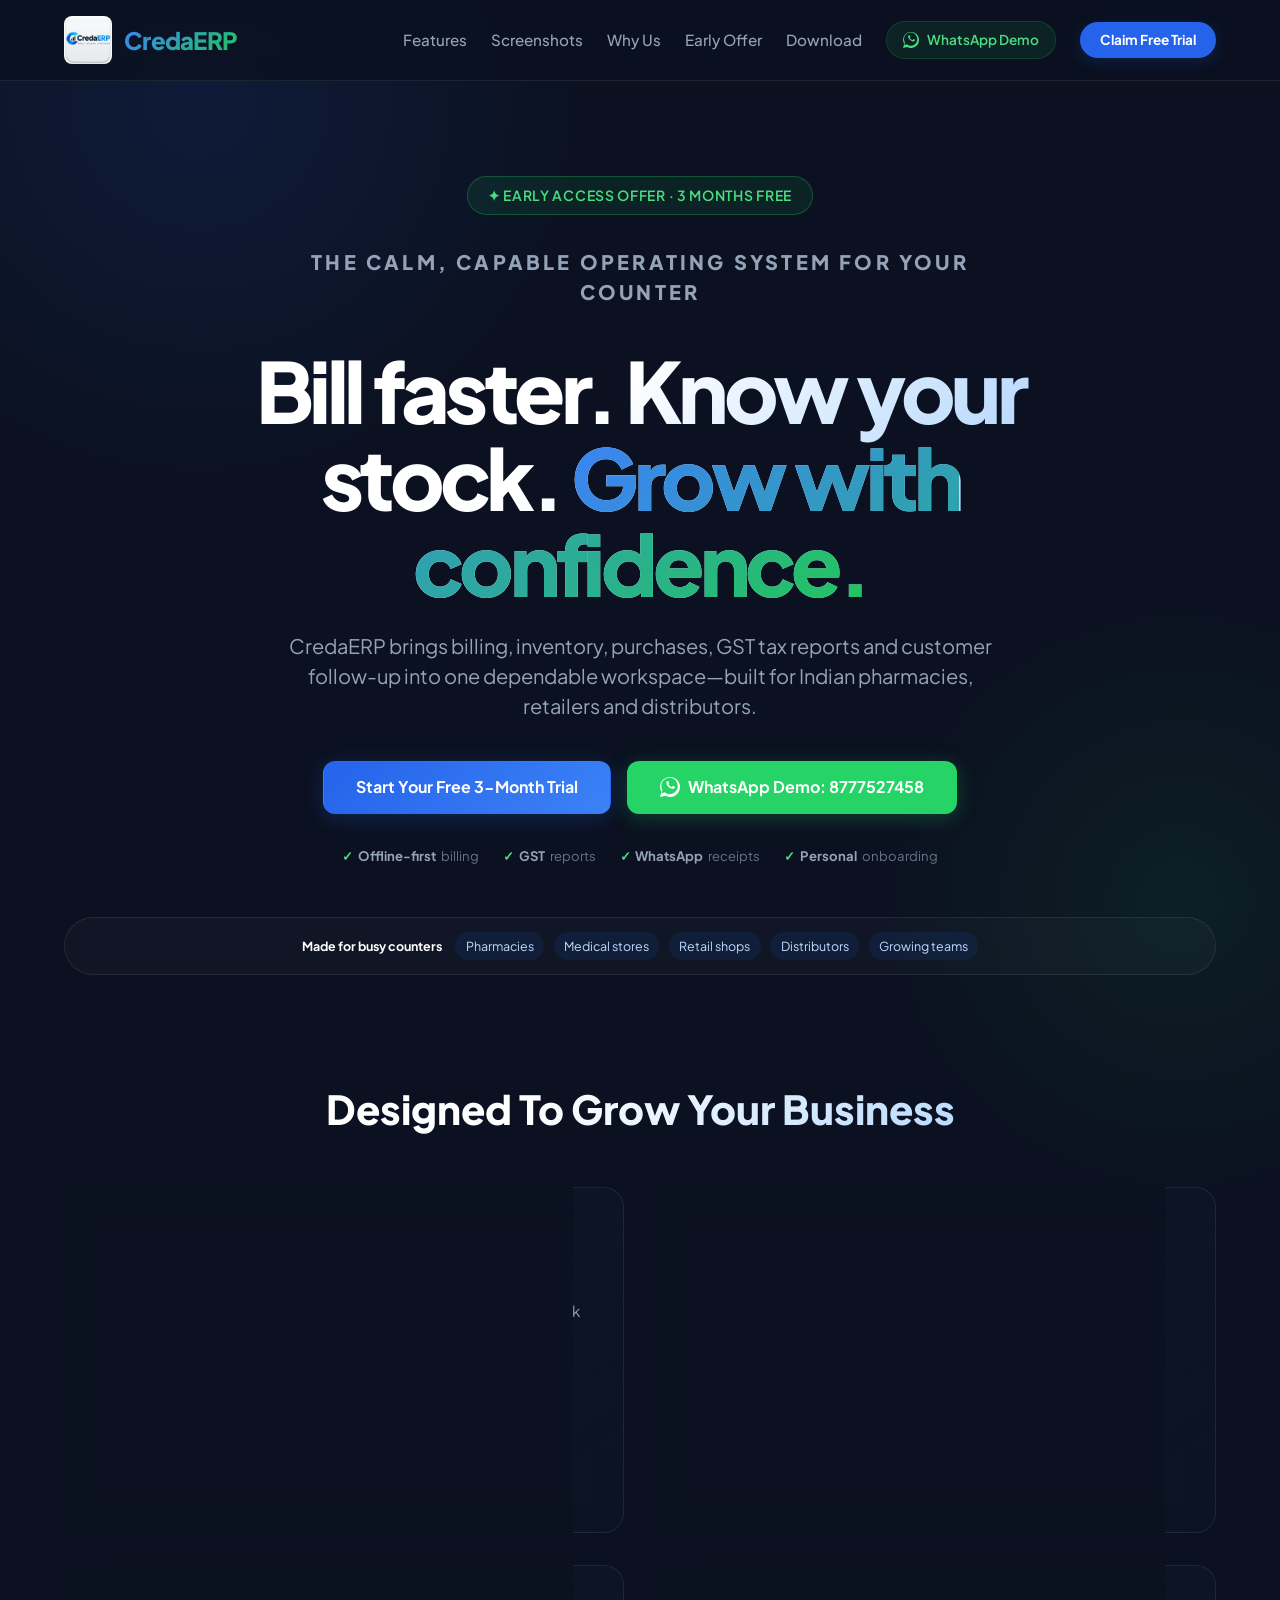
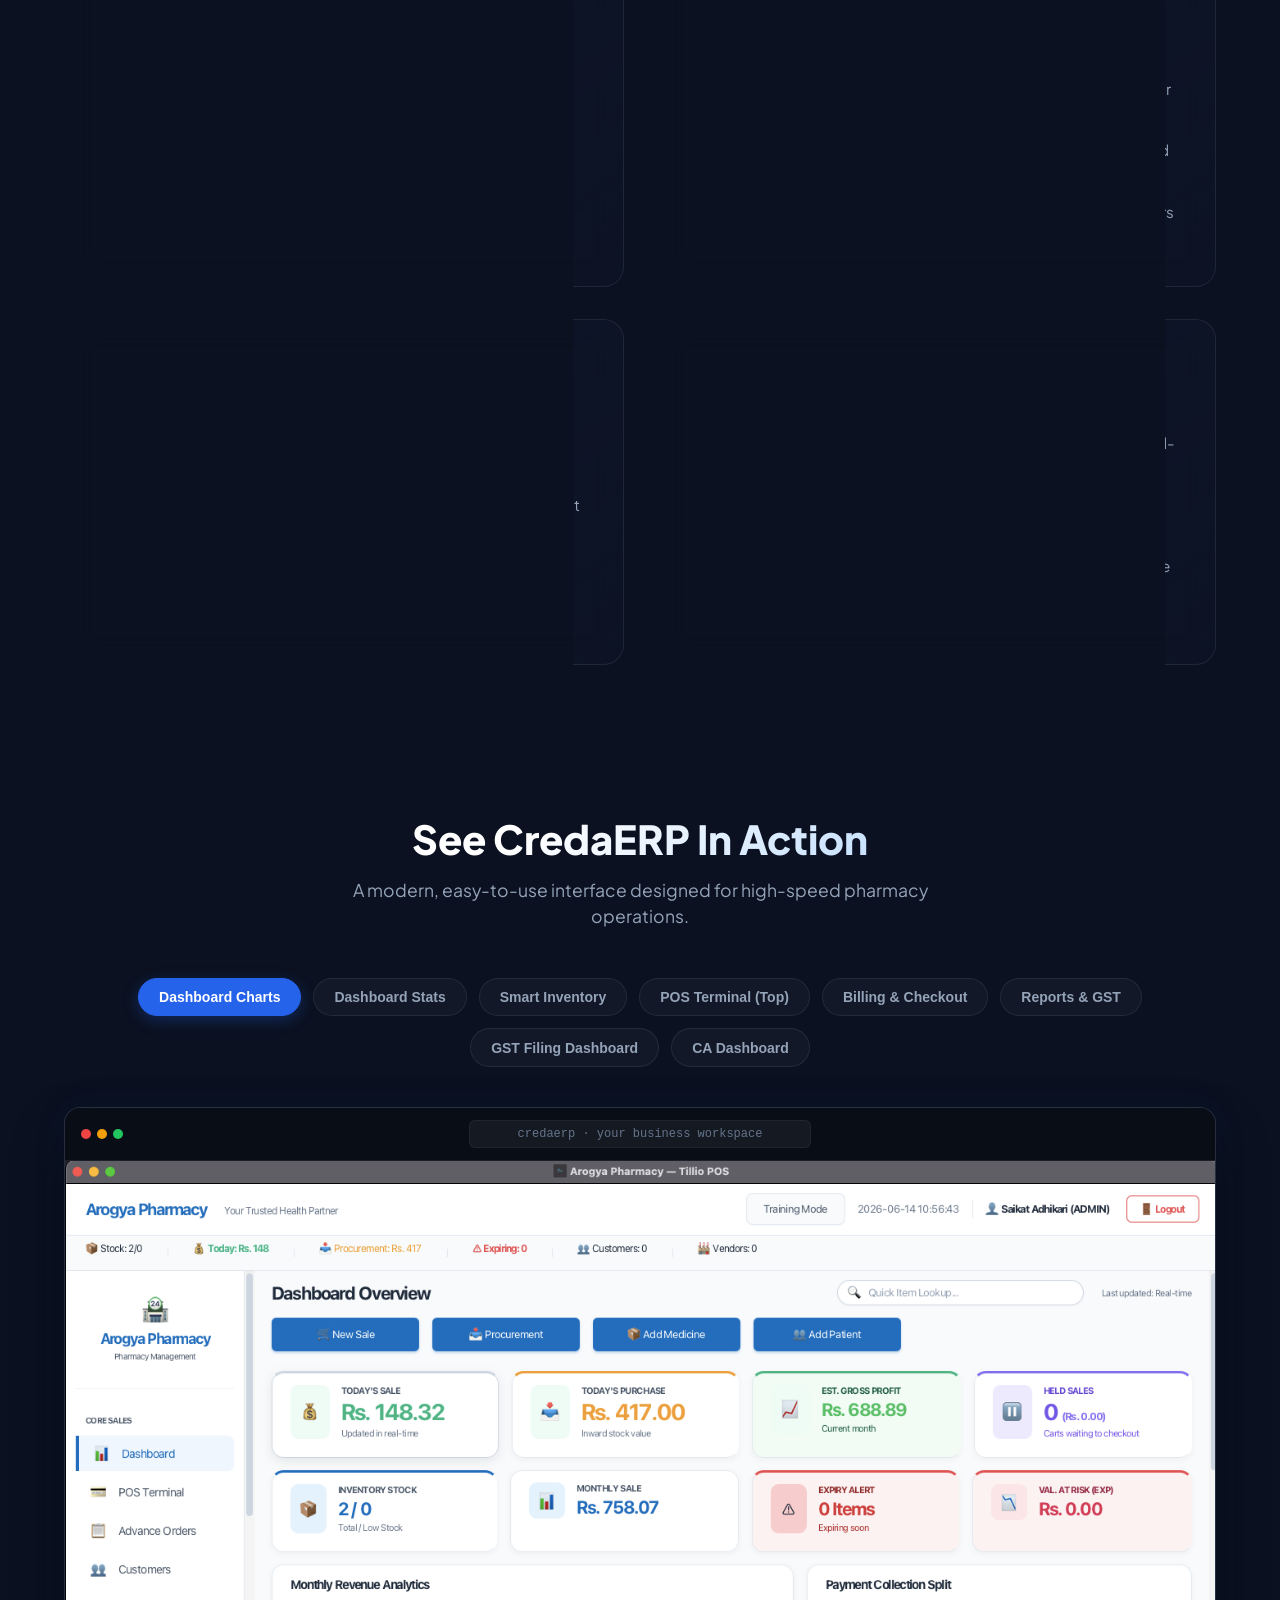
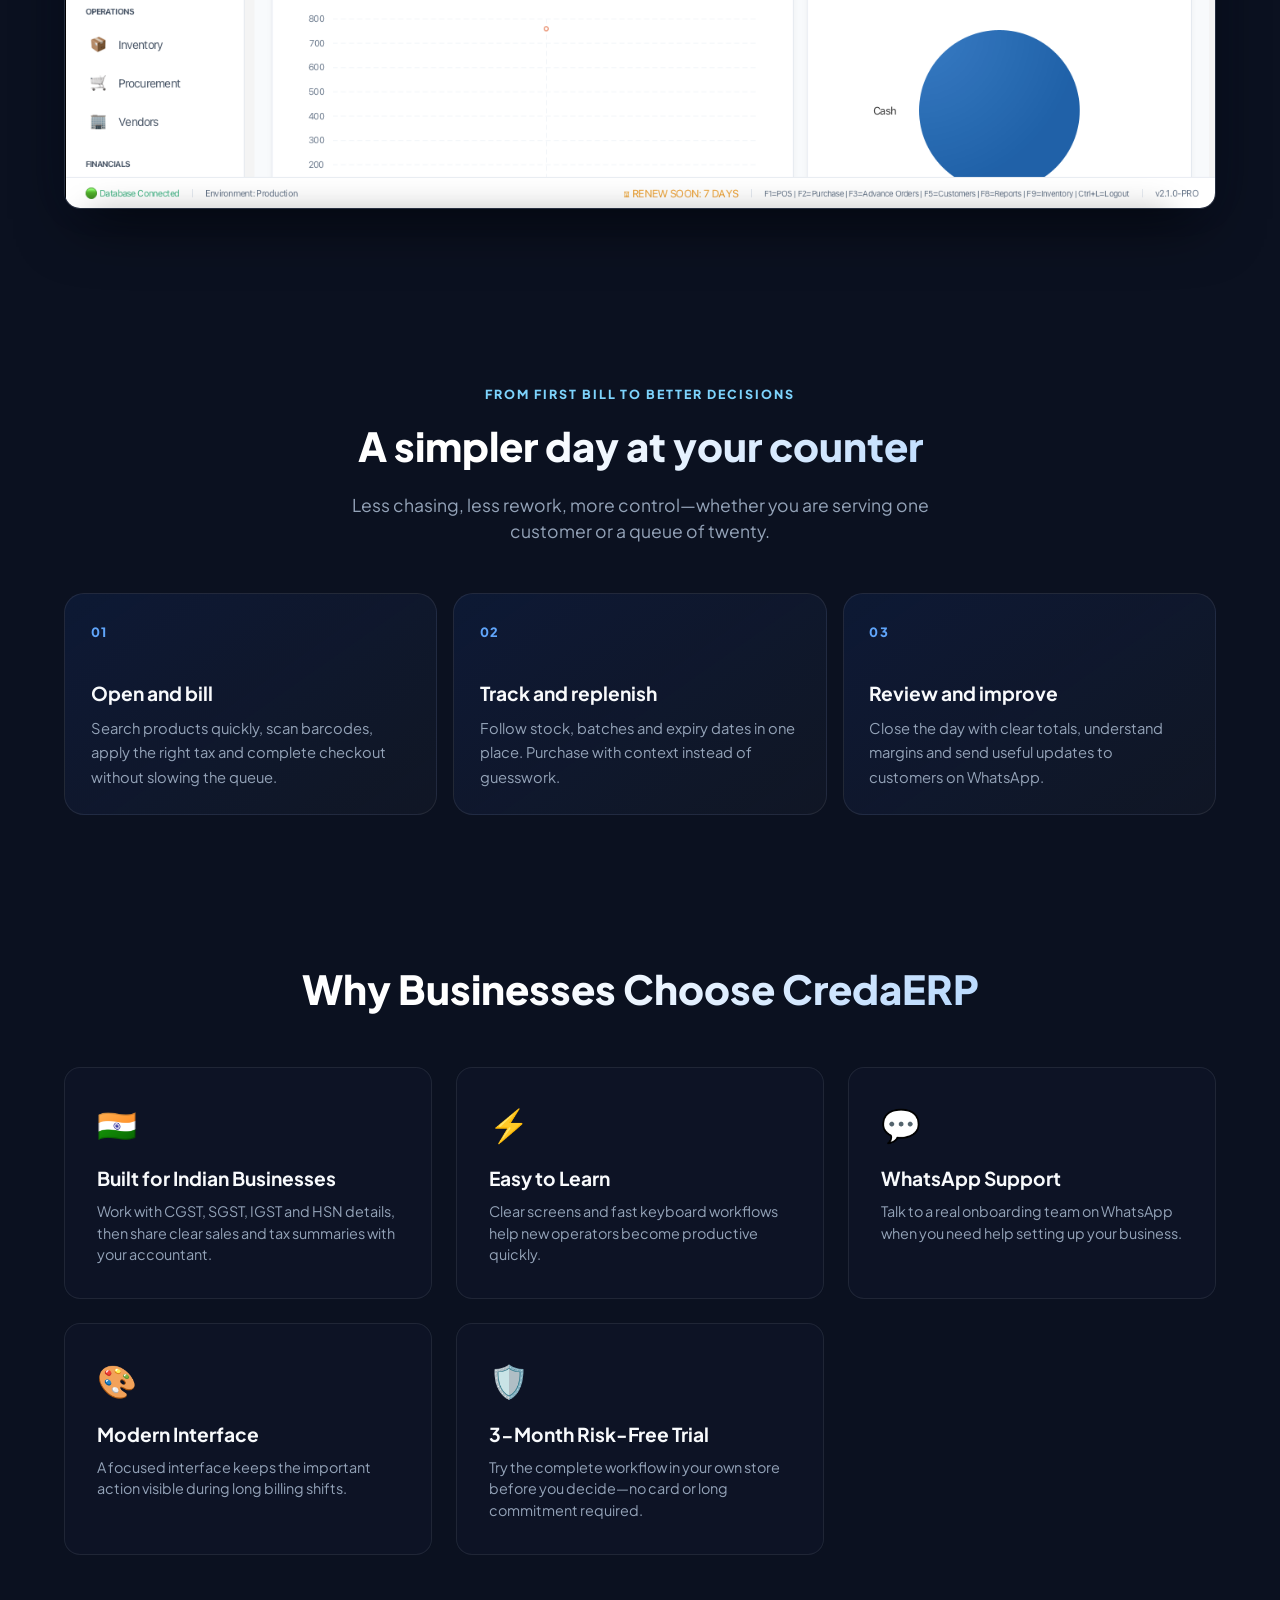
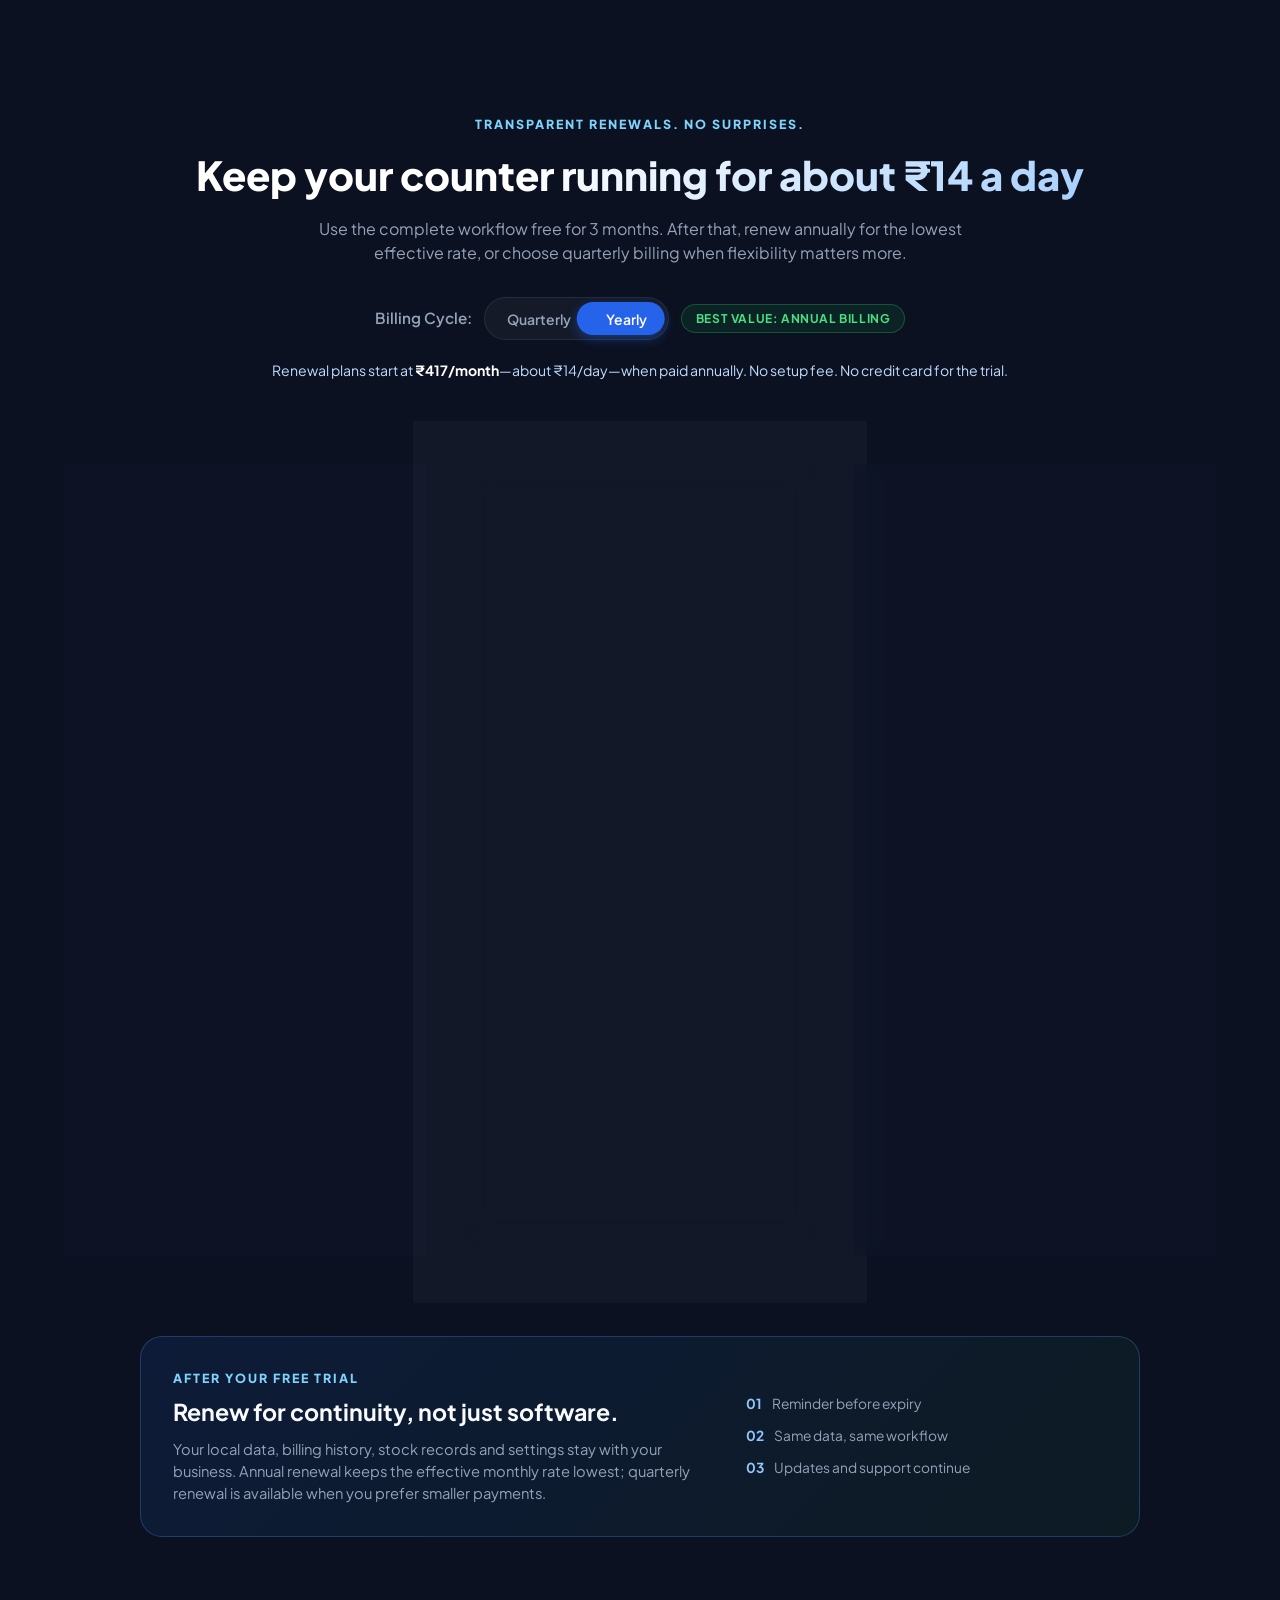
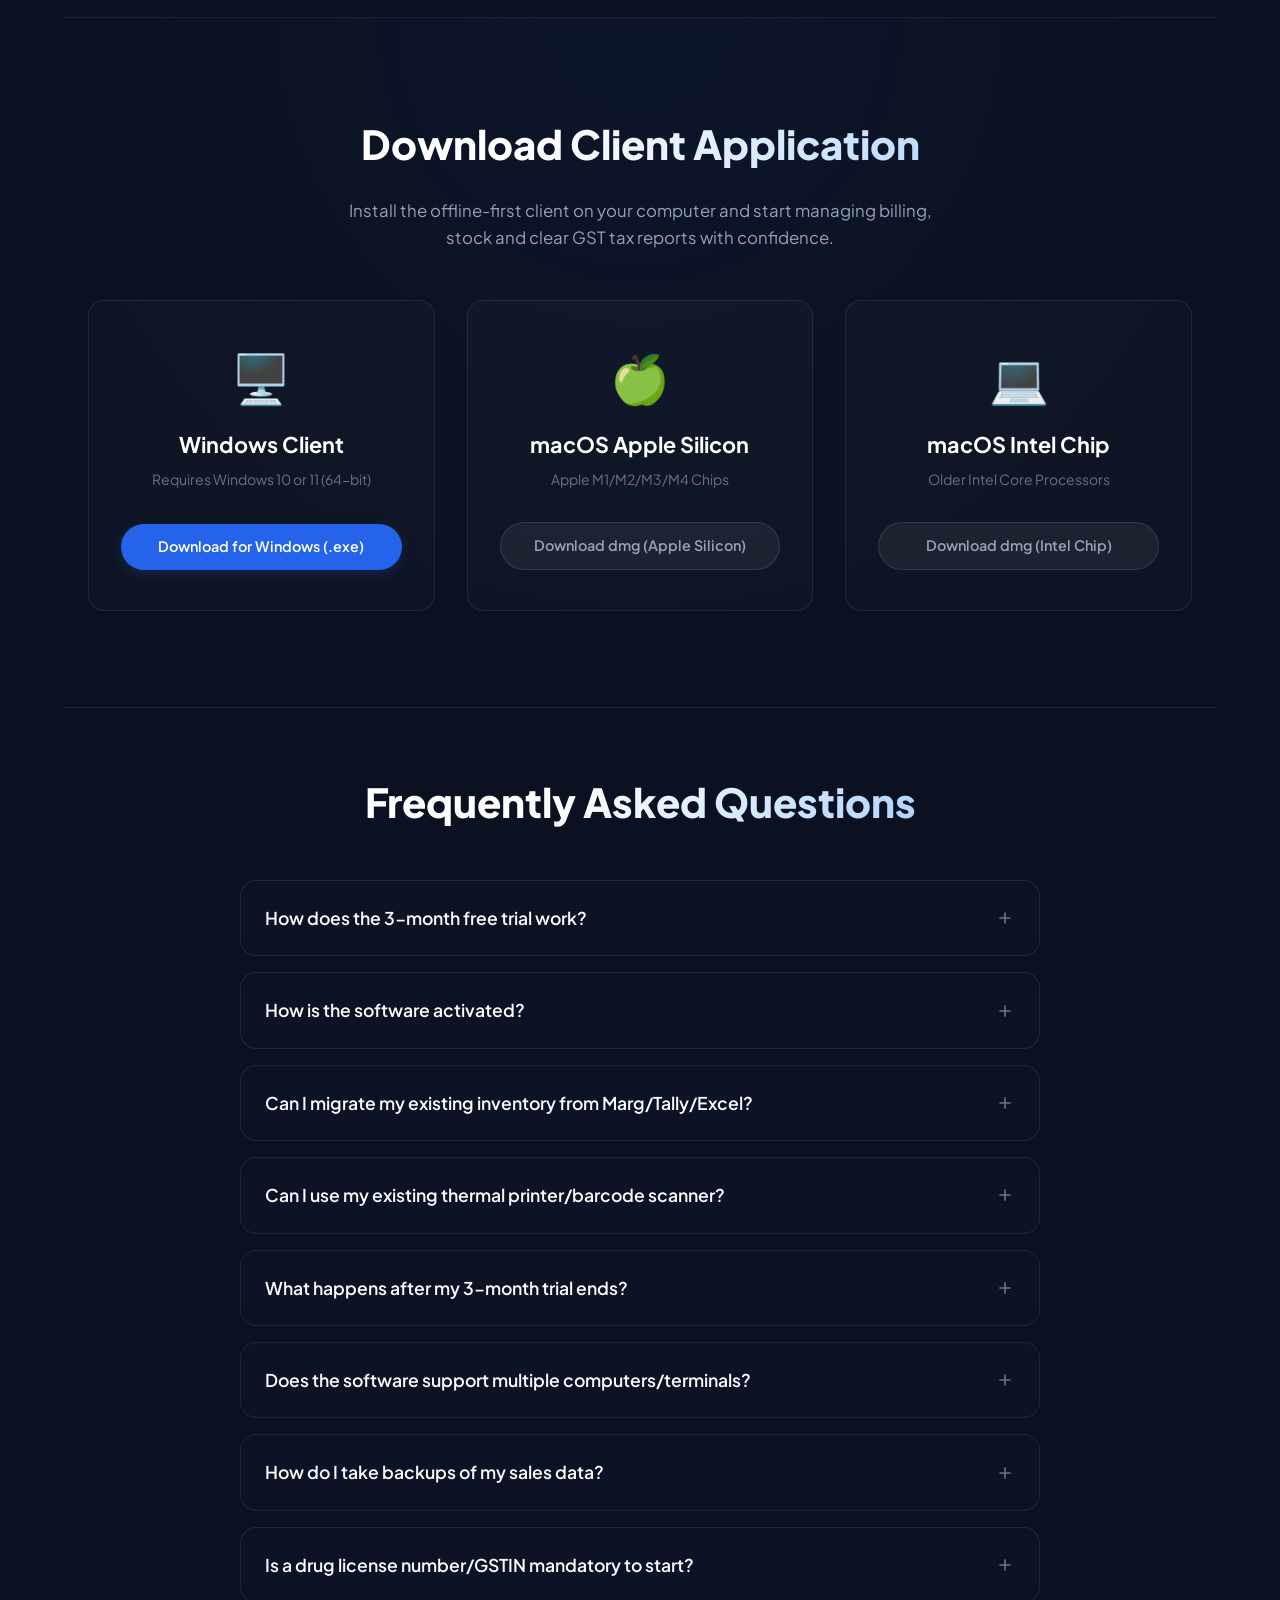
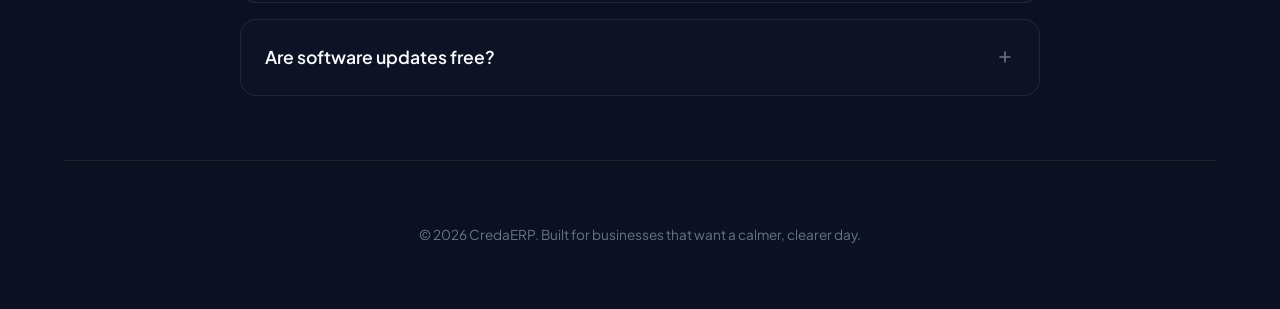
==== commit 55bc1abd: "Updated" ====
--- a/index.html
+++ b/index.html
@@ -236,9 +236,9 @@
 
         <!-- Pricing / Licensing Section -->
         <section class="pricing-section" id="pricing">
-            <p class="section-kicker">Pay once. Run every day with confidence.</p>
-            <h2 class="section-title">Choose the plan that pays for itself</h2>
-            <p class="pricing-intro">Start free for 3 months, then choose the level of control your counter needs. Annual billing keeps your effective monthly cost lower.</p>
+            <p class="section-kicker">Transparent renewals. No surprises.</p>
+            <h2 class="section-title">Keep your counter running for about ₹14 a day</h2>
+            <p class="pricing-intro">Use the complete workflow free for 3 months. After that, renew annually for the lowest effective rate, or choose quarterly billing when flexibility matters more.</p>
             
             <!-- Controls Section -->
             <div class="controls-container">
@@ -250,9 +250,9 @@
                         <button class="toggle-btn" data-period="quarterly">Quarterly</button>
                         <button class="toggle-btn active" data-period="yearly">Yearly</button>
                     </div>
-                    <span class="save-badge">Save ~29% with annual billing</span>
-                </div>
-                <p class="pricing-value-note">Annual plans start at <strong>₹417/month</strong> when paid yearly. No setup fee. No credit card for the trial.</p>
+                    <span class="save-badge">Best value: annual billing</span>
+                </div>
+                <p class="pricing-value-note">Renewal plans start at <strong>₹417/month</strong>—about ₹14/day—when paid annually. No setup fee. No credit card for the trial.</p>
             </div>
 
             <!-- Pricing Grid -->
@@ -261,7 +261,7 @@
                 <div class="pricing-card" id="card-starter">
                     <div class="card-header">
                         <h2>Starter</h2>
-                        <p>Everything a single-counter store needs to bill and stay organised.</p>
+                        <p>Reliable billing, inventory and everyday records for a focused single counter.</p>
                     </div>
                     
                     <div class="card-pricing">
@@ -271,7 +271,7 @@
                             <span class="price-amount" id="starter-amount">699</span>
                             <span class="price-period" id="starter-period">/ quarter</span>
                         </div>
-                        <div class="price-trial-info" id="starter-trial-info">✨ 3 months free trial, then billed quarterly</div>
+                        <div class="price-trial-info" id="starter-trial-info">✨ 3 months free, then renew annually</div>
                         <div class="monthly-equivalent" id="starter-equivalent">₹417/month equivalent on annual billing</div>
                     </div>
 
@@ -318,10 +318,11 @@
                 </div>
 
                 <!-- Growth Card -->
-                <div class="pricing-card" id="card-growth">
+                <div class="pricing-card popular" id="card-growth">
+                    <span class="card-badge">Most chosen</span>
                     <div class="card-header">
                         <h2>Growth</h2>
-                        <p>More visibility for stores ready to understand sales, stock and margins.</p>
+                        <p>The best fit for owners who want reports, GST preparation and tighter stock control.</p>
                     </div>
                     
                     <div class="card-pricing">
@@ -331,7 +332,7 @@
                             <span class="price-amount" id="growth-amount">1,399</span>
                             <span class="price-period" id="growth-period">/ quarter</span>
                         </div>
-                        <div class="price-trial-info" id="growth-trial-info">✨ 3 months free trial, then billed quarterly</div>
+                        <div class="price-trial-info" id="growth-trial-info">✨ 3 months free, then renew annually</div>
                         <div class="monthly-equivalent" id="growth-equivalent">₹750/month equivalent on annual billing</div>
                     </div>
 
@@ -366,19 +367,18 @@
                             <svg class="feature-icon cross" fill="none" stroke="currentColor" viewBox="0 0 24 24" xmlns="http://www.w3.org/2000/svg"><path stroke-linecap="round" stroke-linejoin="round" stroke-width="2.5" d="M6 18L18 6M6 6l12 12"></path></svg>
                             <span>Stock Forecasting & AI Insights</span>
                         </li>
-                        <li class="unsupported">
-                            <svg class="feature-icon cross" fill="none" stroke="currentColor" viewBox="0 0 24 24" xmlns="http://www.w3.org/2000/svg"><path stroke-linecap="round" stroke-linejoin="round" stroke-width="2.5" d="M6 18L18 6M6 6l12 12"></path></svg>
+                        <li>
+                            <svg class="feature-icon check" fill="none" stroke="currentColor" viewBox="0 0 24 24" xmlns="http://www.w3.org/2000/svg"><path stroke-linecap="round" stroke-linejoin="round" stroke-width="2.5" d="M5 13l4 4L19 7"></path></svg>
                             <span>GSTR-1 & GSTR-3B preparation reports</span>
                         </li>
                     </ul>
                 </div>
 
                 <!-- Premium Card -->
-                <div class="pricing-card popular" id="card-premium">
-                    <span class="card-badge">Best Deal</span>
+                <div class="pricing-card" id="card-premium">
                     <div class="card-header">
                         <h2>Premium</h2>
-                        <p>Our most complete toolkit for high-volume, detail-focused single-counter operations.</p>
+                        <p>Advanced pharmacy workflows, analytics and priority support for high-volume counters.</p>
                     </div>
                     
                     <div class="card-pricing">
@@ -388,7 +388,7 @@
                             <span class="price-amount" id="premium-amount">1,699</span>
                             <span class="price-period" id="premium-period">/ quarter</span>
                         </div>
-                        <div class="price-trial-info" id="premium-trial-info">✨ 3 months free trial, then billed quarterly</div>
+                        <div class="price-trial-info" id="premium-trial-info">✨ 3 months free, then renew annually</div>
                         <div class="monthly-equivalent" id="premium-equivalent">₹833/month equivalent on annual billing</div>
                     </div>
 
@@ -424,6 +424,19 @@
                             <span>24/7 Dedicated Priority Support</span>
                         </li>
                     </ul>
+                </div>
+            </div>
+
+            <div class="renewal-promise">
+                <div>
+                    <p class="section-kicker">After your free trial</p>
+                    <h3>Renew for continuity, not just software.</h3>
+                    <p>Your local data, billing history, stock records and settings stay with your business. Annual renewal keeps the effective monthly rate lowest; quarterly renewal is available when you prefer smaller payments.</p>
+                </div>
+                <div class="renewal-points">
+                    <span><b>01</b> Reminder before expiry</span>
+                    <span><b>02</b> Same data, same workflow</span>
+                    <span><b>03</b> Updates and support continue</span>
                 </div>
             </div>
         </section>
--- a/style.css
+++ b/style.css
@@ -1528,6 +1528,24 @@
     font-size: .88rem;
 }
 .pricing-value-note strong { color: #fff; }
+.renewal-promise {
+    display: grid;
+    grid-template-columns: 1.2fr .8fr;
+    gap: 2rem;
+    align-items: center;
+    margin: 1rem auto 0;
+    max-width: 1000px;
+    padding: 2rem;
+    border: 1px solid rgba(96, 165, 250, .25);
+    border-radius: 22px;
+    background: linear-gradient(135deg, rgba(37, 99, 235, .12), rgba(34, 197, 94, .06));
+}
+.renewal-promise .section-kicker { text-align: left; margin-bottom: .5rem; }
+.renewal-promise h3 { font-size: 1.45rem; margin-bottom: .5rem; }
+.renewal-promise p:not(.section-kicker) { color: var(--text-secondary); font-size: .92rem; margin-bottom: 0; }
+.renewal-points { display: grid; gap: .7rem; }
+.renewal-points span { color: var(--text-secondary); font-size: .86rem; }
+.renewal-points b { color: #93c5fd; margin-right: .5rem; }
 .pricing-section::before {
     content: none;
 }
@@ -1554,4 +1572,5 @@
     .journey-card { min-height: auto; }
     .journey-card h3 { margin-top: 1.25rem; }
     .pricing-card.popular { transform: none; }
-}
+    .renewal-promise { grid-template-columns: 1fr; padding: 1.5rem; }
+}
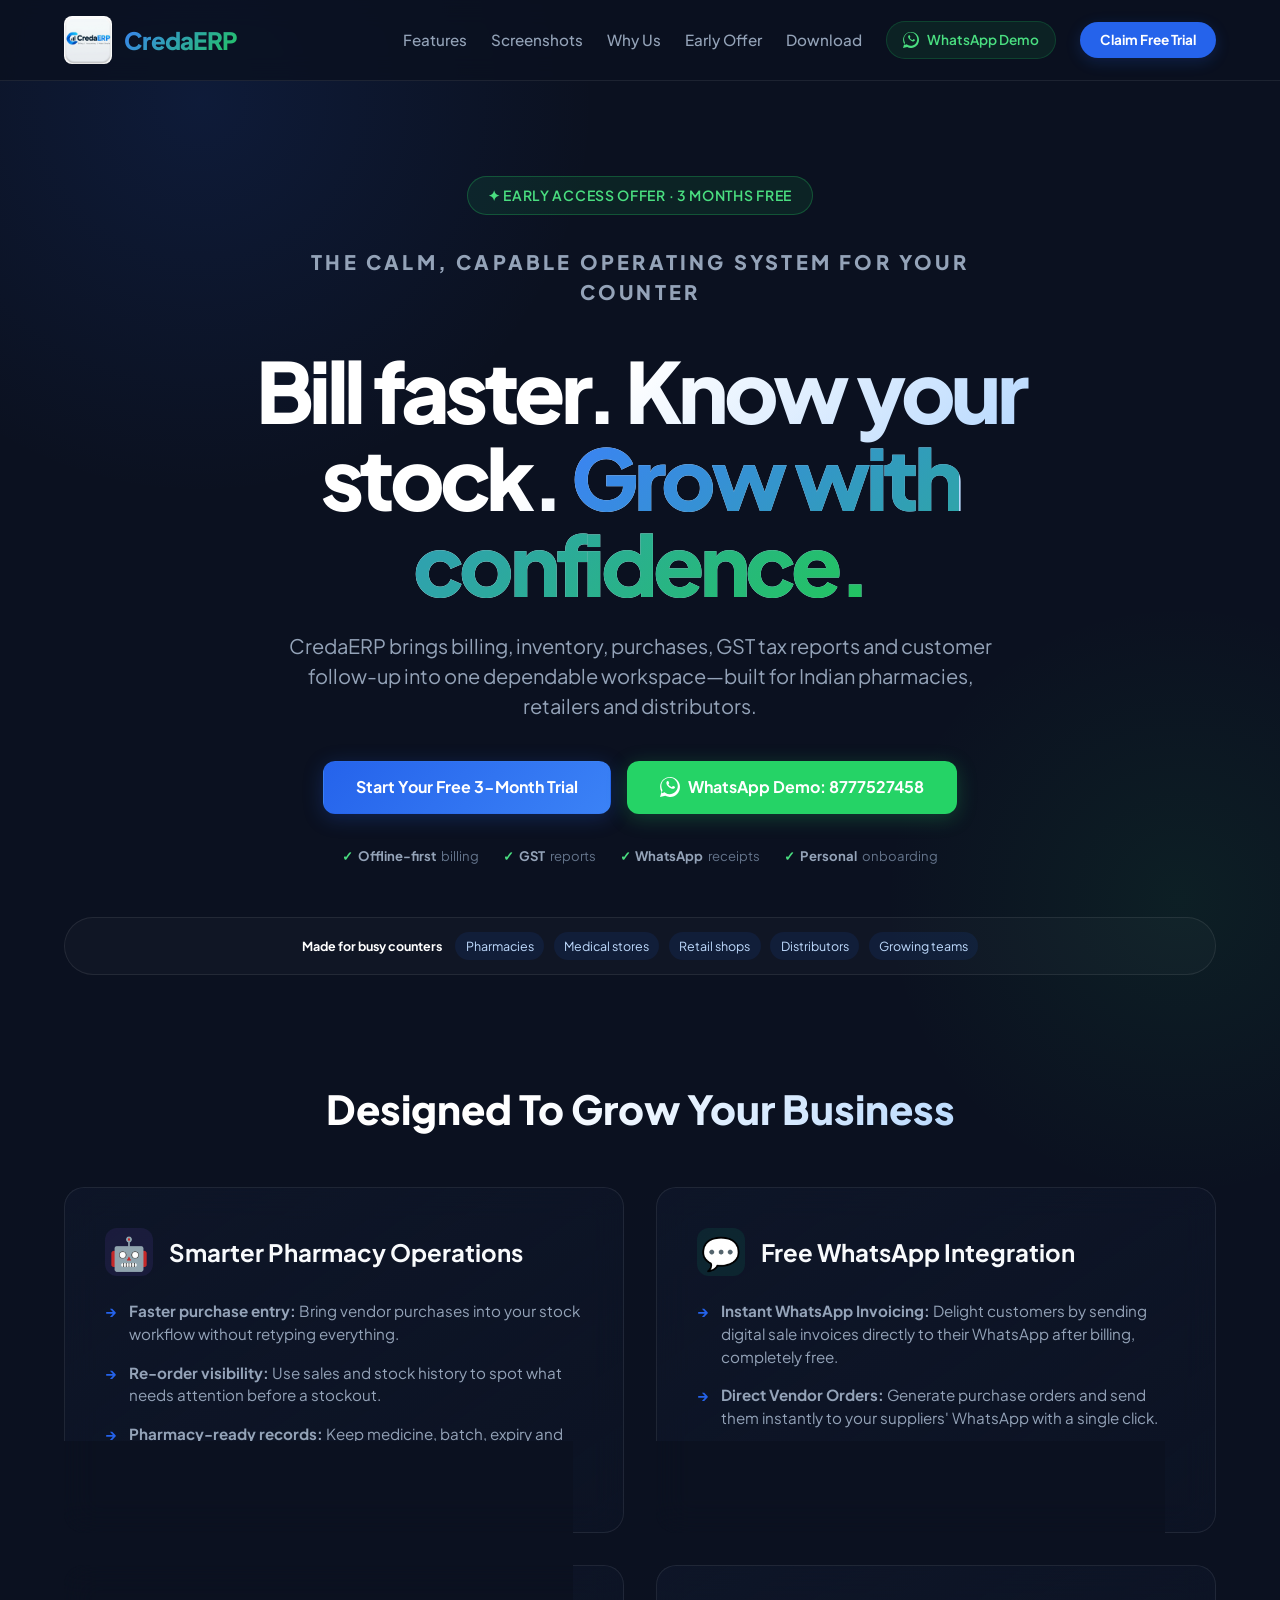
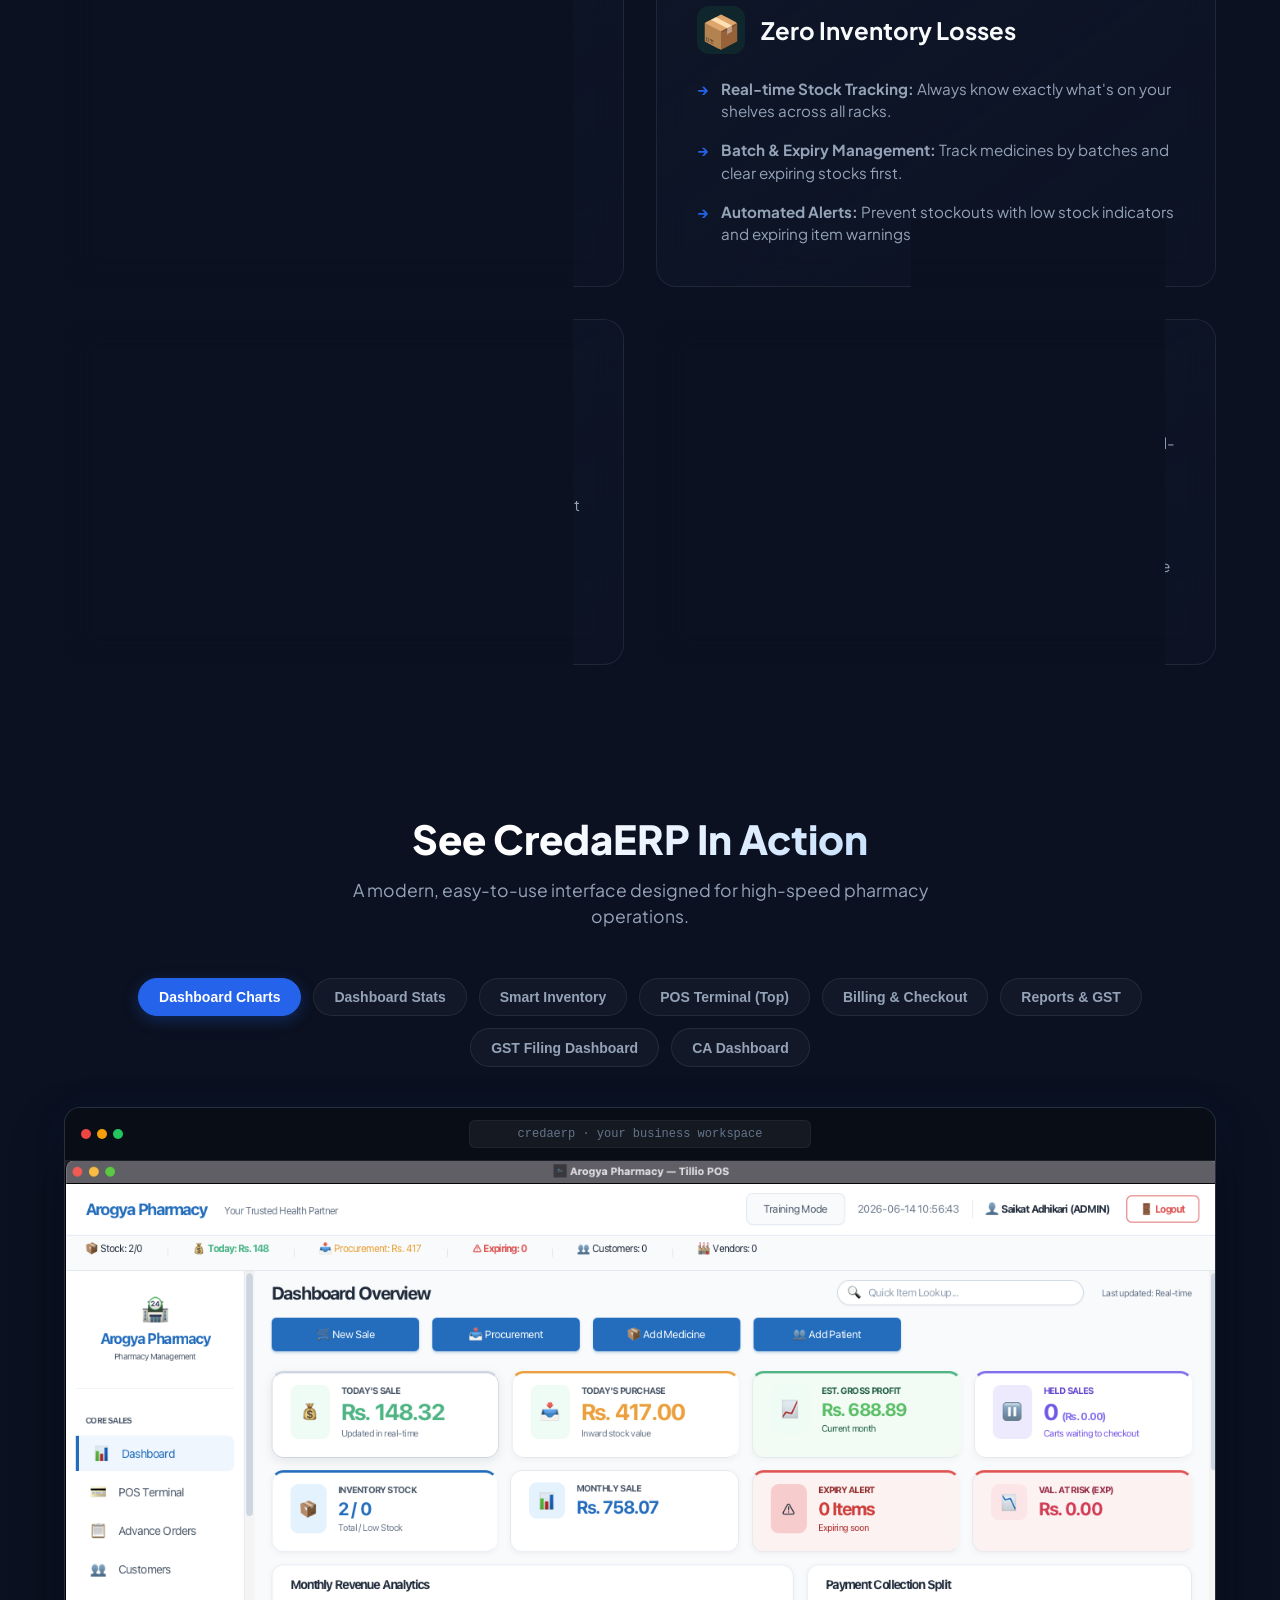
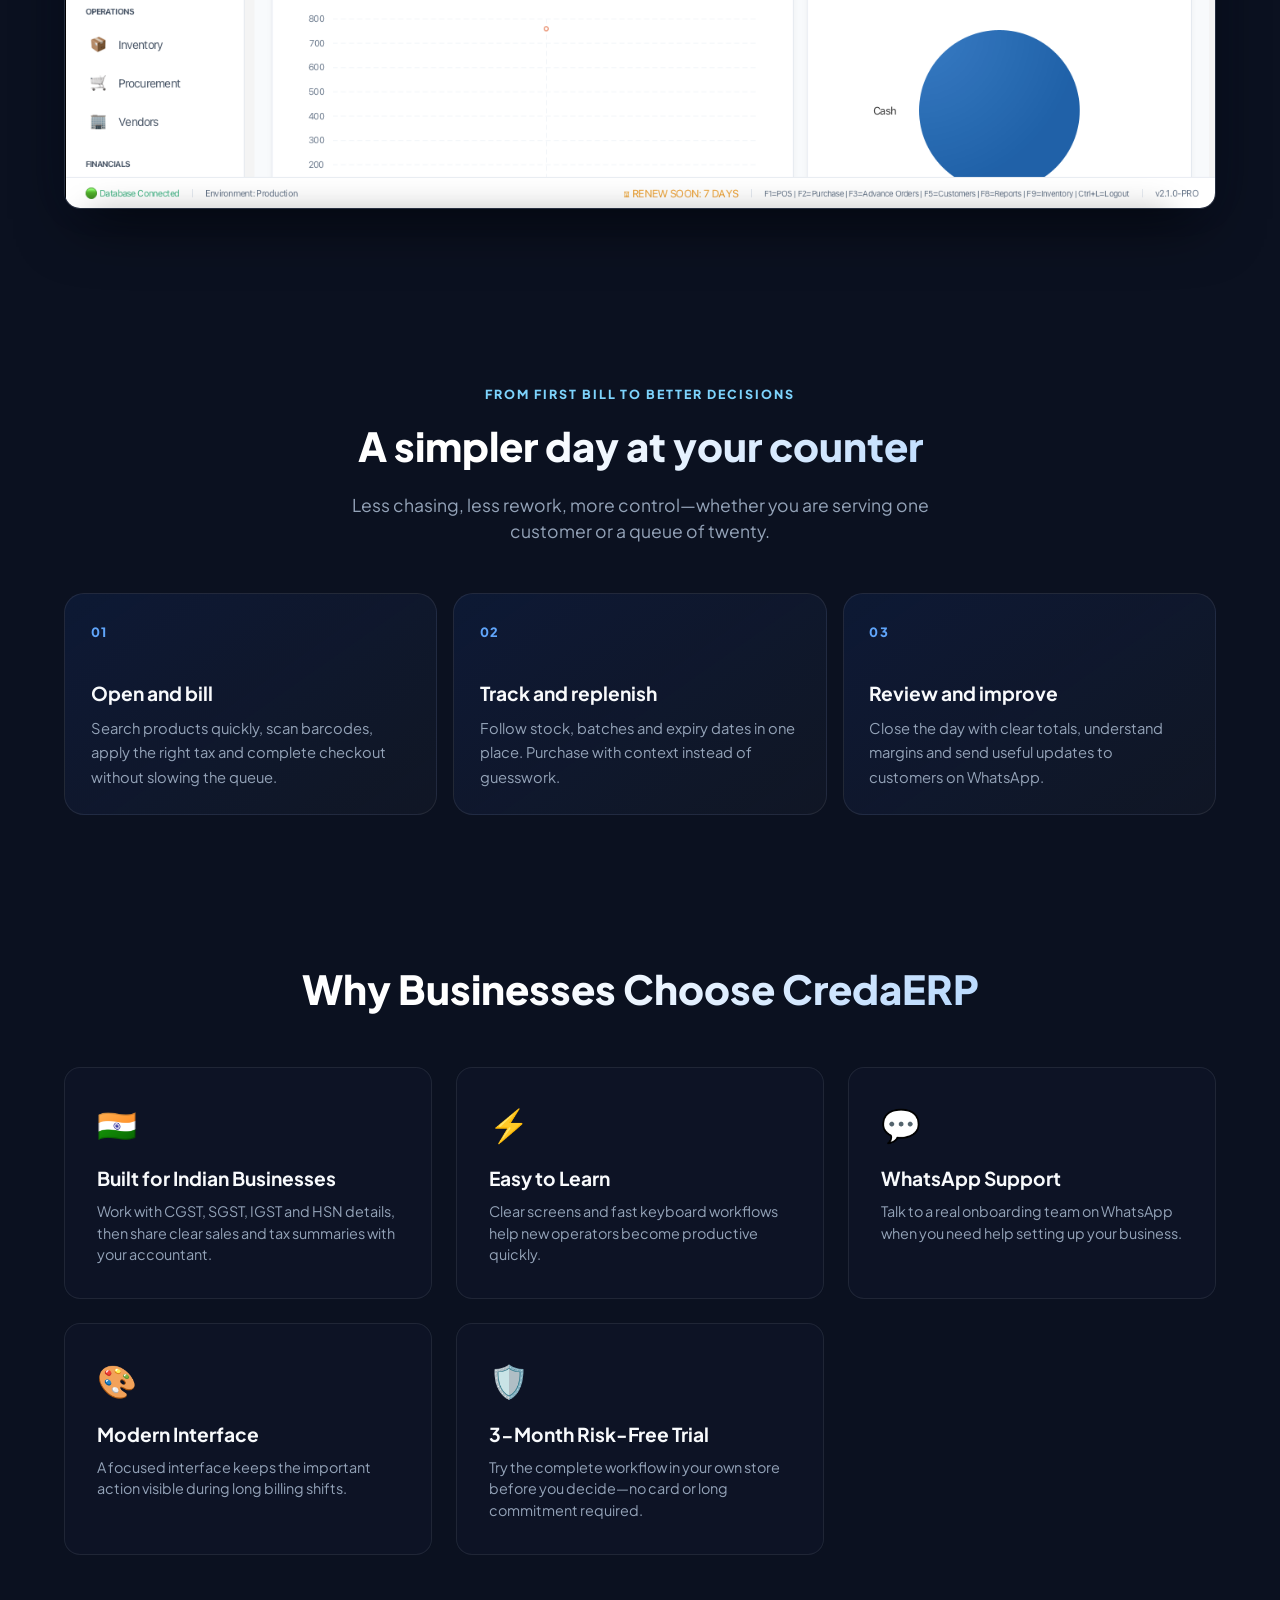
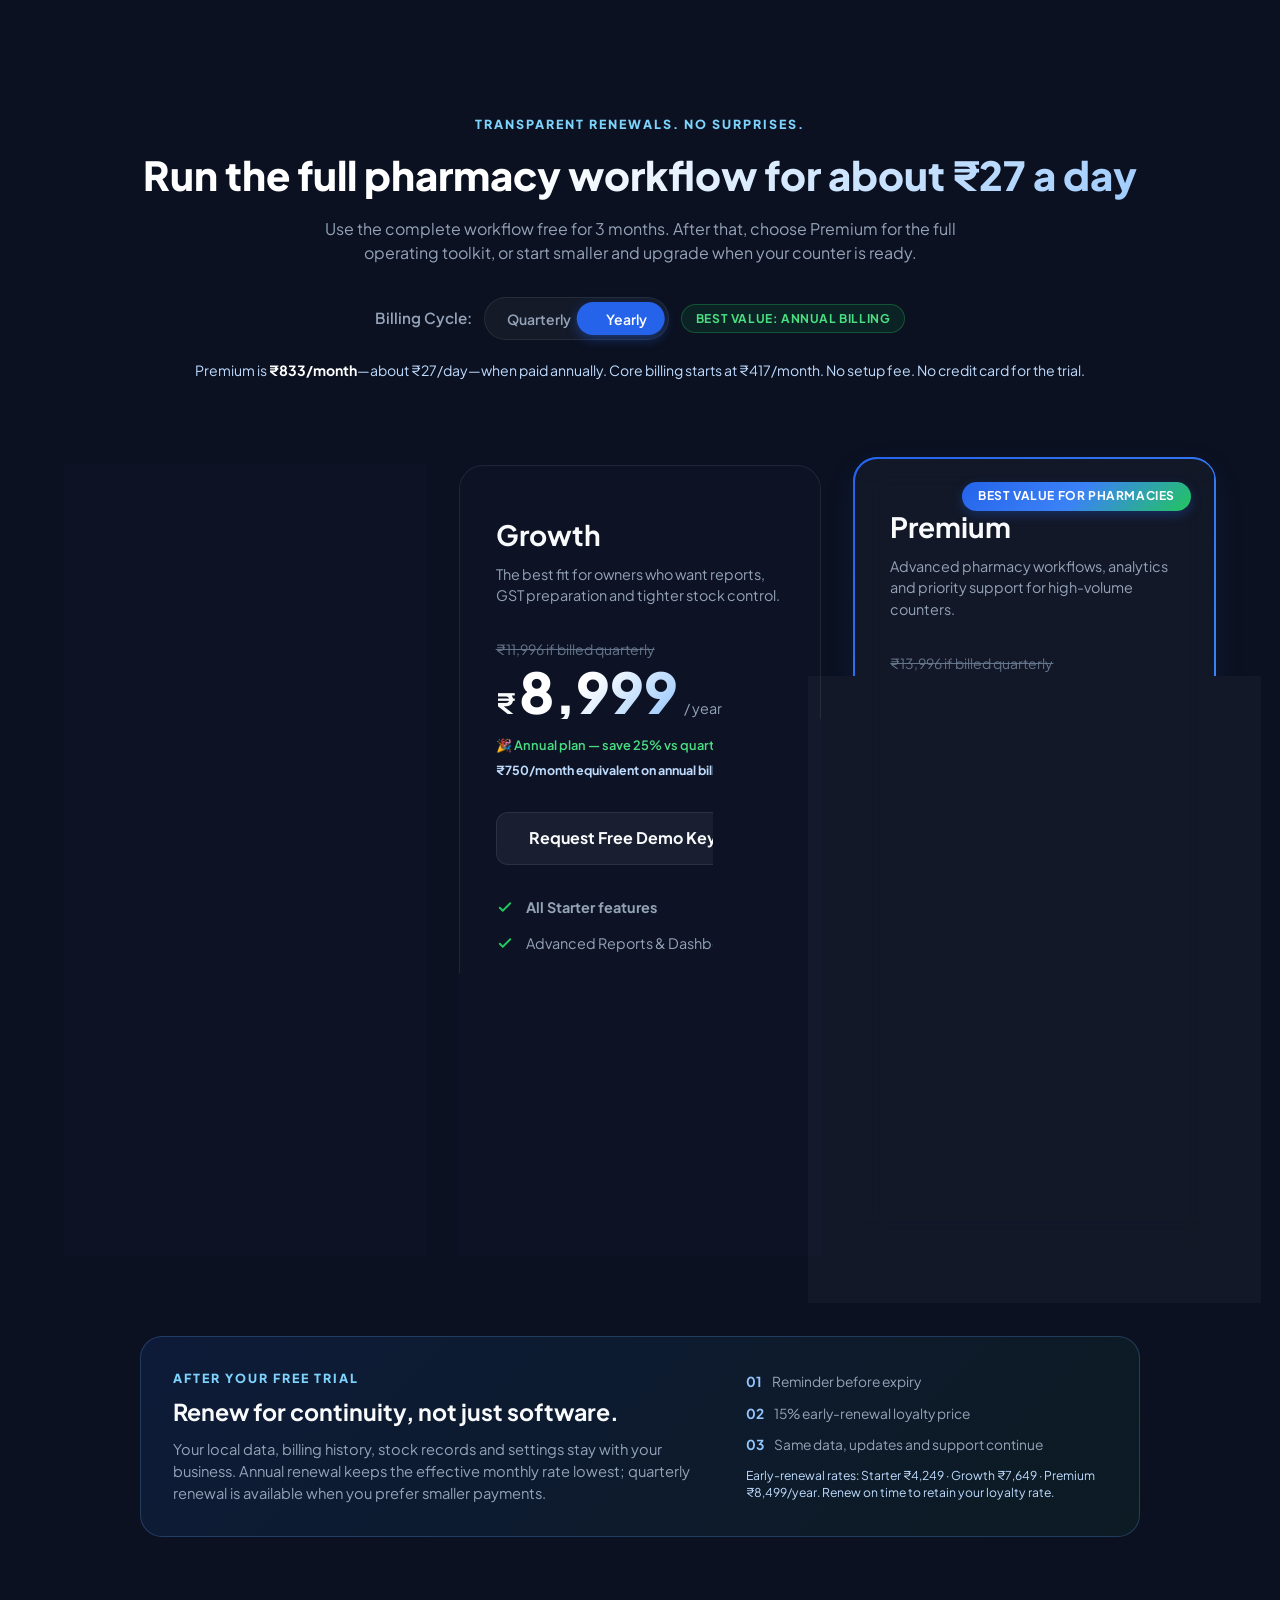
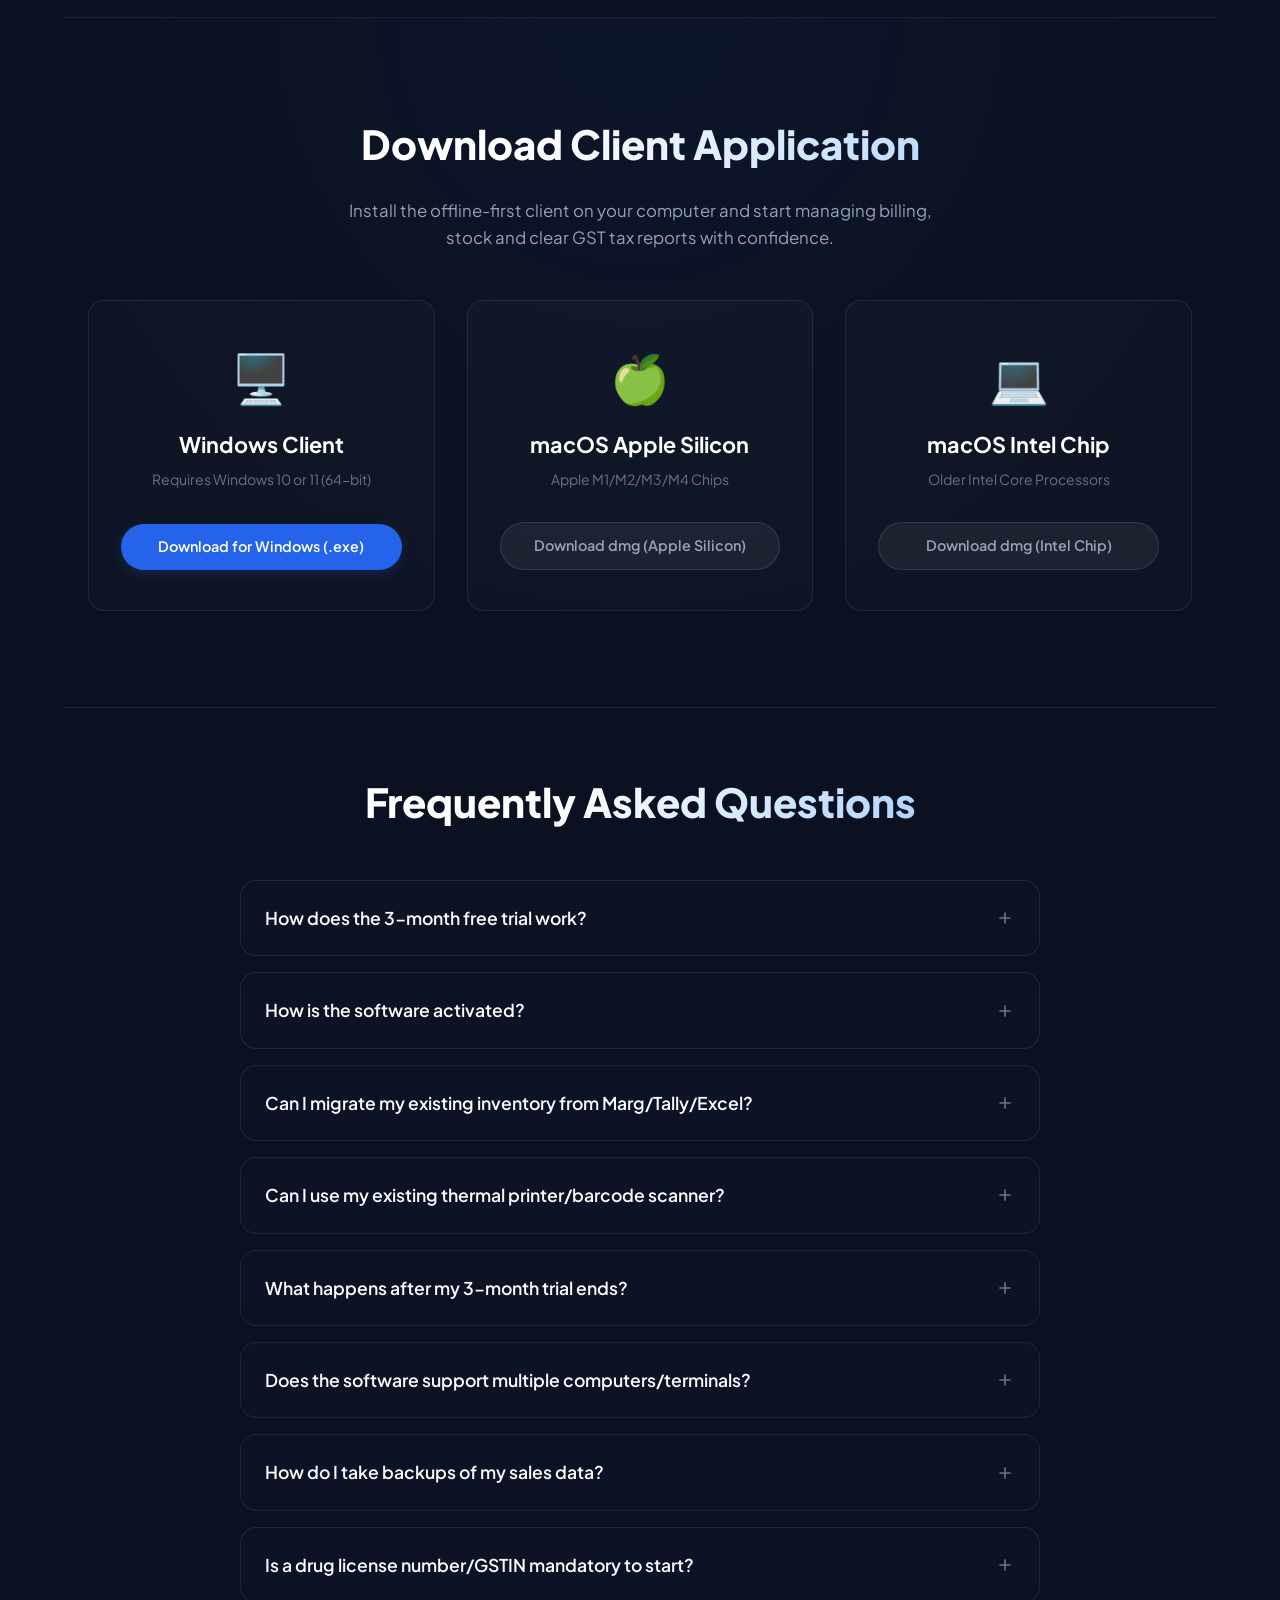
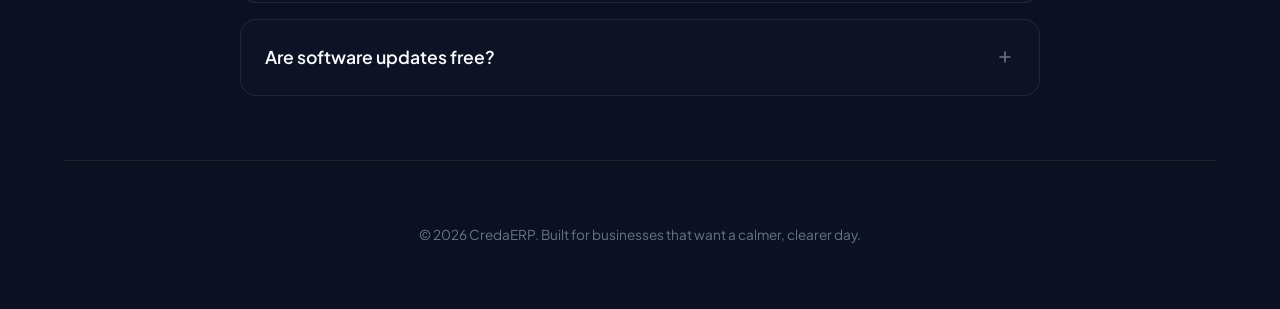
==== commit f0226af7: "updated" ====
--- a/index.html
+++ b/index.html
@@ -237,8 +237,8 @@
         <!-- Pricing / Licensing Section -->
         <section class="pricing-section" id="pricing">
             <p class="section-kicker">Transparent renewals. No surprises.</p>
-            <h2 class="section-title">Keep your counter running for about ₹14 a day</h2>
-            <p class="pricing-intro">Use the complete workflow free for 3 months. After that, renew annually for the lowest effective rate, or choose quarterly billing when flexibility matters more.</p>
+            <h2 class="section-title">Run the full pharmacy workflow for about ₹27 a day</h2>
+            <p class="pricing-intro">Use the complete workflow free for 3 months. After that, choose Premium for the full operating toolkit, or start smaller and upgrade when your counter is ready.</p>
             
             <!-- Controls Section -->
             <div class="controls-container">
@@ -252,7 +252,7 @@
                     </div>
                     <span class="save-badge">Best value: annual billing</span>
                 </div>
-                <p class="pricing-value-note">Renewal plans start at <strong>₹417/month</strong>—about ₹14/day—when paid annually. No setup fee. No credit card for the trial.</p>
+                <p class="pricing-value-note">Premium is <strong>₹833/month</strong>—about ₹27/day—when paid annually. Core billing starts at ₹417/month. No setup fee. No credit card for the trial.</p>
             </div>
 
             <!-- Pricing Grid -->
@@ -318,8 +318,7 @@
                 </div>
 
                 <!-- Growth Card -->
-                <div class="pricing-card popular" id="card-growth">
-                    <span class="card-badge">Most chosen</span>
+                <div class="pricing-card" id="card-growth">
                     <div class="card-header">
                         <h2>Growth</h2>
                         <p>The best fit for owners who want reports, GST preparation and tighter stock control.</p>
@@ -375,7 +374,8 @@
                 </div>
 
                 <!-- Premium Card -->
-                <div class="pricing-card" id="card-premium">
+                <div class="pricing-card popular" id="card-premium">
+                    <span class="card-badge">Best value for pharmacies</span>
                     <div class="card-header">
                         <h2>Premium</h2>
                         <p>Advanced pharmacy workflows, analytics and priority support for high-volume counters.</p>
@@ -390,6 +390,7 @@
                         </div>
                         <div class="price-trial-info" id="premium-trial-info">✨ 3 months free, then renew annually</div>
                         <div class="monthly-equivalent" id="premium-equivalent">₹833/month equivalent on annual billing</div>
+                        <div class="premium-upgrade-note" id="premium-upgrade-note">Only ₹84/month more than Growth</div>
                     </div>
 
                     <a href="#" class="cta-btn cta-btn-primary open-modal-btn" data-plan="Premium">Request Free Demo Key</a>
@@ -435,8 +436,9 @@
                 </div>
                 <div class="renewal-points">
                     <span><b>01</b> Reminder before expiry</span>
-                    <span><b>02</b> Same data, same workflow</span>
-                    <span><b>03</b> Updates and support continue</span>
+                    <span><b>02</b> 15% early-renewal loyalty price</span>
+                    <span><b>03</b> Same data, updates and support continue</span>
+                    <small>Early-renewal rates: Starter ₹4,249 · Growth ₹7,649 · Premium ₹8,499/year. Renew on time to retain your loyalty rate.</small>
                 </div>
             </div>
         </section>
--- a/style.css
+++ b/style.css
@@ -779,6 +779,13 @@
     color: #bfdbfe;
     font-size: .78rem;
     font-weight: 700;
+    min-height: 1.2em;
+}
+.premium-upgrade-note {
+    margin-top: .35rem;
+    color: #4ade80;
+    font-size: .78rem;
+    font-weight: 800;
     min-height: 1.2em;
 }
 
@@ -1546,6 +1553,7 @@
 .renewal-points { display: grid; gap: .7rem; }
 .renewal-points span { color: var(--text-secondary); font-size: .86rem; }
 .renewal-points b { color: #93c5fd; margin-right: .5rem; }
+.renewal-points small { color: #bfdbfe; font-size: .76rem; line-height: 1.4; }
 .pricing-section::before {
     content: none;
 }
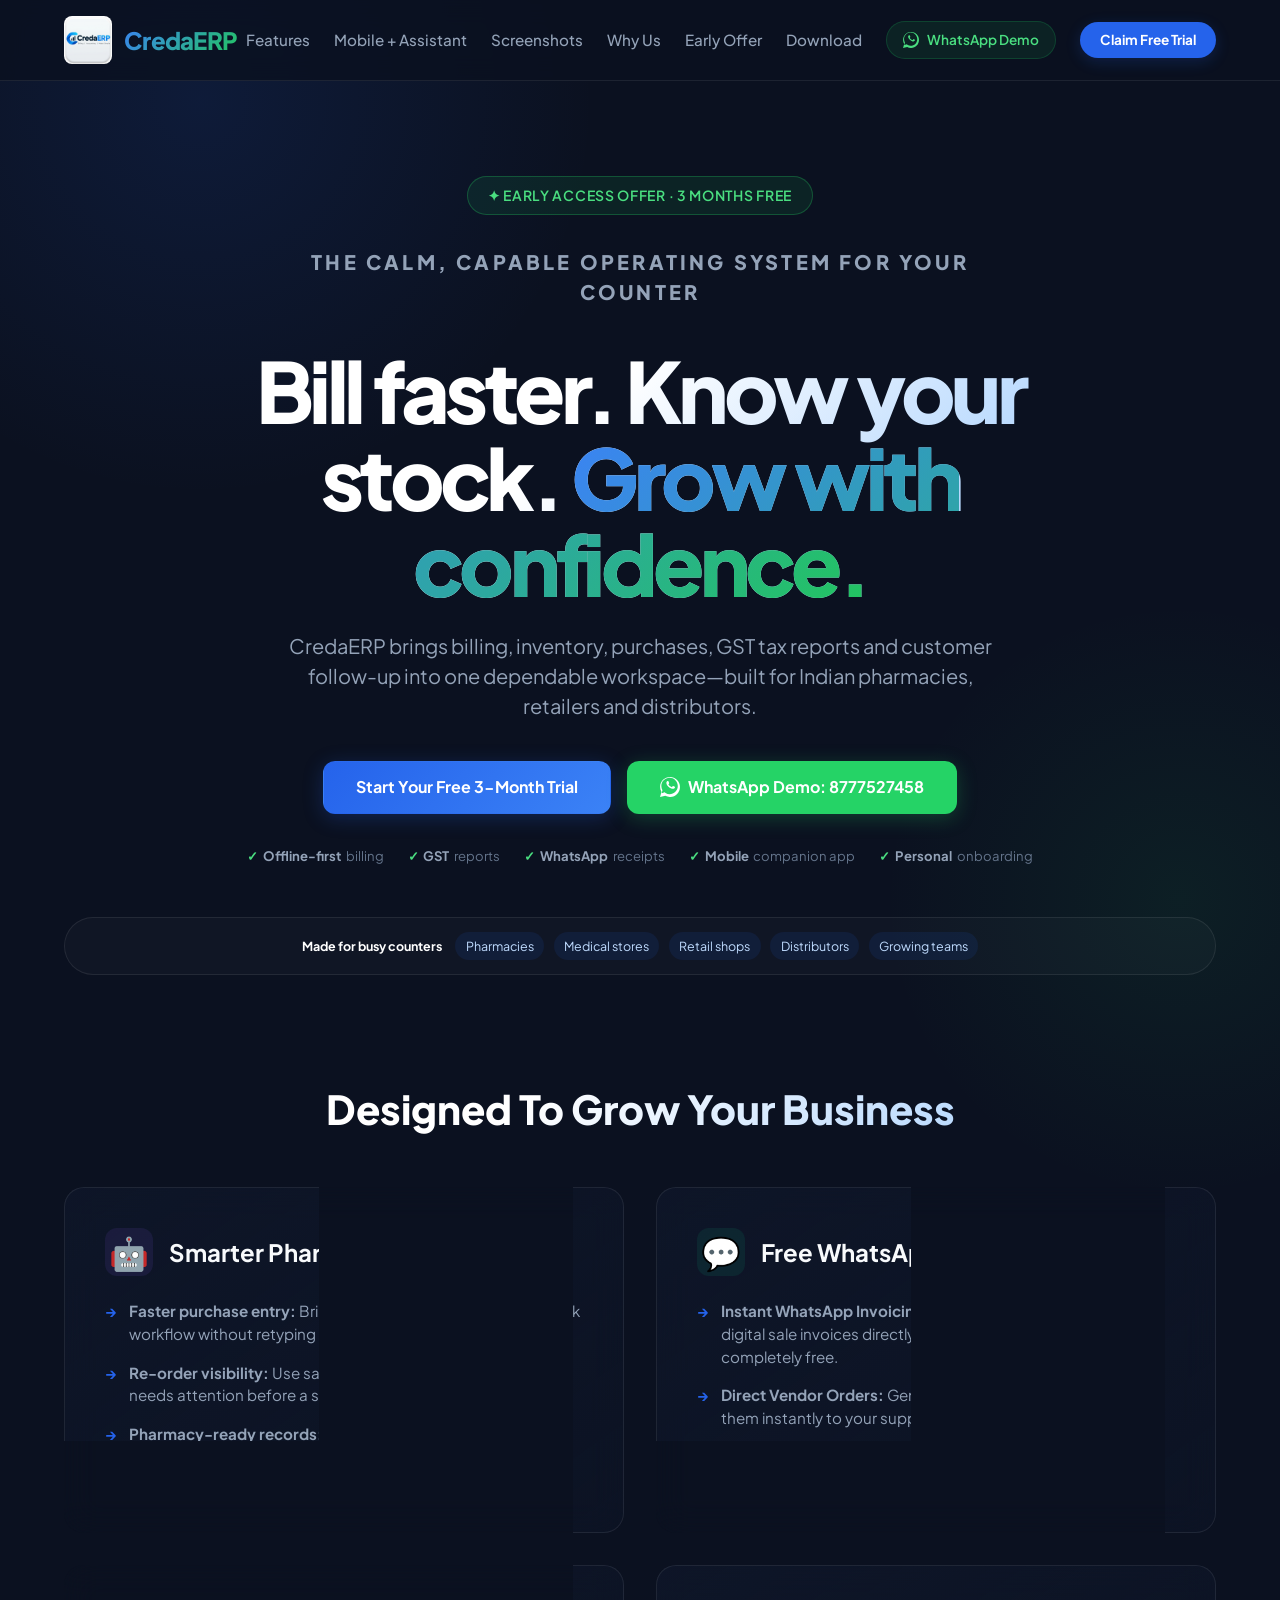
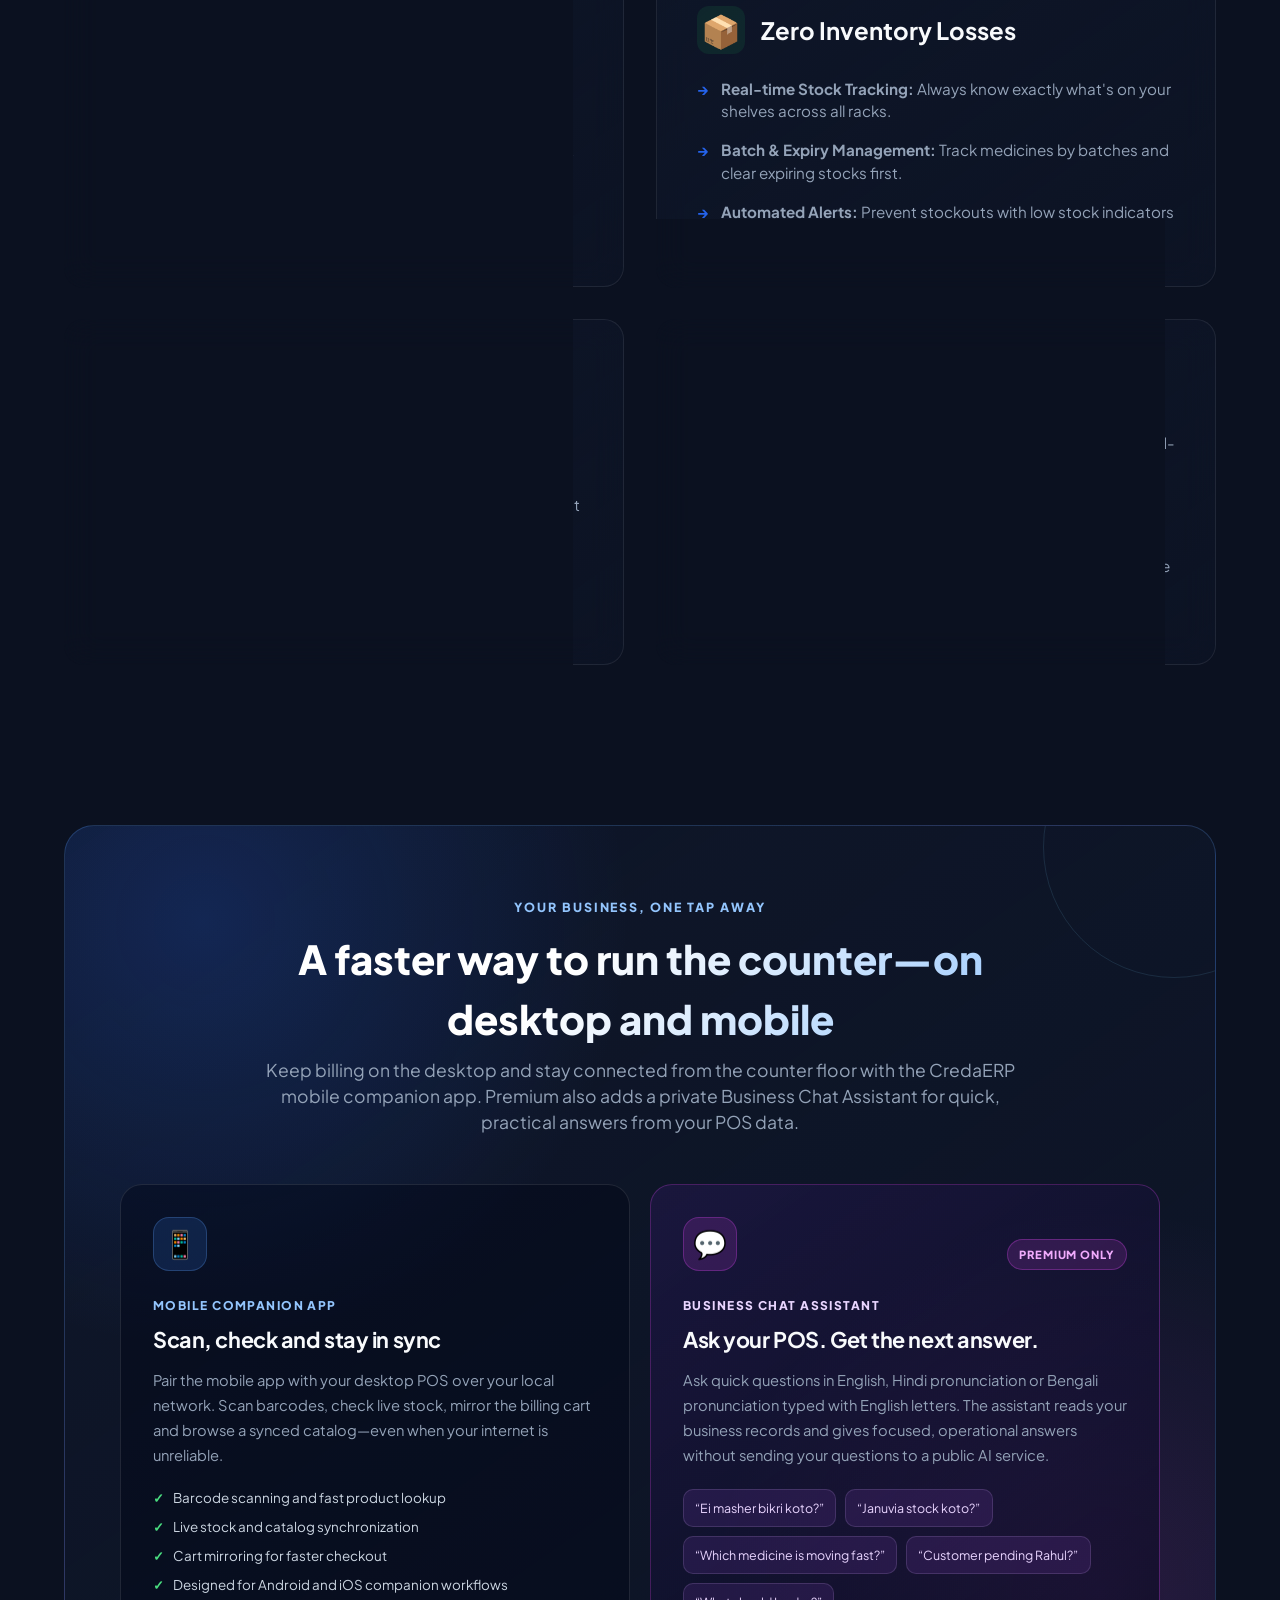
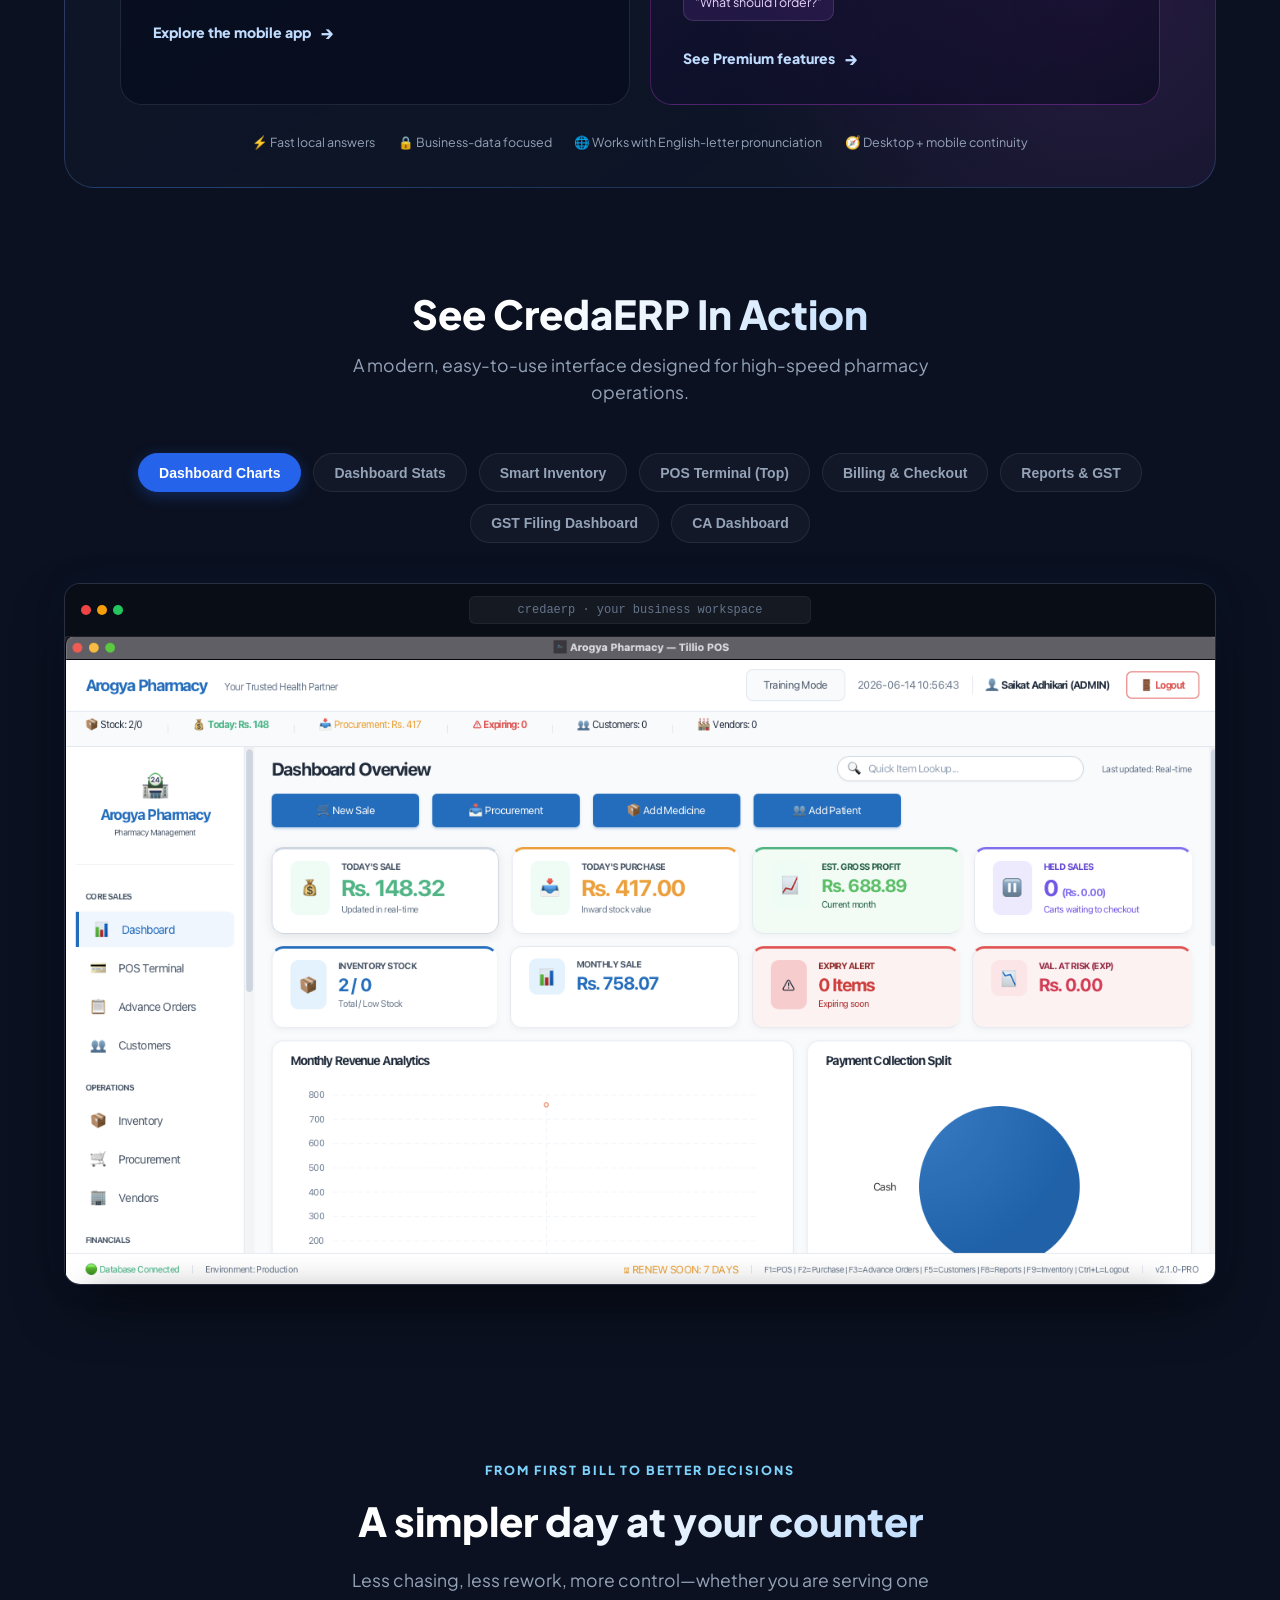
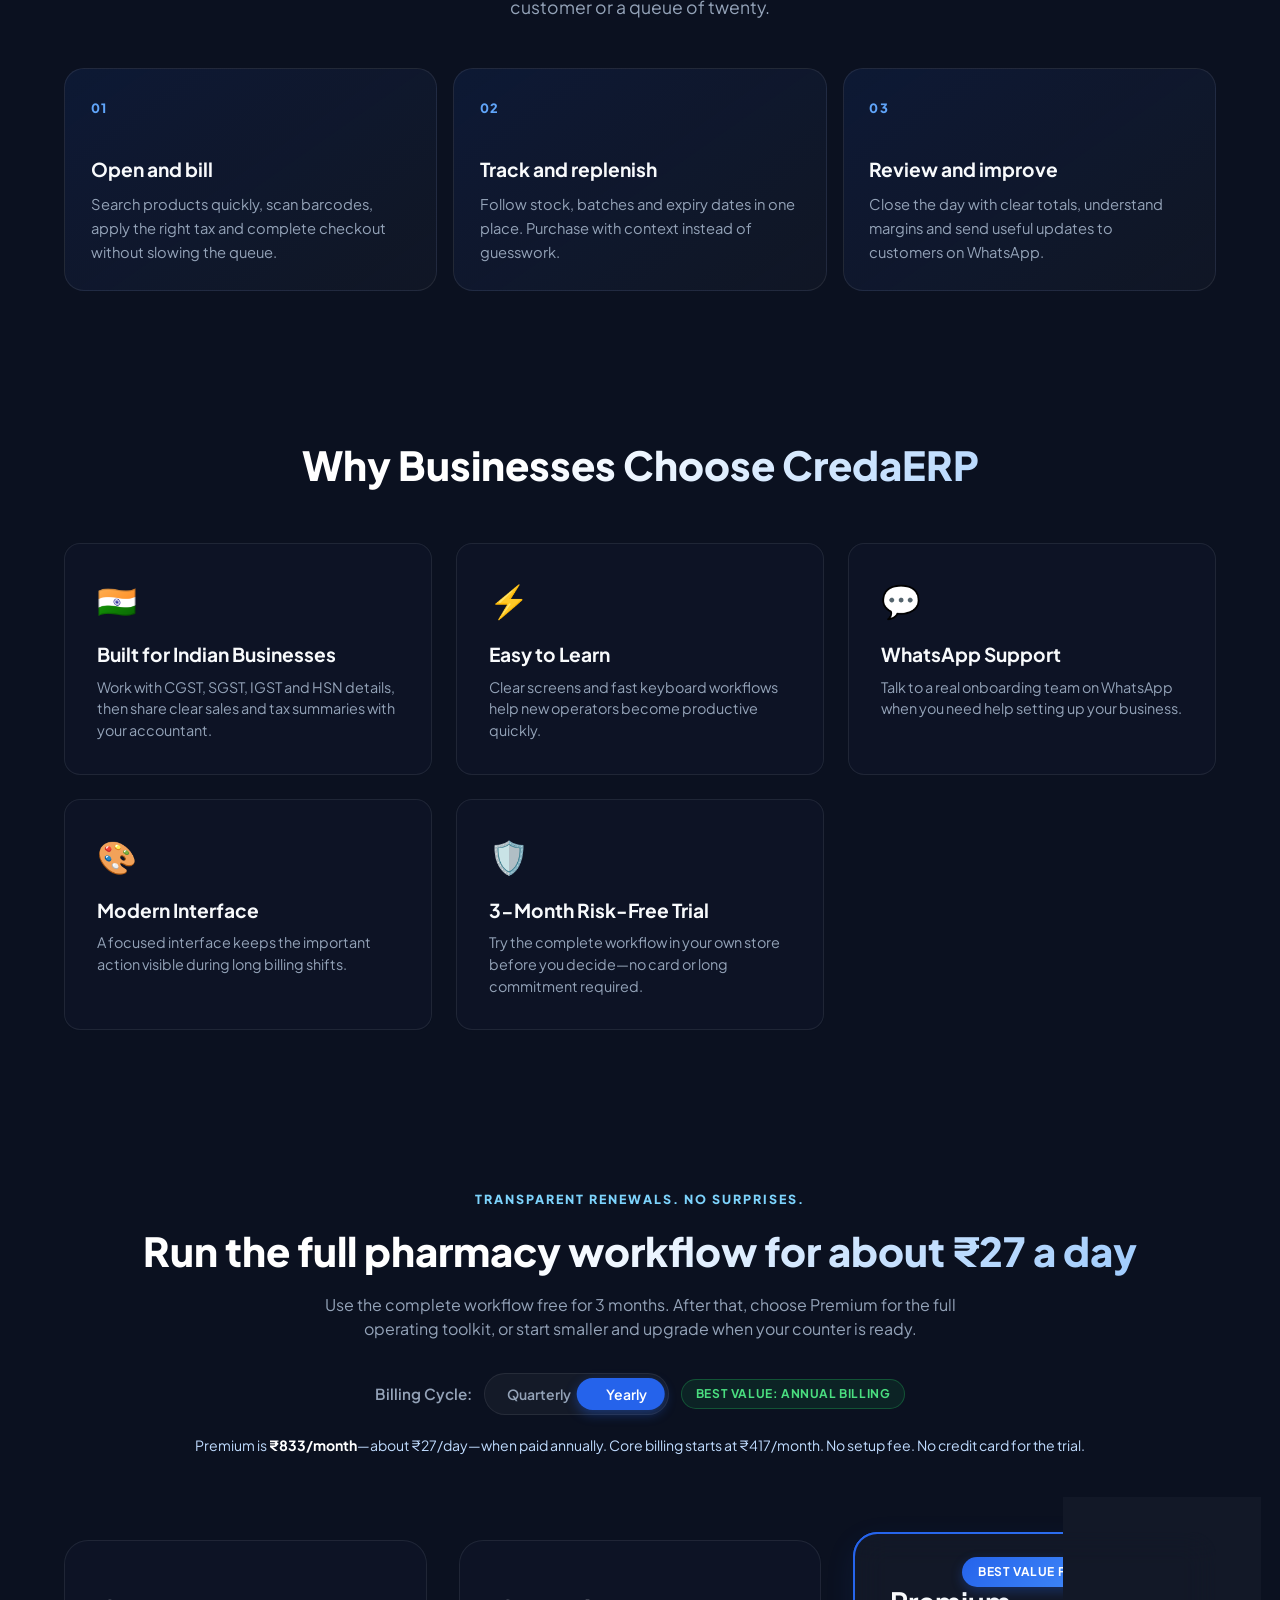
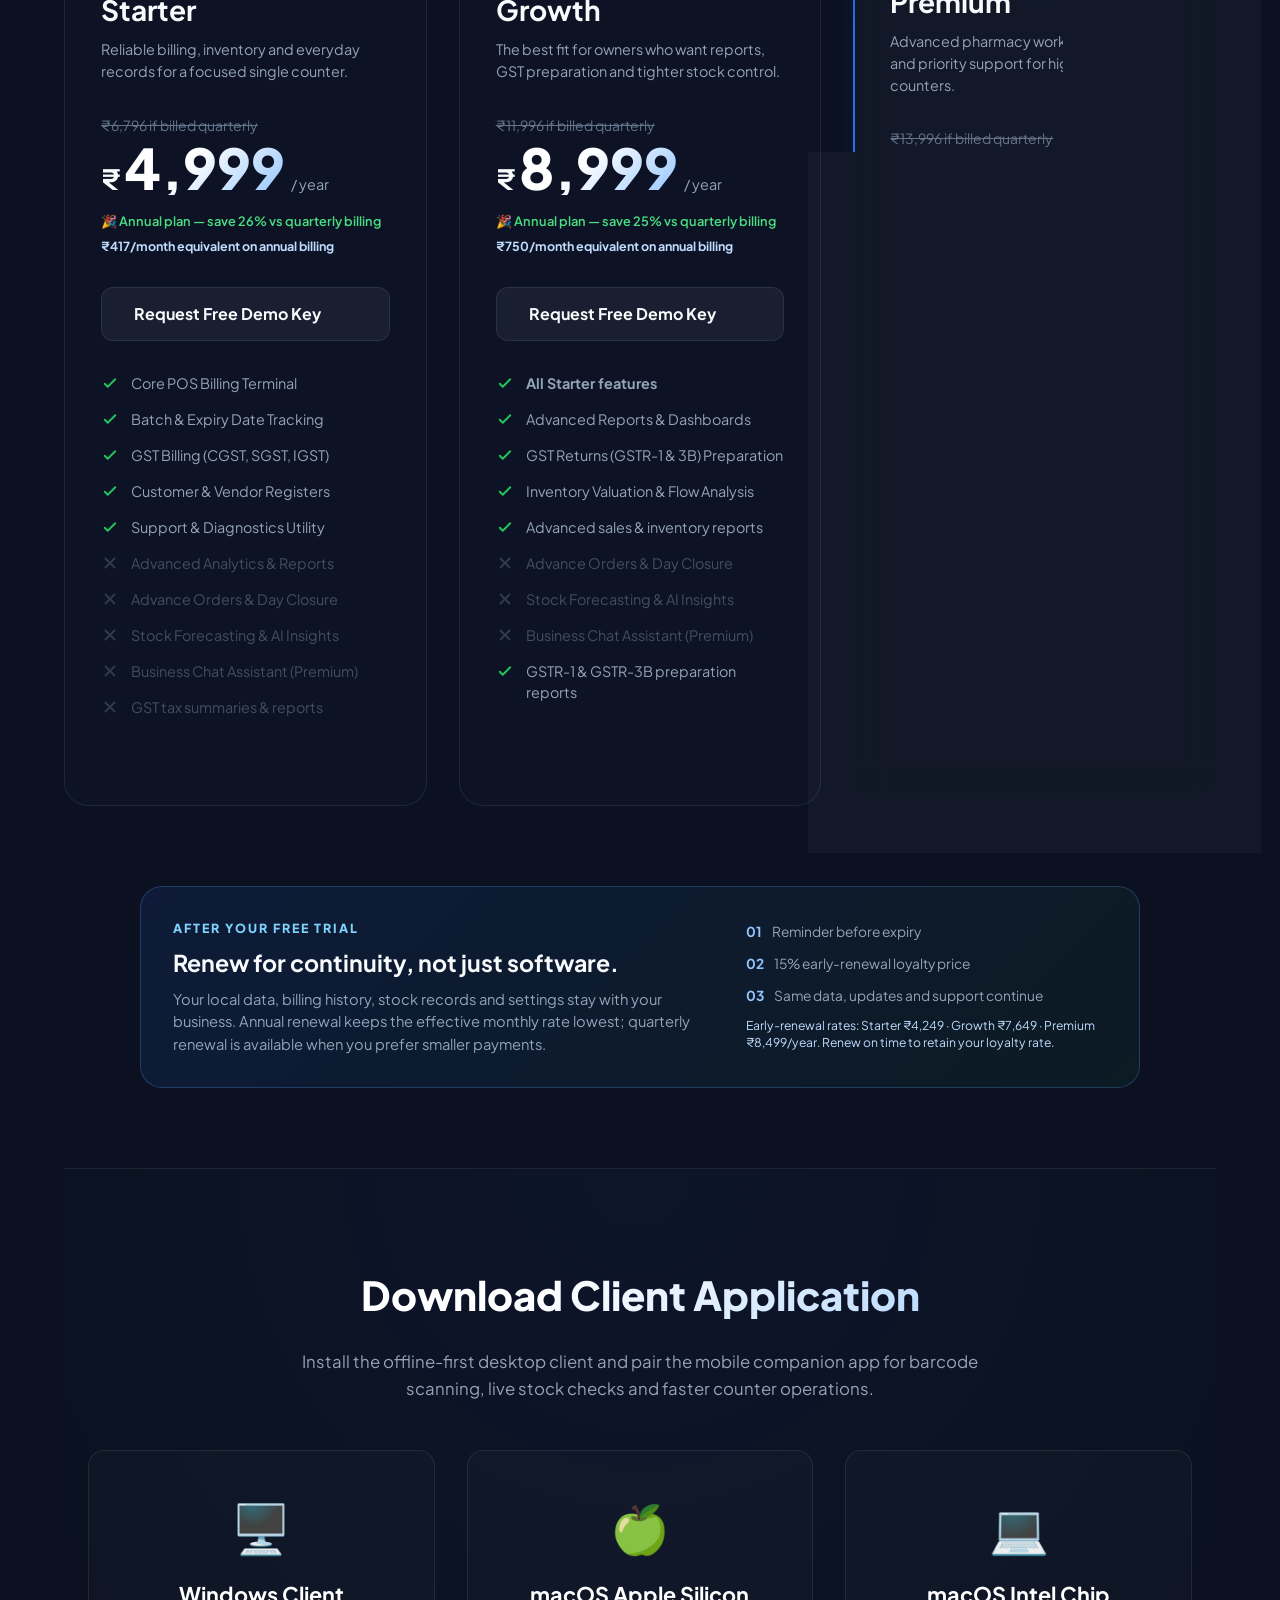
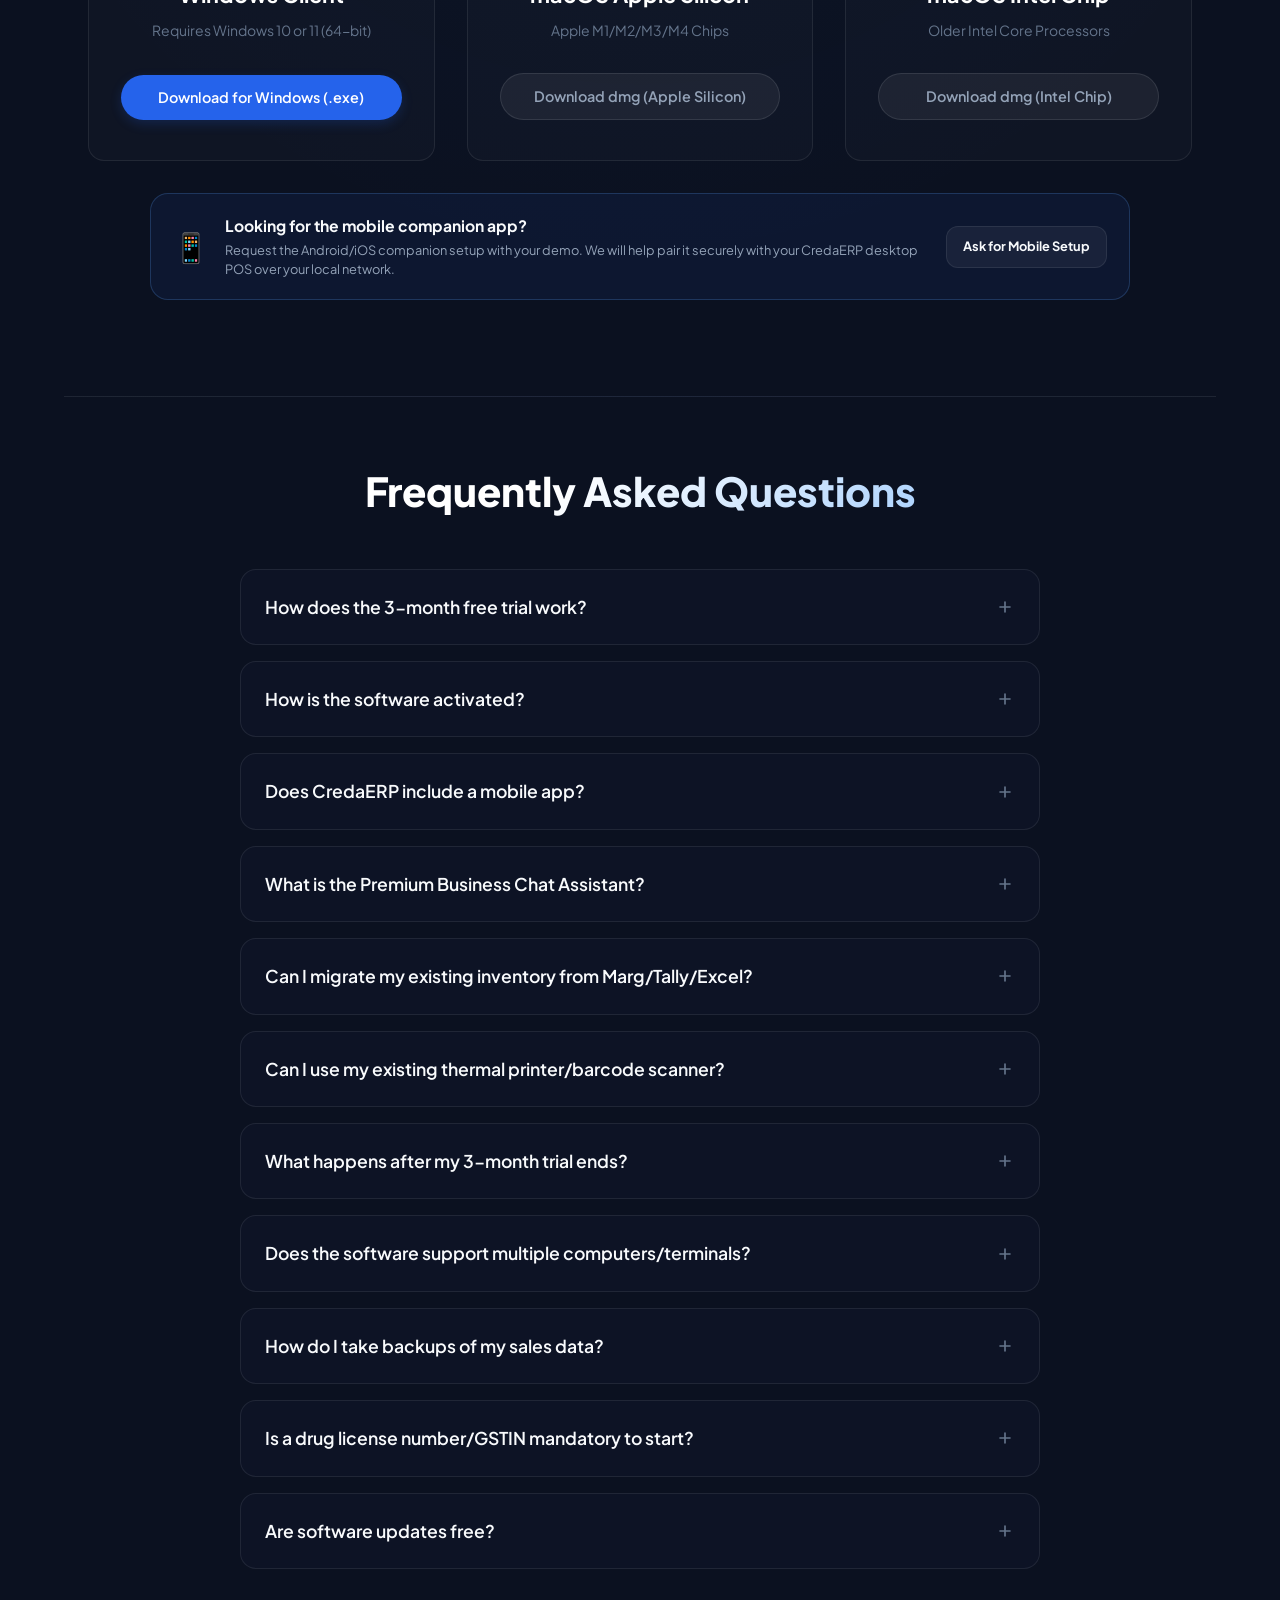
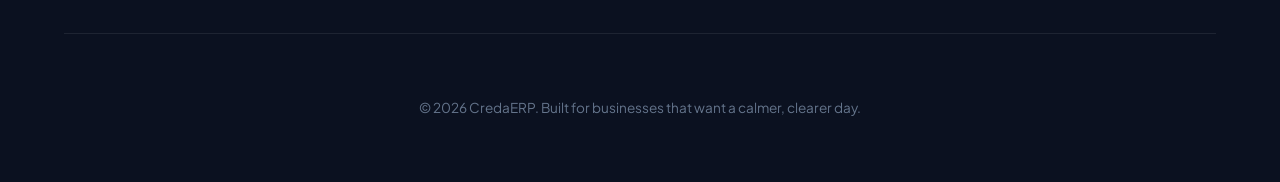
==== commit 78775401: "updated" ====
--- a/index.html
+++ b/index.html
@@ -19,6 +19,7 @@
             </a>
             <div class="nav-links">
                 <a href="#features">Features</a>
+                <a href="#mobile-assistant">Mobile + Assistant</a>
                 <a href="#screenshots">Screenshots</a>
                 <a href="#why-us">Why Us</a>
                 <a href="#pricing">Early Offer</a>
@@ -53,6 +54,7 @@
                 <span><b>Offline-first</b> billing</span>
                 <span><b>GST</b> reports</span>
                 <span><b>WhatsApp</b> receipts</span>
+                <span><b>Mobile</b> companion app</span>
                 <span><b>Personal</b> onboarding</span>
             </div>
         </header>
@@ -145,6 +147,51 @@
                     </ul>
                 </div>
 
+            </div>
+        </section>
+
+        <!-- Premium Assistant + Mobile App -->
+        <section class="assistant-mobile-section" id="mobile-assistant">
+            <div class="section-kicker">Your business, one tap away</div>
+            <h2 class="section-title">A faster way to run the counter—on desktop and mobile</h2>
+            <p class="section-subtitle">Keep billing on the desktop and stay connected from the counter floor with the CredaERP mobile companion app. Premium also adds a private Business Chat Assistant for quick, practical answers from your POS data.</p>
+
+            <div class="assistant-mobile-grid">
+                <article class="assistant-mobile-card mobile-app-card">
+                    <div class="assistant-card-icon">📱</div>
+                    <span class="assistant-card-label">Mobile companion app</span>
+                    <h3>Scan, check and stay in sync</h3>
+                    <p>Pair the mobile app with your desktop POS over your local network. Scan barcodes, check live stock, mirror the billing cart and browse a synced catalog—even when your internet is unreliable.</p>
+                    <ul class="assistant-check-list">
+                        <li>Barcode scanning and fast product lookup</li>
+                        <li>Live stock and catalog synchronization</li>
+                        <li>Cart mirroring for faster checkout</li>
+                        <li>Designed for Android and iOS companion workflows</li>
+                    </ul>
+                    <a href="#download" class="inline-cta">Explore the mobile app <span>→</span></a>
+                </article>
+
+                <article class="assistant-mobile-card business-chat-card">
+                    <div class="assistant-card-topline"><div class="assistant-card-icon">💬</div><span class="premium-pill">Premium only</span></div>
+                    <span class="assistant-card-label">Business Chat Assistant</span>
+                    <h3>Ask your POS. Get the next answer.</h3>
+                    <p>Ask quick questions in English, Hindi pronunciation or Bengali pronunciation typed with English letters. The assistant reads your business records and gives focused, operational answers without sending your questions to a public AI service.</p>
+                    <div class="chat-question-cloud" aria-label="Example Business Chat questions">
+                        <span>“Ei masher bikri koto?”</span>
+                        <span>“Januvia stock koto?”</span>
+                        <span>“Which medicine is moving fast?”</span>
+                        <span>“Customer pending Rahul?”</span>
+                        <span>“What should I order?”</span>
+                    </div>
+                    <a href="#pricing" class="inline-cta">See Premium features <span>→</span></a>
+                </article>
+            </div>
+
+            <div class="assistant-trust-row">
+                <span>⚡ Fast local answers</span>
+                <span>🔒 Business-data focused</span>
+                <span>🌐 Works with English-letter pronunciation</span>
+                <span>🧭 Desktop + mobile continuity</span>
             </div>
         </section>
 
@@ -312,6 +359,10 @@
                         </li>
                         <li class="unsupported">
                             <svg class="feature-icon cross" fill="none" stroke="currentColor" viewBox="0 0 24 24" xmlns="http://www.w3.org/2000/svg"><path stroke-linecap="round" stroke-linejoin="round" stroke-width="2.5" d="M6 18L18 6M6 6l12 12"></path></svg>
+                            <span>Business Chat Assistant (Premium)</span>
+                        </li>
+                        <li class="unsupported">
+                            <svg class="feature-icon cross" fill="none" stroke="currentColor" viewBox="0 0 24 24" xmlns="http://www.w3.org/2000/svg"><path stroke-linecap="round" stroke-linejoin="round" stroke-width="2.5" d="M6 18L18 6M6 6l12 12"></path></svg>
                             <span>GST tax summaries & reports</span>
                         </li>
                     </ul>
@@ -366,6 +417,10 @@
                             <svg class="feature-icon cross" fill="none" stroke="currentColor" viewBox="0 0 24 24" xmlns="http://www.w3.org/2000/svg"><path stroke-linecap="round" stroke-linejoin="round" stroke-width="2.5" d="M6 18L18 6M6 6l12 12"></path></svg>
                             <span>Stock Forecasting & AI Insights</span>
                         </li>
+                        <li class="unsupported">
+                            <svg class="feature-icon cross" fill="none" stroke="currentColor" viewBox="0 0 24 24" xmlns="http://www.w3.org/2000/svg"><path stroke-linecap="round" stroke-linejoin="round" stroke-width="2.5" d="M6 18L18 6M6 6l12 12"></path></svg>
+                            <span>Business Chat Assistant (Premium)</span>
+                        </li>
                         <li>
                             <svg class="feature-icon check" fill="none" stroke="currentColor" viewBox="0 0 24 24" xmlns="http://www.w3.org/2000/svg"><path stroke-linecap="round" stroke-linejoin="round" stroke-width="2.5" d="M5 13l4 4L19 7"></path></svg>
                             <span>GSTR-1 & GSTR-3B preparation reports</span>
@@ -415,6 +470,10 @@
                         <li>
                             <svg class="feature-icon check" fill="none" stroke="currentColor" viewBox="0 0 24 24" xmlns="http://www.w3.org/2000/svg"><path stroke-linecap="round" stroke-linejoin="round" stroke-width="2.5" d="M5 13l4 4L19 7"></path></svg>
                             <span>AI Stock Forecasting & Autofill</span>
+                        </li>
+                        <li>
+                            <svg class="feature-icon check" fill="none" stroke="currentColor" viewBox="0 0 24 24" xmlns="http://www.w3.org/2000/svg"><path stroke-linecap="round" stroke-linejoin="round" stroke-width="2.5" d="M5 13l4 4L19 7"></path></svg>
+                            <span><strong>Premium Business Chat Assistant</strong> for fast sales, stock, customer, supplier and reorder queries</span>
                         </li>
                         <li>
                             <svg class="feature-icon check" fill="none" stroke="currentColor" viewBox="0 0 24 24" xmlns="http://www.w3.org/2000/svg"><path stroke-linecap="round" stroke-linejoin="round" stroke-width="2.5" d="M5 13l4 4L19 7"></path></svg>
@@ -598,8 +657,8 @@
         <!-- Download Section -->
         <section class="download-section" id="download">
             <h2 class="section-title">Download Client Application</h2>
-            <p style="text-align: center; color: var(--text-secondary); max-width: 600px; margin: -1.5rem auto 3rem auto; font-size: 1.05rem; line-height: 1.6;">
-                Install the offline-first client on your computer and start managing billing, stock and clear GST tax reports with confidence.
+                <p style="text-align: center; color: var(--text-secondary); max-width: 680px; margin: -1.5rem auto 3rem auto; font-size: 1.05rem; line-height: 1.6;">
+                Install the offline-first desktop client and pair the mobile companion app for barcode scanning, live stock checks and faster counter operations.
             </p>
             
             <div class="download-grid">
@@ -633,6 +692,14 @@
                     </a>
                 </div>
             </div>
+            <div class="mobile-download-note">
+                <div class="mobile-download-icon">📱</div>
+                <div>
+                    <h3>Looking for the mobile companion app?</h3>
+                    <p>Request the Android/iOS companion setup with your demo. We will help pair it securely with your CredaERP desktop POS over your local network.</p>
+                </div>
+                <a href="https://wa.me/918777527458" class="cta-btn cta-btn-secondary" target="_blank">Ask for Mobile Setup</a>
+            </div>
         </section>
 
         <!-- FAQs Section -->
@@ -660,6 +727,30 @@
                     <div class="faq-answer">
                         <div class="faq-answer-inner">
                             CredaERP includes an offline-first architecture for maximum billing terminal reliability. When you register for the trial, we generate a license key tied securely to your machine's hardware ID. You input this key during setup, and the application activates instantly—working 100% offline without needing a constant internet connection.
+                        </div>
+                    </div>
+                </div>
+
+                <div class="faq-item">
+                    <div class="faq-question">
+                        <span>Does CredaERP include a mobile app?</span>
+                        <svg class="faq-icon" fill="none" stroke="currentColor" viewBox="0 0 24 24" xmlns="http://www.w3.org/2000/svg"><path stroke-linecap="round" stroke-linejoin="round" stroke-width="2" d="M12 6v6m0 0v6m0-6h6m-6 0H6"></path></svg>
+                    </div>
+                    <div class="faq-answer">
+                        <div class="faq-answer-inner">
+                            Yes. The mobile companion app pairs with the desktop POS over your local network for barcode scanning, product lookup, stock checks and cart mirroring. Request the mobile setup with your demo and our onboarding team will help you pair it securely.
+                        </div>
+                    </div>
+                </div>
+
+                <div class="faq-item">
+                    <div class="faq-question">
+                        <span>What is the Premium Business Chat Assistant?</span>
+                        <svg class="faq-icon" fill="none" stroke="currentColor" viewBox="0 0 24 24" xmlns="http://www.w3.org/2000/svg"><path stroke-linecap="round" stroke-linejoin="round" stroke-width="2" d="M12 6v6m0 0v6m0-6h6m-6 0H6"></path></svg>
+                    </div>
+                    <div class="faq-answer">
+                        <div class="faq-answer-inner">
+                            It is a Premium-only business assistant for quick operational questions such as monthly sales, available stock, medicine location, fast-moving medicines, customer or supplier balances and reorder suggestions. You can type English, Hindi pronunciation or Bengali pronunciation using English letters. It is designed for fast, focused answers from your POS data and is available on desktop and paired mobile.
                         </div>
                     </div>
                 </div>
--- a/style.css
+++ b/style.css
@@ -1562,6 +1562,74 @@
 .pricing-card.popular:hover { transform: translateY(-14px); }
 .cta-btn-primary { background: linear-gradient(135deg, #2563eb, #3b82f6); }
 
+/* Mobile app + Premium Business Chat positioning */
+.assistant-mobile-section {
+    position: relative;
+    margin: 5rem 0 2rem;
+    padding: 4.5rem 2rem 2.25rem;
+    border: 1px solid rgba(96, 165, 250, .22);
+    border-radius: 30px;
+    overflow: hidden;
+    background:
+        radial-gradient(circle at 12% 10%, rgba(37, 99, 235, .22), transparent 32%),
+        radial-gradient(circle at 90% 80%, rgba(217, 70, 239, .13), transparent 30%),
+        linear-gradient(145deg, rgba(15, 23, 42, .9), rgba(15, 23, 42, .58));
+}
+.assistant-mobile-section::after {
+    content: '';
+    position: absolute;
+    width: 260px;
+    height: 260px;
+    right: -90px;
+    top: -110px;
+    border: 1px solid rgba(125, 211, 252, .12);
+    border-radius: 50%;
+    pointer-events: none;
+}
+.assistant-mobile-section > * { position: relative; z-index: 1; }
+.assistant-mobile-section .section-kicker { text-align: center; color: #93c5fd; }
+.assistant-mobile-section .section-title { max-width: 780px; margin-left: auto; margin-right: auto; }
+.assistant-mobile-section .section-subtitle { max-width: 760px; }
+.assistant-mobile-grid {
+    display: grid;
+    grid-template-columns: repeat(2, minmax(0, 1fr));
+    gap: 1.25rem;
+    max-width: 1040px;
+    margin: 2.5rem auto 1.75rem;
+}
+.assistant-mobile-card {
+    padding: 2rem;
+    border: 1px solid rgba(255, 255, 255, .1);
+    border-radius: 22px;
+    background: rgba(2, 6, 23, .42);
+    transition: var(--transition-smooth);
+}
+.assistant-mobile-card:hover { transform: translateY(-5px); border-color: rgba(147, 197, 253, .42); background: rgba(2, 6, 23, .62); }
+.business-chat-card { border-color: rgba(217, 70, 239, .28); background: linear-gradient(145deg, rgba(76, 29, 149, .2), rgba(2, 6, 23, .48)); }
+.assistant-card-topline { display: flex; align-items: center; justify-content: space-between; }
+.assistant-card-icon { width: 54px; height: 54px; display: grid; place-items: center; border-radius: 16px; font-size: 1.7rem; background: rgba(59, 130, 246, .16); border: 1px solid rgba(96, 165, 250, .25); margin-bottom: 1.3rem; }
+.business-chat-card .assistant-card-icon { background: rgba(217, 70, 239, .15); border-color: rgba(217, 70, 239, .28); }
+.assistant-card-label { color: #93c5fd; font-size: .75rem; font-weight: 800; letter-spacing: .12em; text-transform: uppercase; }
+.business-chat-card .assistant-card-label { color: #e9d5ff; }
+.assistant-mobile-card h3 { font-size: 1.35rem; margin: .55rem 0 .7rem; letter-spacing: -.02em; }
+.assistant-mobile-card p { color: var(--text-secondary); font-size: .92rem; line-height: 1.7; }
+.assistant-check-list { list-style: none; display: grid; gap: .55rem; margin: 1.25rem 0 1.5rem; }
+.assistant-check-list li { color: #cbd5e1; font-size: .84rem; }
+.assistant-check-list li::before { content: '✓'; color: #4ade80; font-weight: 800; margin-right: .55rem; }
+.premium-pill { padding: .38rem .7rem; border-radius: 999px; background: rgba(217, 70, 239, .15); border: 1px solid rgba(217, 70, 239, .3); color: #f0abfc; font-size: .7rem; font-weight: 800; text-transform: uppercase; letter-spacing: .08em; }
+.chat-question-cloud { display: flex; flex-wrap: wrap; gap: .55rem; margin: 1.3rem 0 1.5rem; }
+.chat-question-cloud span { padding: .55rem .7rem; border-radius: 10px; color: #e9d5ff; background: rgba(168, 85, 247, .12); border: 1px solid rgba(216, 180, 254, .16); font-size: .78rem; }
+.inline-cta { display: inline-flex; align-items: center; gap: .55rem; color: #bfdbfe; text-decoration: none; font-size: .88rem; font-weight: 800; }
+.inline-cta span { font-size: 1.1rem; transition: transform .2s ease; }
+.inline-cta:hover { color: #fff; }
+.inline-cta:hover span { transform: translateX(4px); }
+.assistant-trust-row { display: flex; flex-wrap: wrap; justify-content: center; gap: .65rem 1.4rem; color: #94a3b8; font-size: .78rem; }
+.mobile-download-note { display: flex; align-items: center; gap: 1rem; max-width: 980px; margin: 2rem auto 0; padding: 1.2rem 1.4rem; border: 1px solid rgba(96, 165, 250, .22); border-radius: 18px; background: rgba(37, 99, 235, .08); }
+.mobile-download-icon { flex: 0 0 auto; font-size: 1.8rem; }
+.mobile-download-note h3 { font-size: .98rem; margin-bottom: .25rem; }
+.mobile-download-note p { color: var(--text-secondary); font-size: .8rem; line-height: 1.5; }
+.mobile-download-note .cta-btn { margin-left: auto; flex: 0 0 auto; padding: .65rem 1rem; font-size: .8rem; }
+
 @media (max-width: 768px) {
     .container { padding-top: 5.25rem; }
     .nav-container { padding: .75rem 1rem; }
@@ -1579,6 +1647,12 @@
     .journey-grid { grid-template-columns: 1fr; }
     .journey-card { min-height: auto; }
     .journey-card h3 { margin-top: 1.25rem; }
+    .assistant-mobile-section { margin-top: 3.25rem; padding: 3rem 1rem 1.5rem; border-radius: 22px; }
+    .assistant-mobile-grid { grid-template-columns: 1fr; margin-top: 2rem; }
+    .assistant-mobile-card { padding: 1.4rem; }
+    .assistant-trust-row { justify-content: flex-start; }
+    .mobile-download-note { align-items: flex-start; flex-wrap: wrap; }
+    .mobile-download-note .cta-btn { margin-left: 0; width: 100%; text-align: center; }
     .pricing-card.popular { transform: none; }
     .renewal-promise { grid-template-columns: 1fr; padding: 1.5rem; }
 }
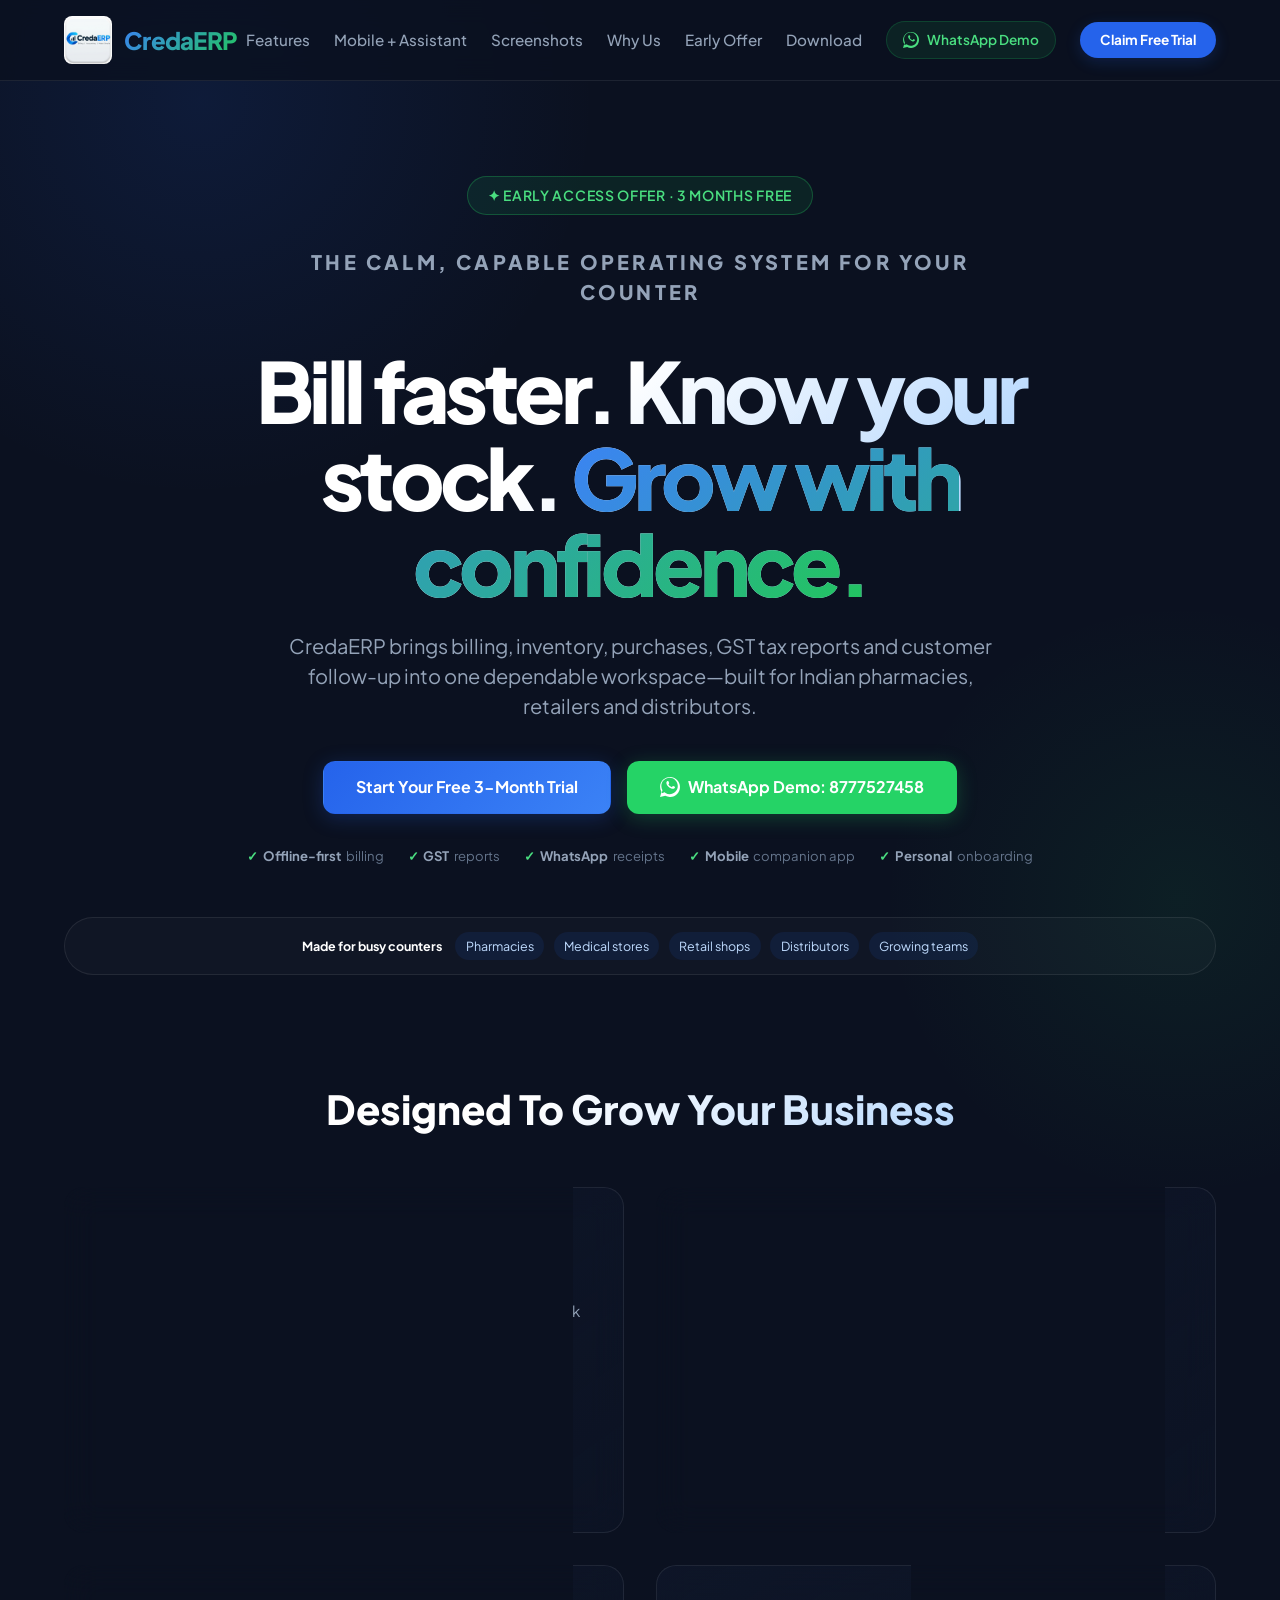
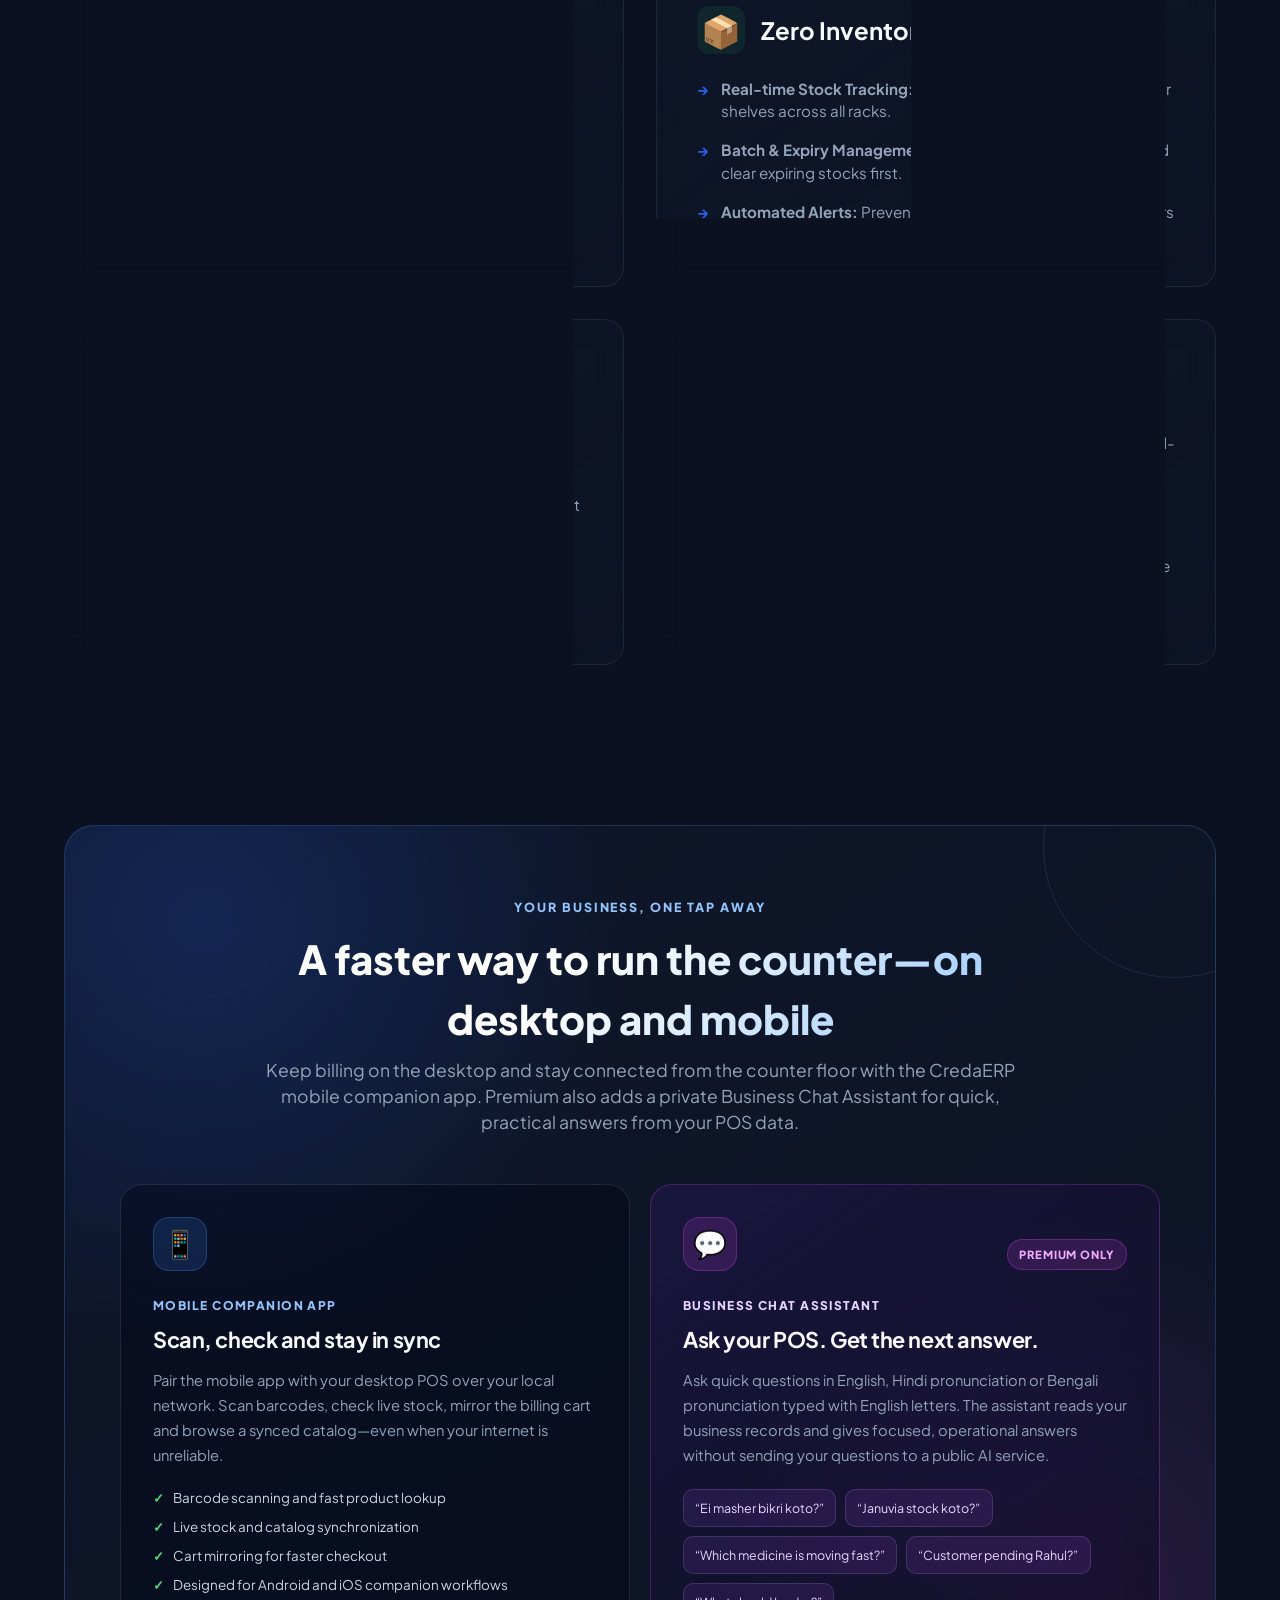
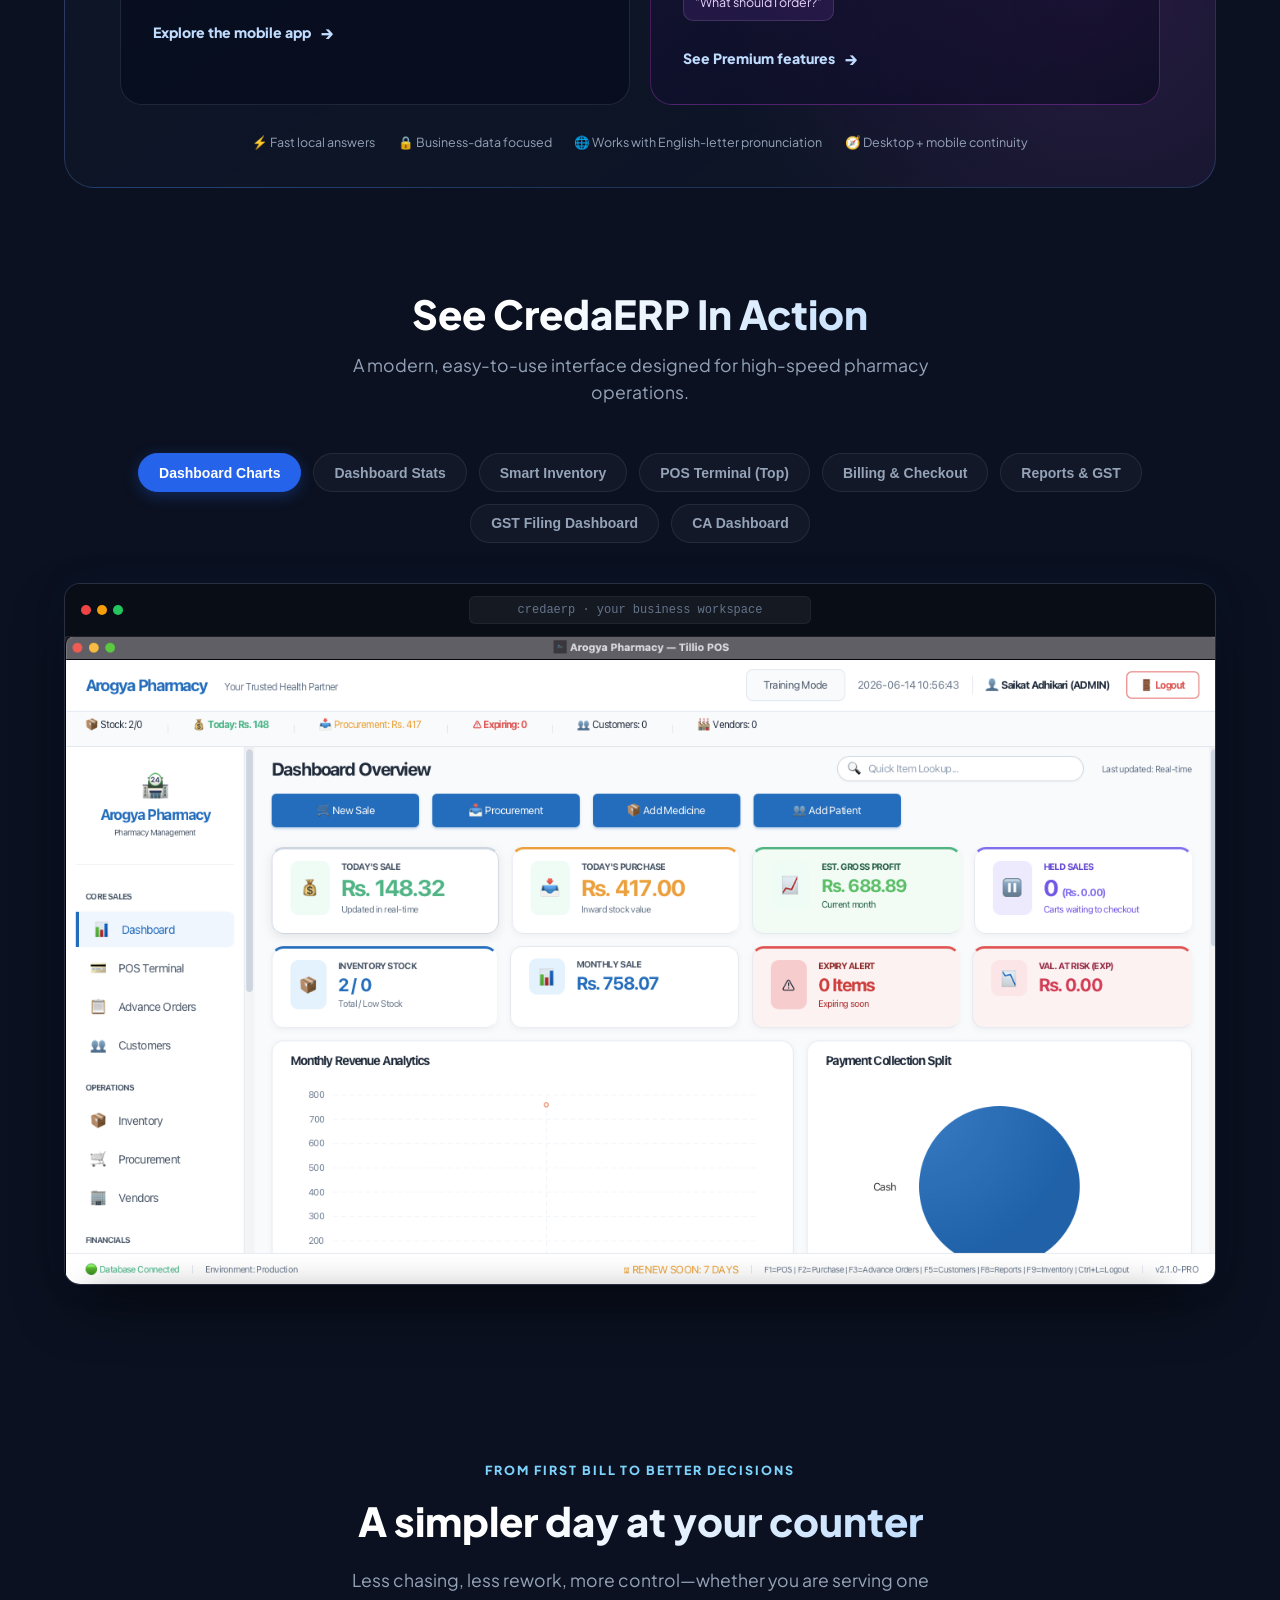
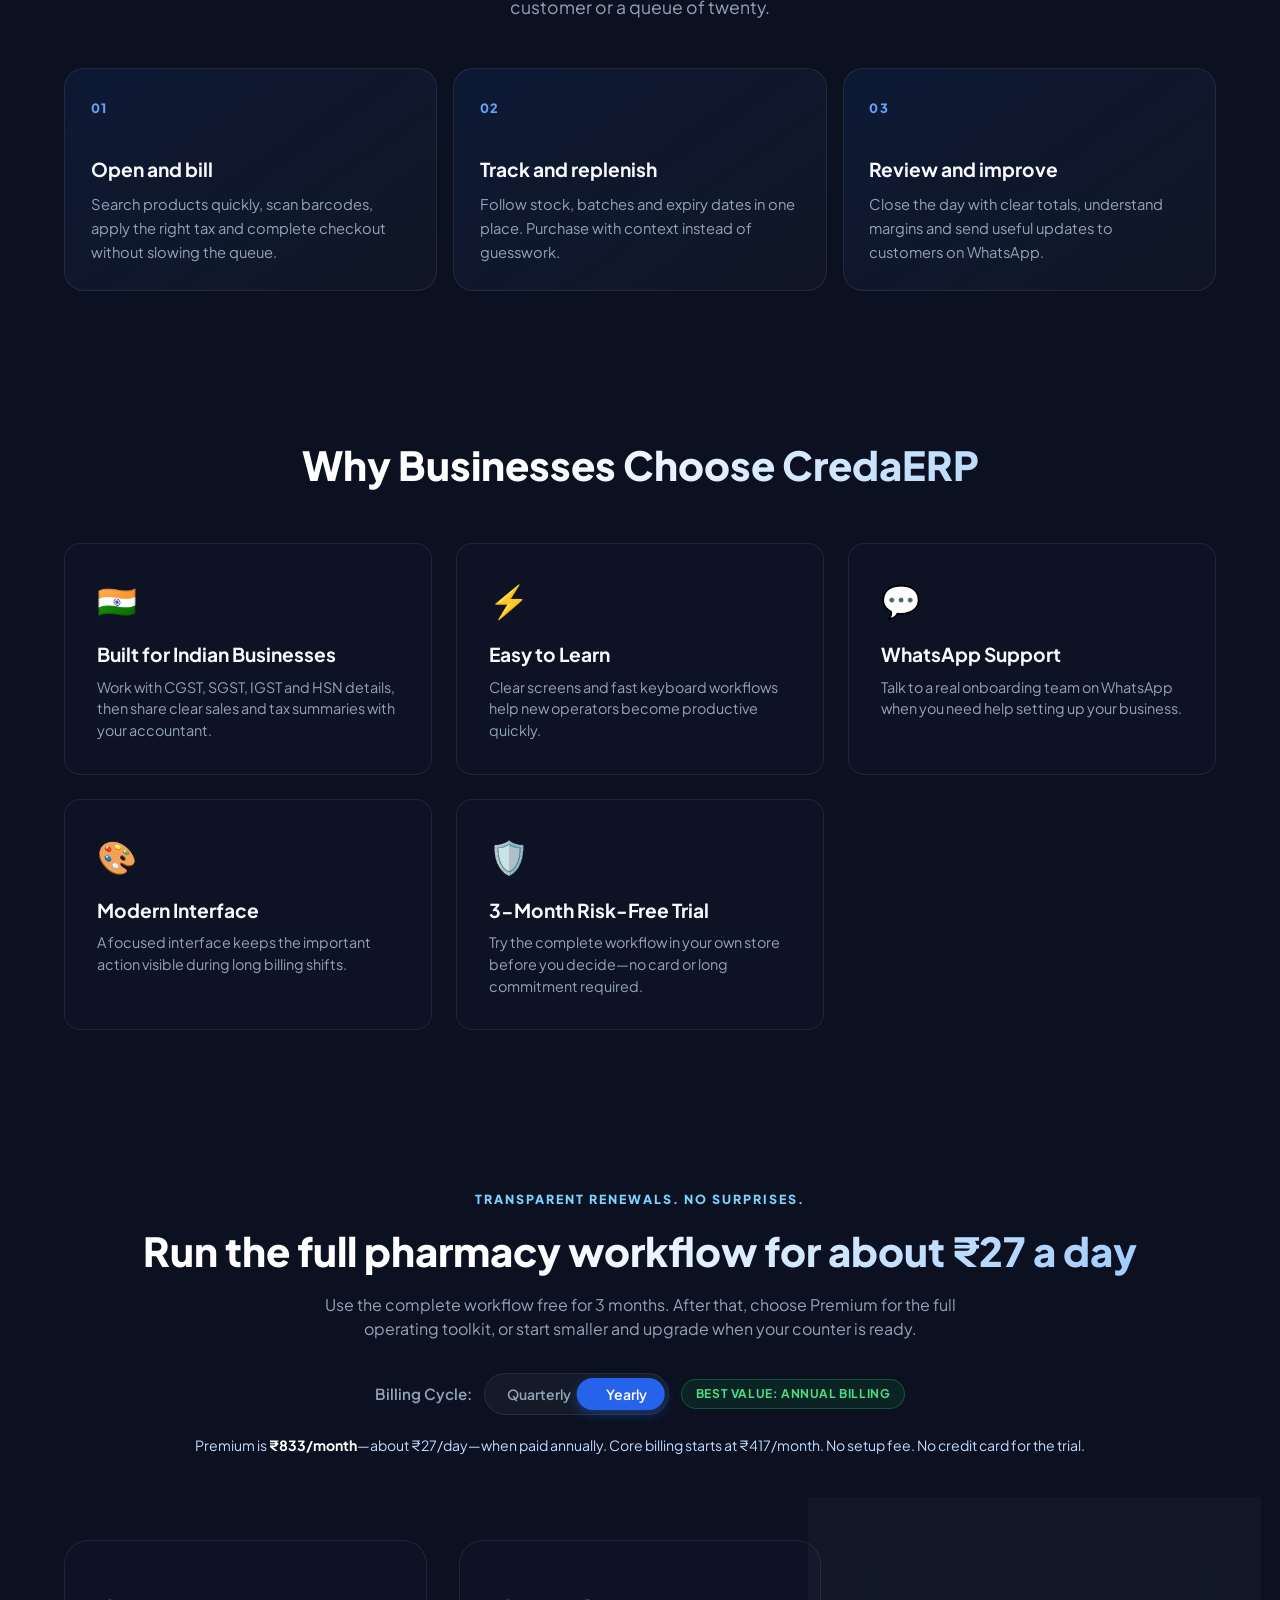
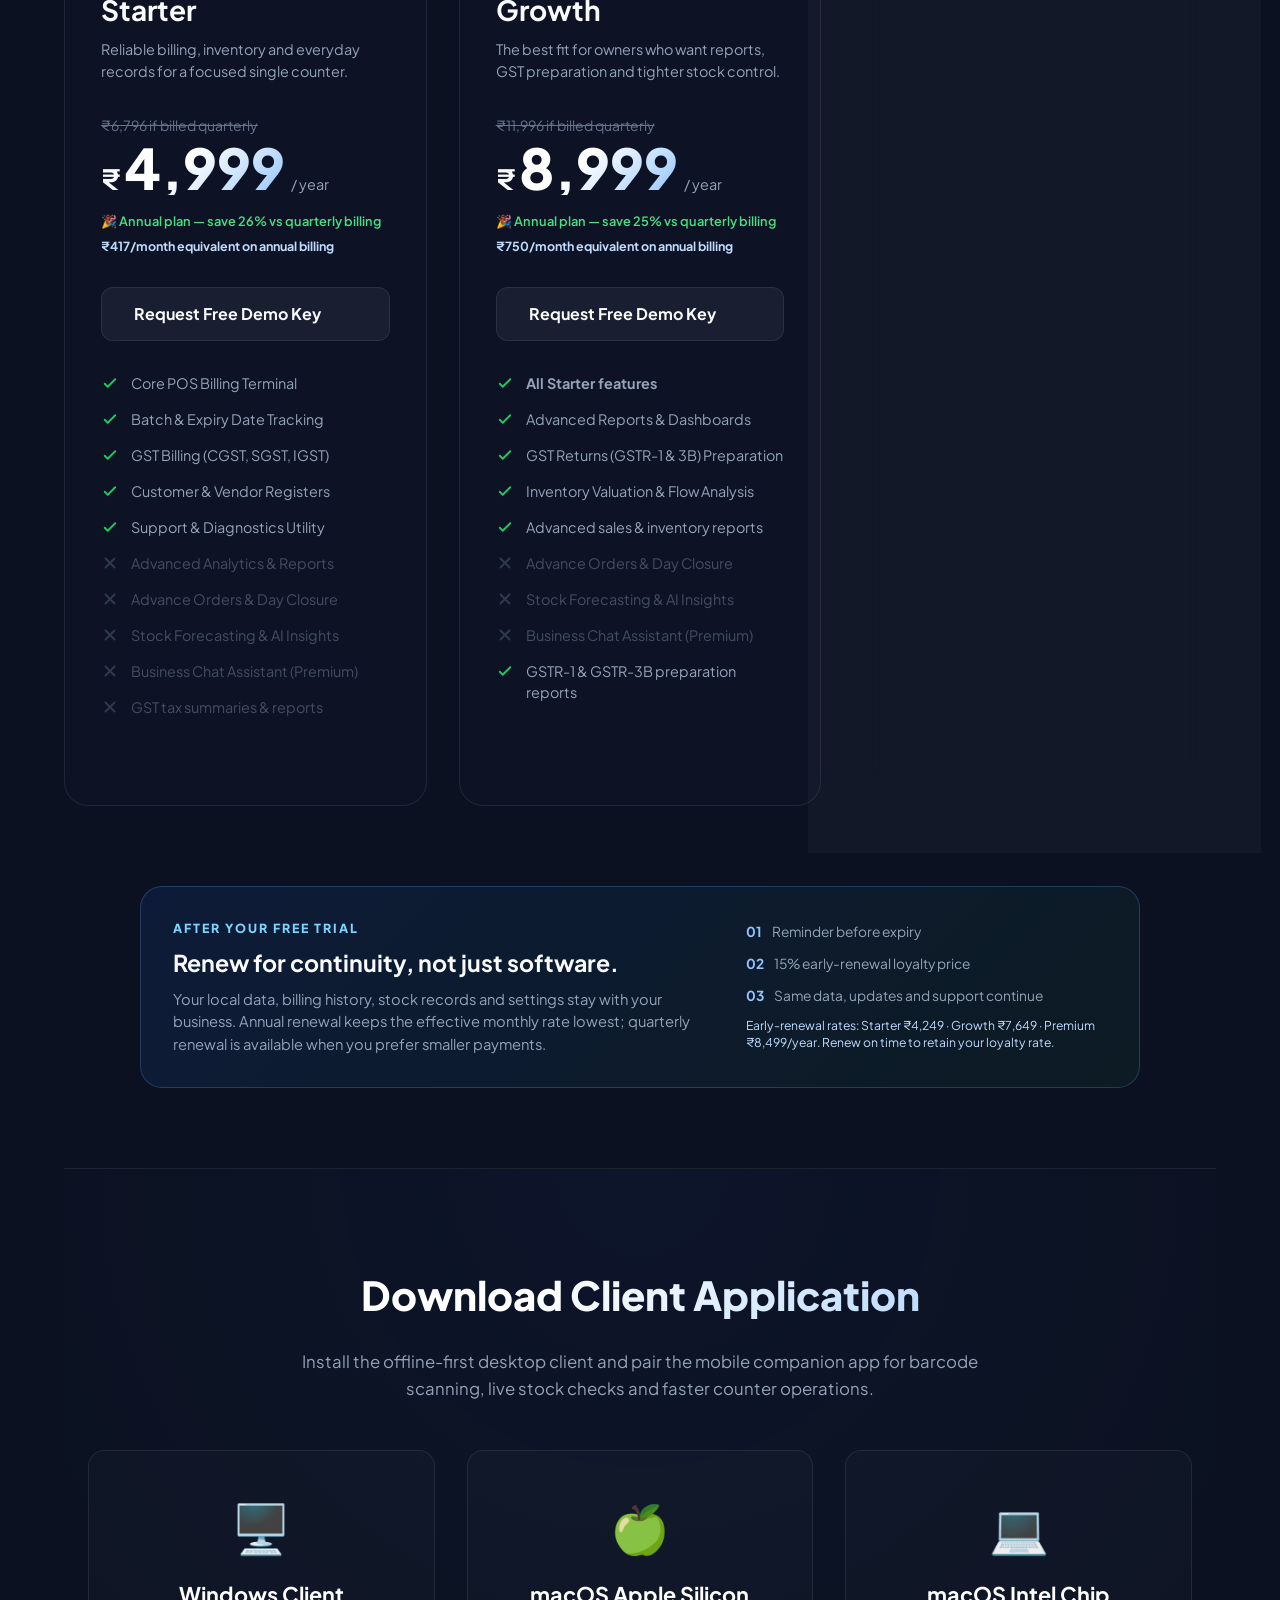
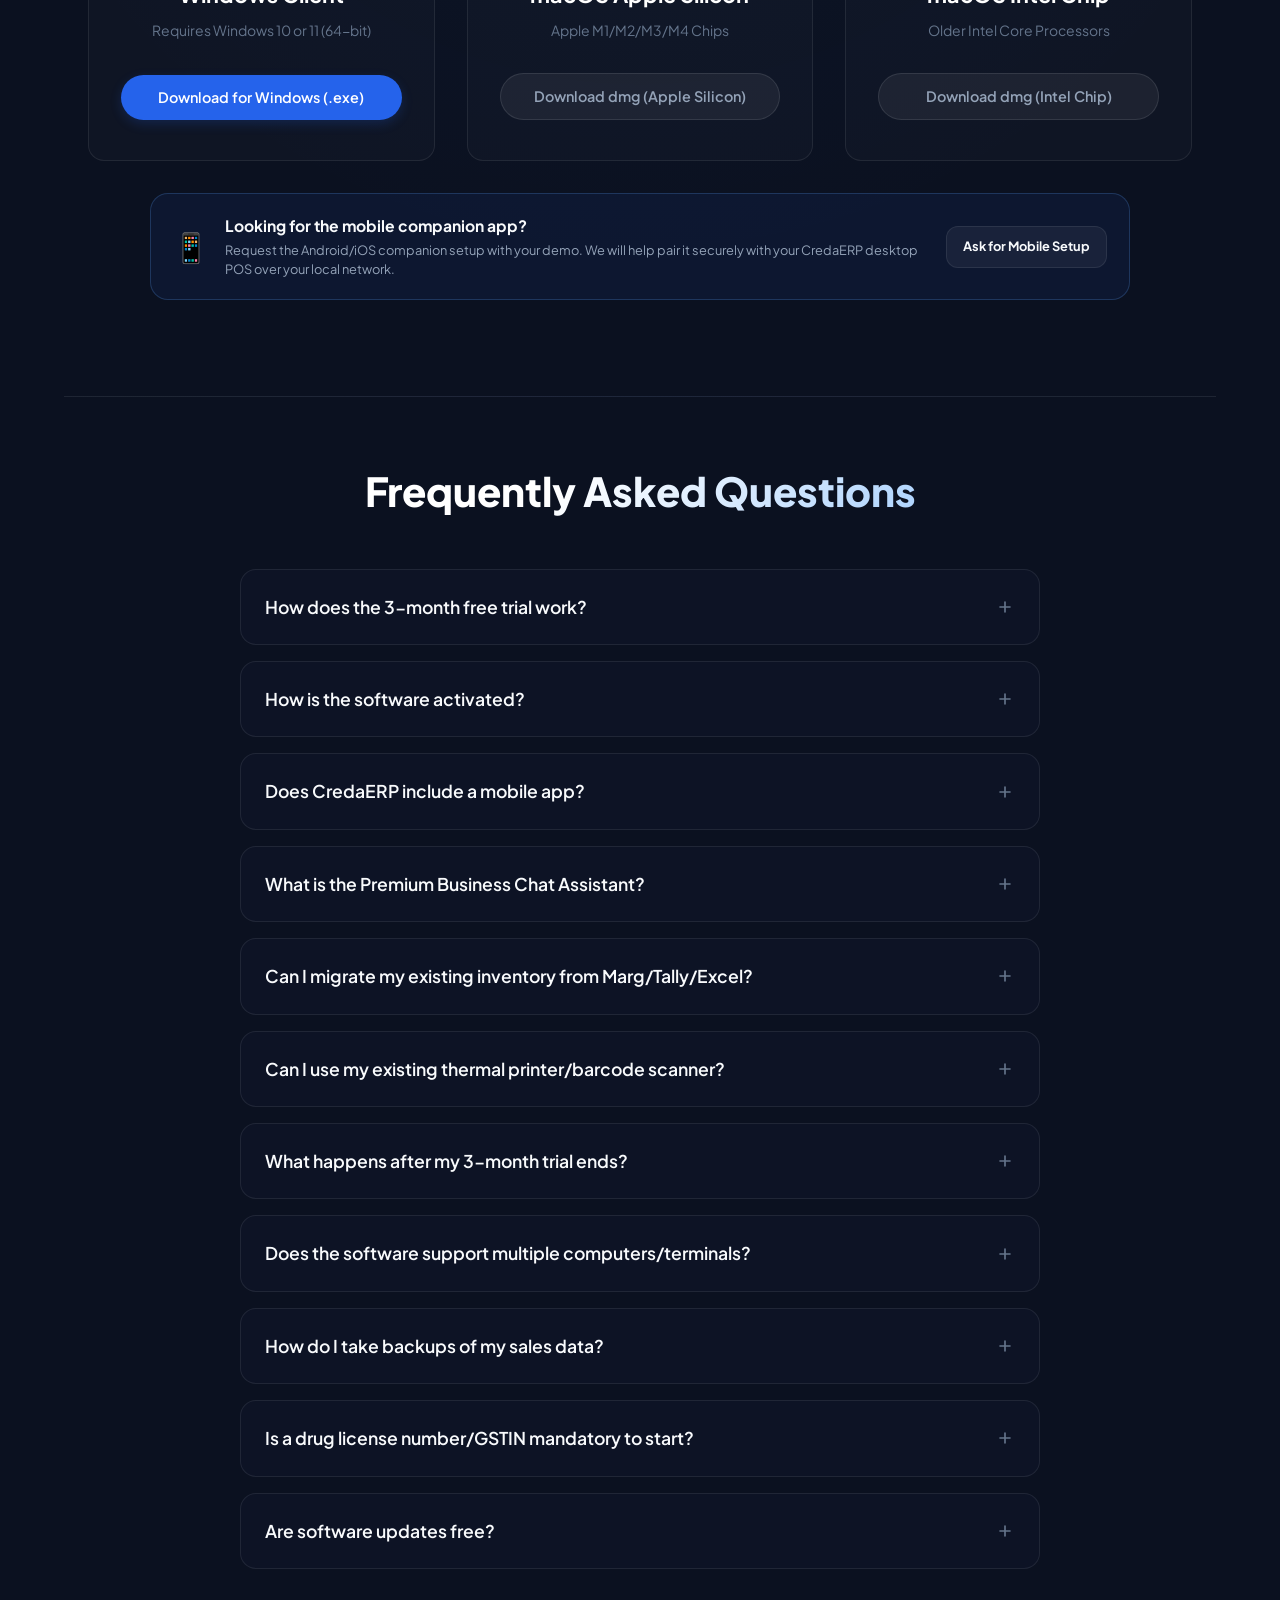
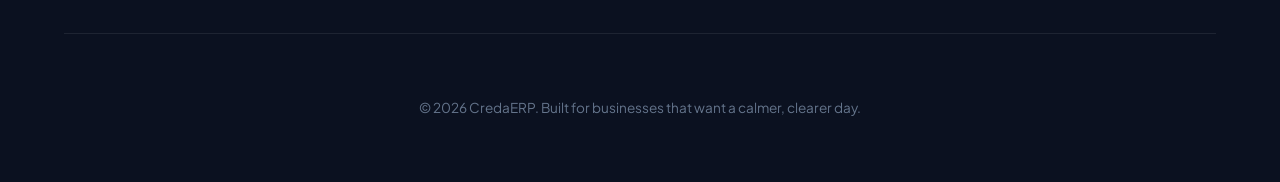
==== commit 44c3219b: "updated" ====
--- a/index.html
+++ b/index.html
@@ -667,7 +667,7 @@
                     <div class="os-icon">🖥️</div>
                     <h3>Windows Client</h3>
                     <p class="download-meta">Requires Windows 10 or 11 (64-bit)</p>
-                    <a href="https://github.com/SAdhikari2/ArogyaPOS/releases/latest/download/CredaERP-Windows.exe" class="download-btn btn-windows">
+                    <a href="https://github.com/SAdhikari2/medicines-catalog/releases/latest/download/CredaERP-Windows.exe" class="download-btn btn-windows">
                         Download for Windows (.exe)
                     </a>
                 </div>
@@ -677,7 +677,7 @@
                     <div class="os-icon">🍏</div>
                     <h3>macOS Apple Silicon</h3>
                     <p class="download-meta">Apple M1/M2/M3/M4 Chips</p>
-                    <a href="https://github.com/SAdhikari2/ArogyaPOS/releases/latest/download/CredaERP-macOS-AppleSilicon.dmg" class="download-btn btn-macos">
+                    <a href="https://github.com/SAdhikari2/medicines-catalog/releases/latest/download/CredaERP-macOS-AppleSilicon.dmg" class="download-btn btn-macos">
                         Download dmg (Apple Silicon)
                     </a>
                 </div>
@@ -687,7 +687,7 @@
                     <div class="os-icon">💻</div>
                     <h3>macOS Intel Chip</h3>
                     <p class="download-meta">Older Intel Core Processors</p>
-                    <a href="https://github.com/SAdhikari2/ArogyaPOS/releases/latest/download/CredaERP-macOS-Intel.dmg" class="download-btn btn-macos">
+                    <a href="https://github.com/SAdhikari2/medicines-catalog/releases/latest/download/CredaERP-macOS-Intel.dmg" class="download-btn btn-macos">
                         Download dmg (Intel Chip)
                     </a>
                 </div>
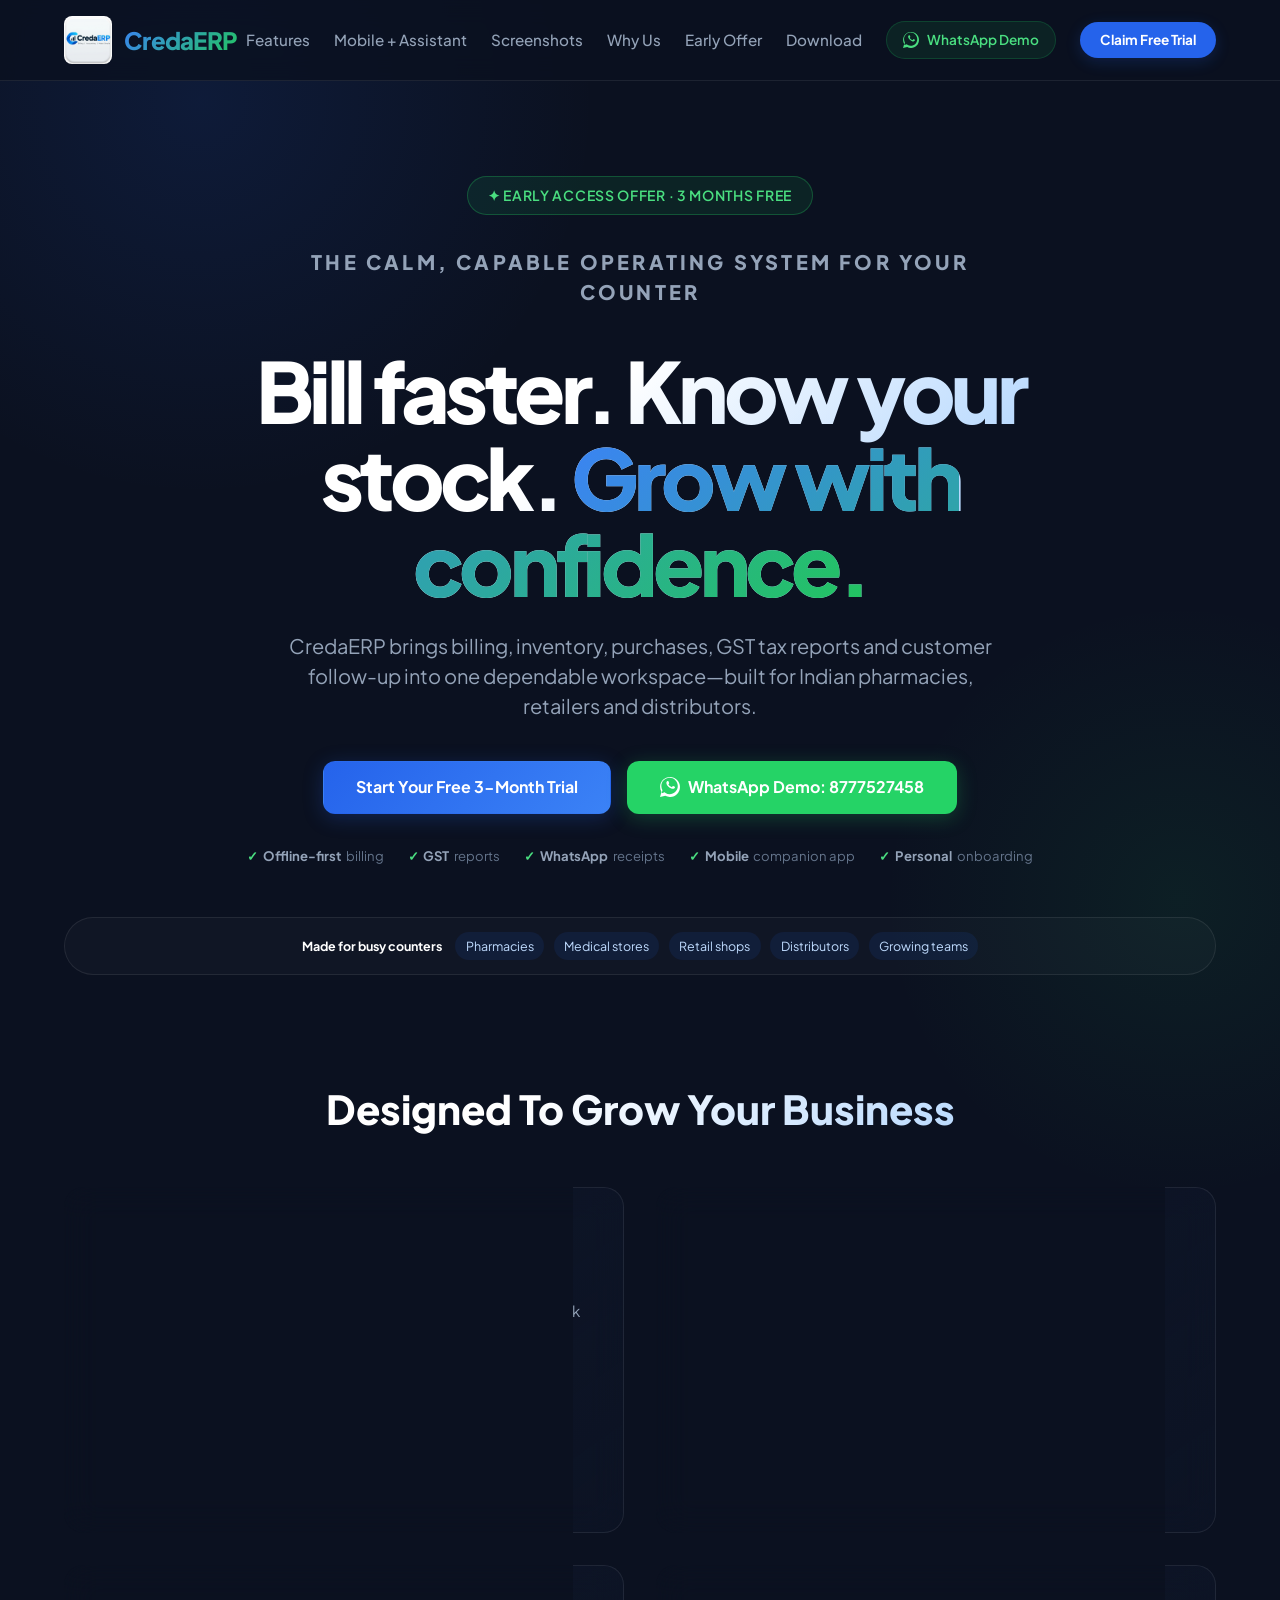
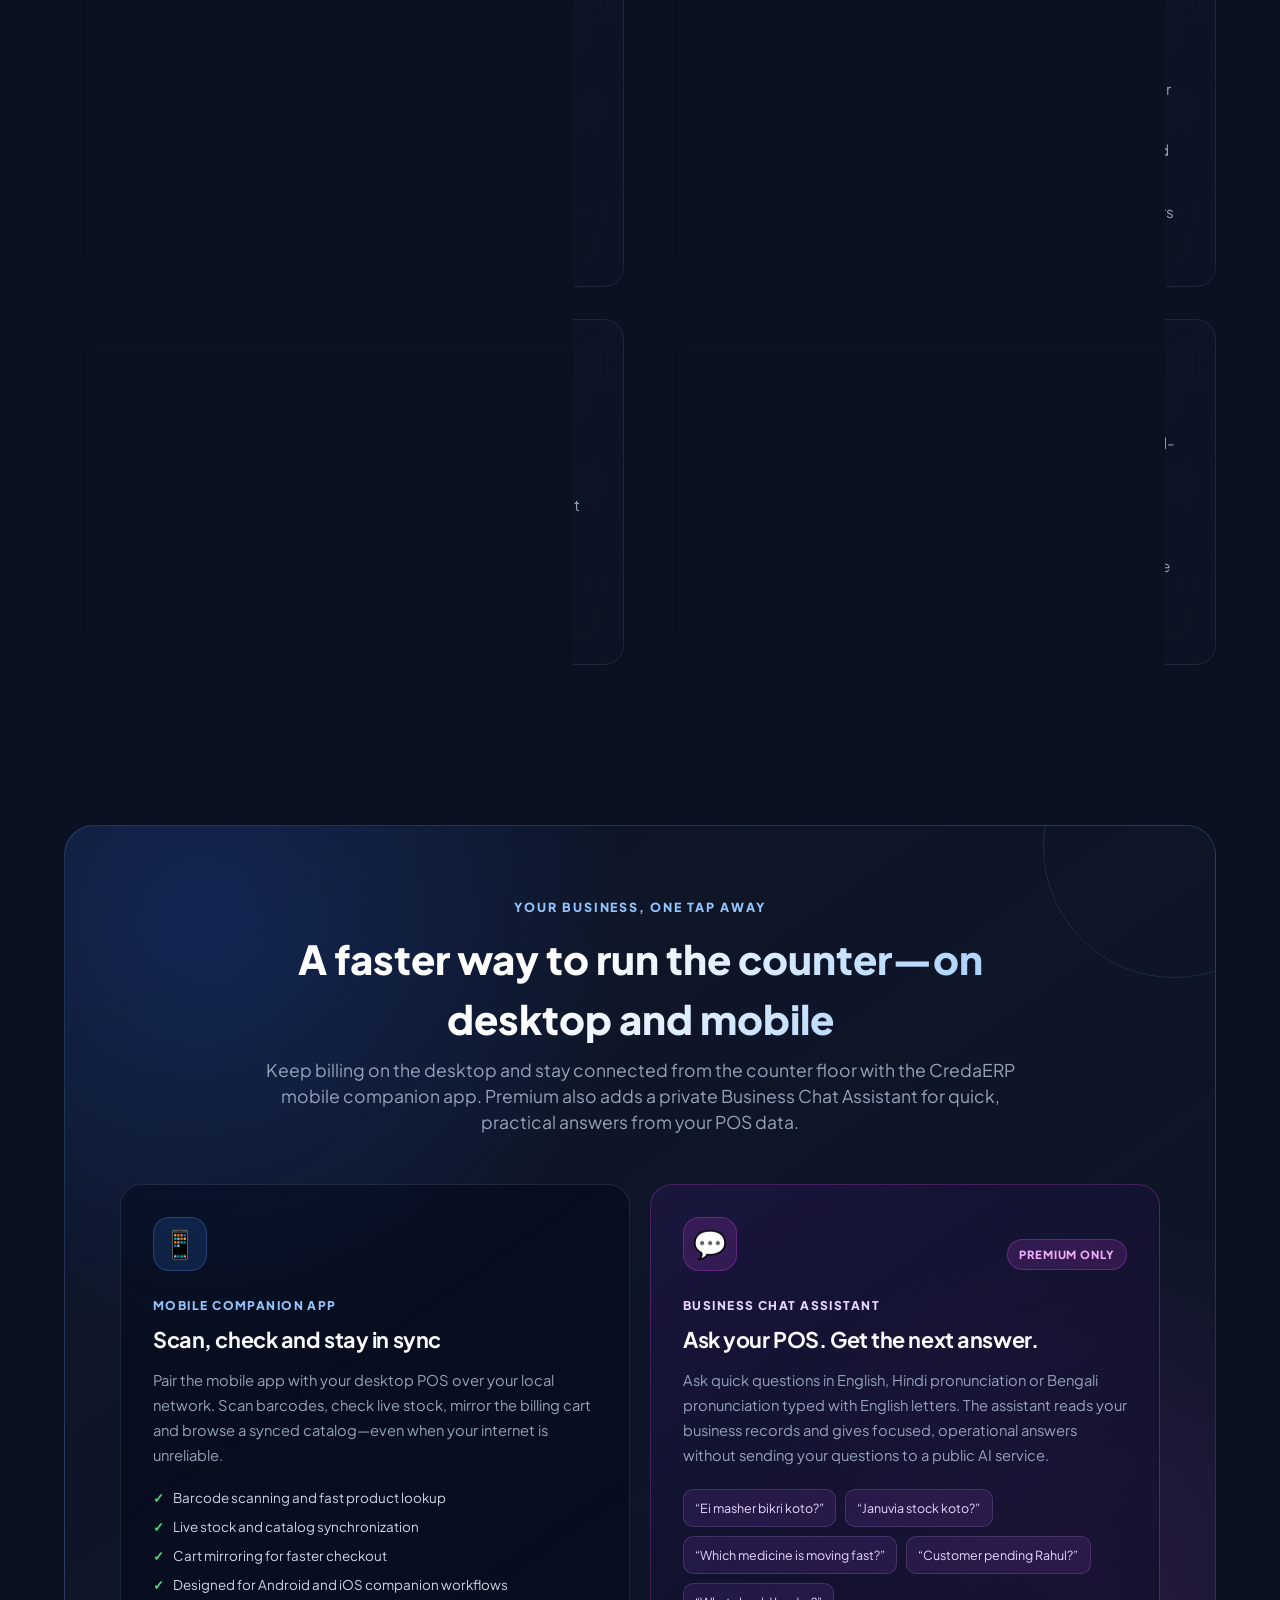
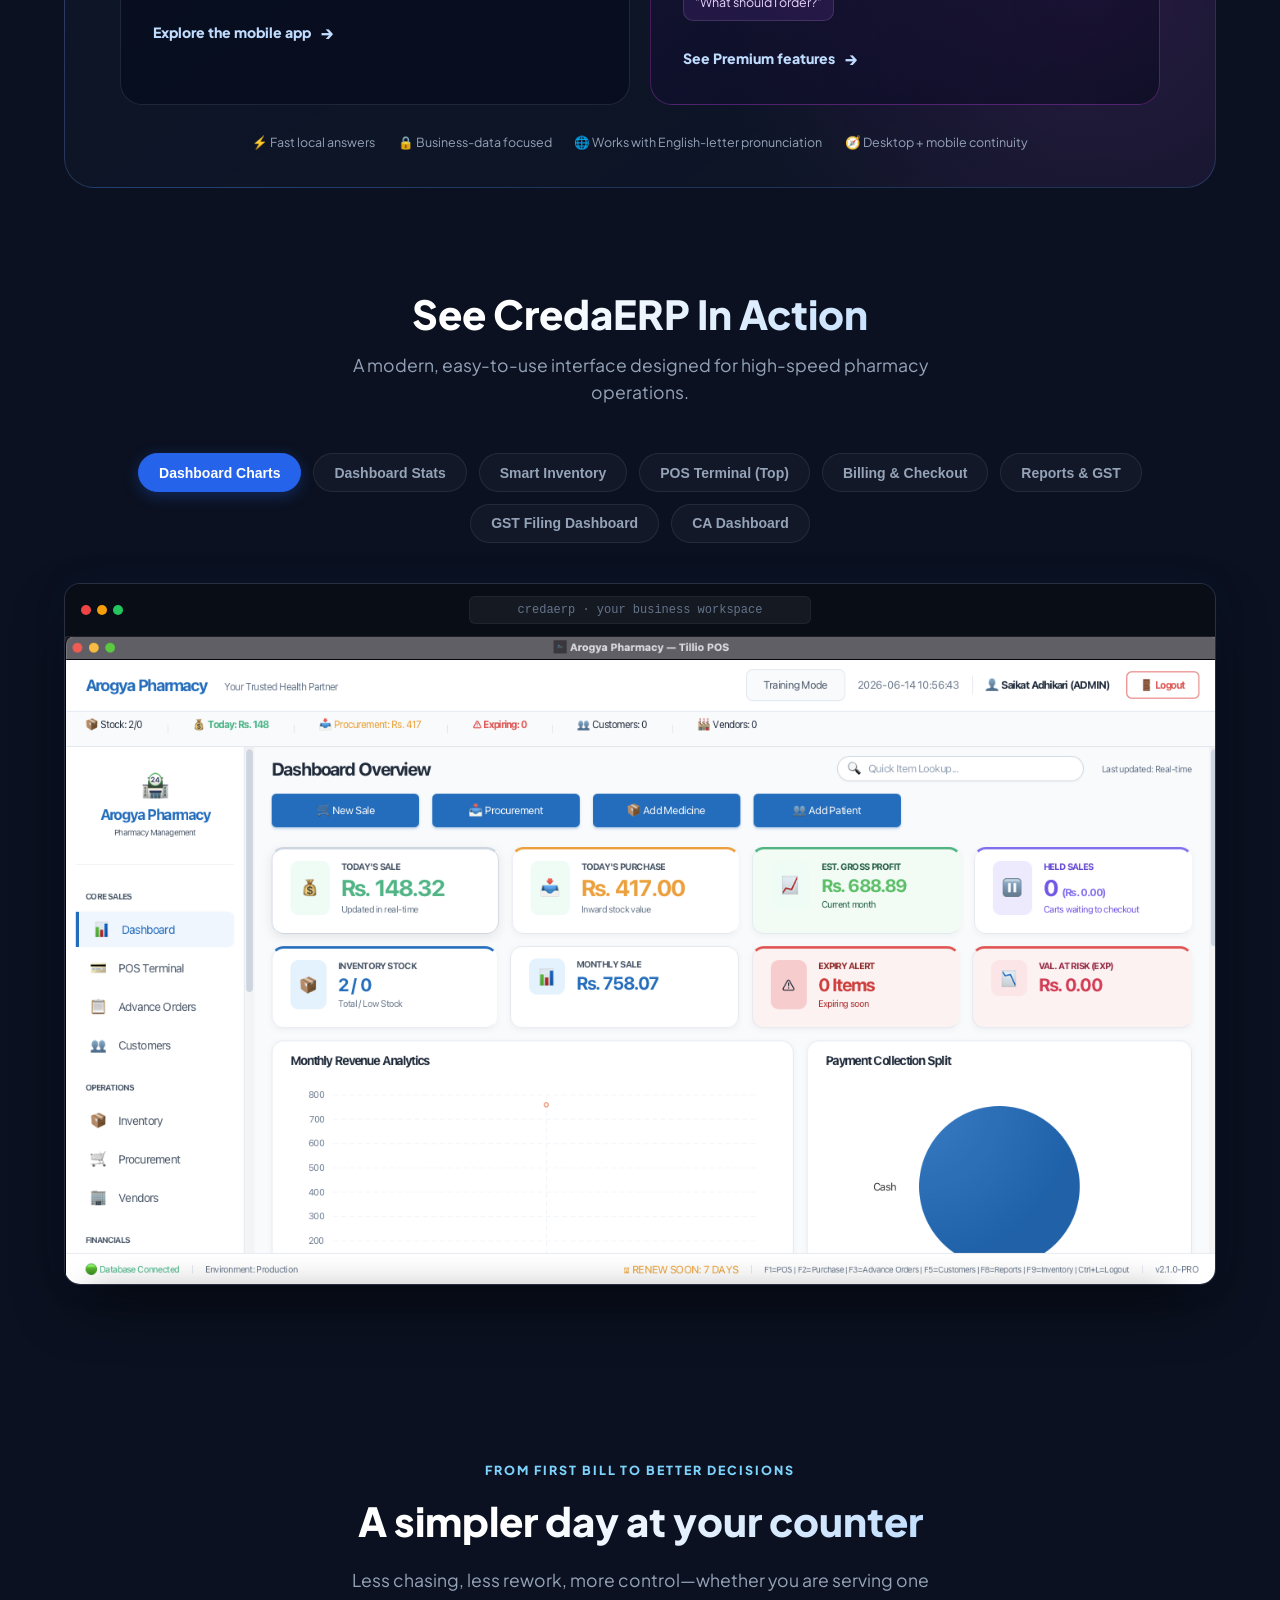
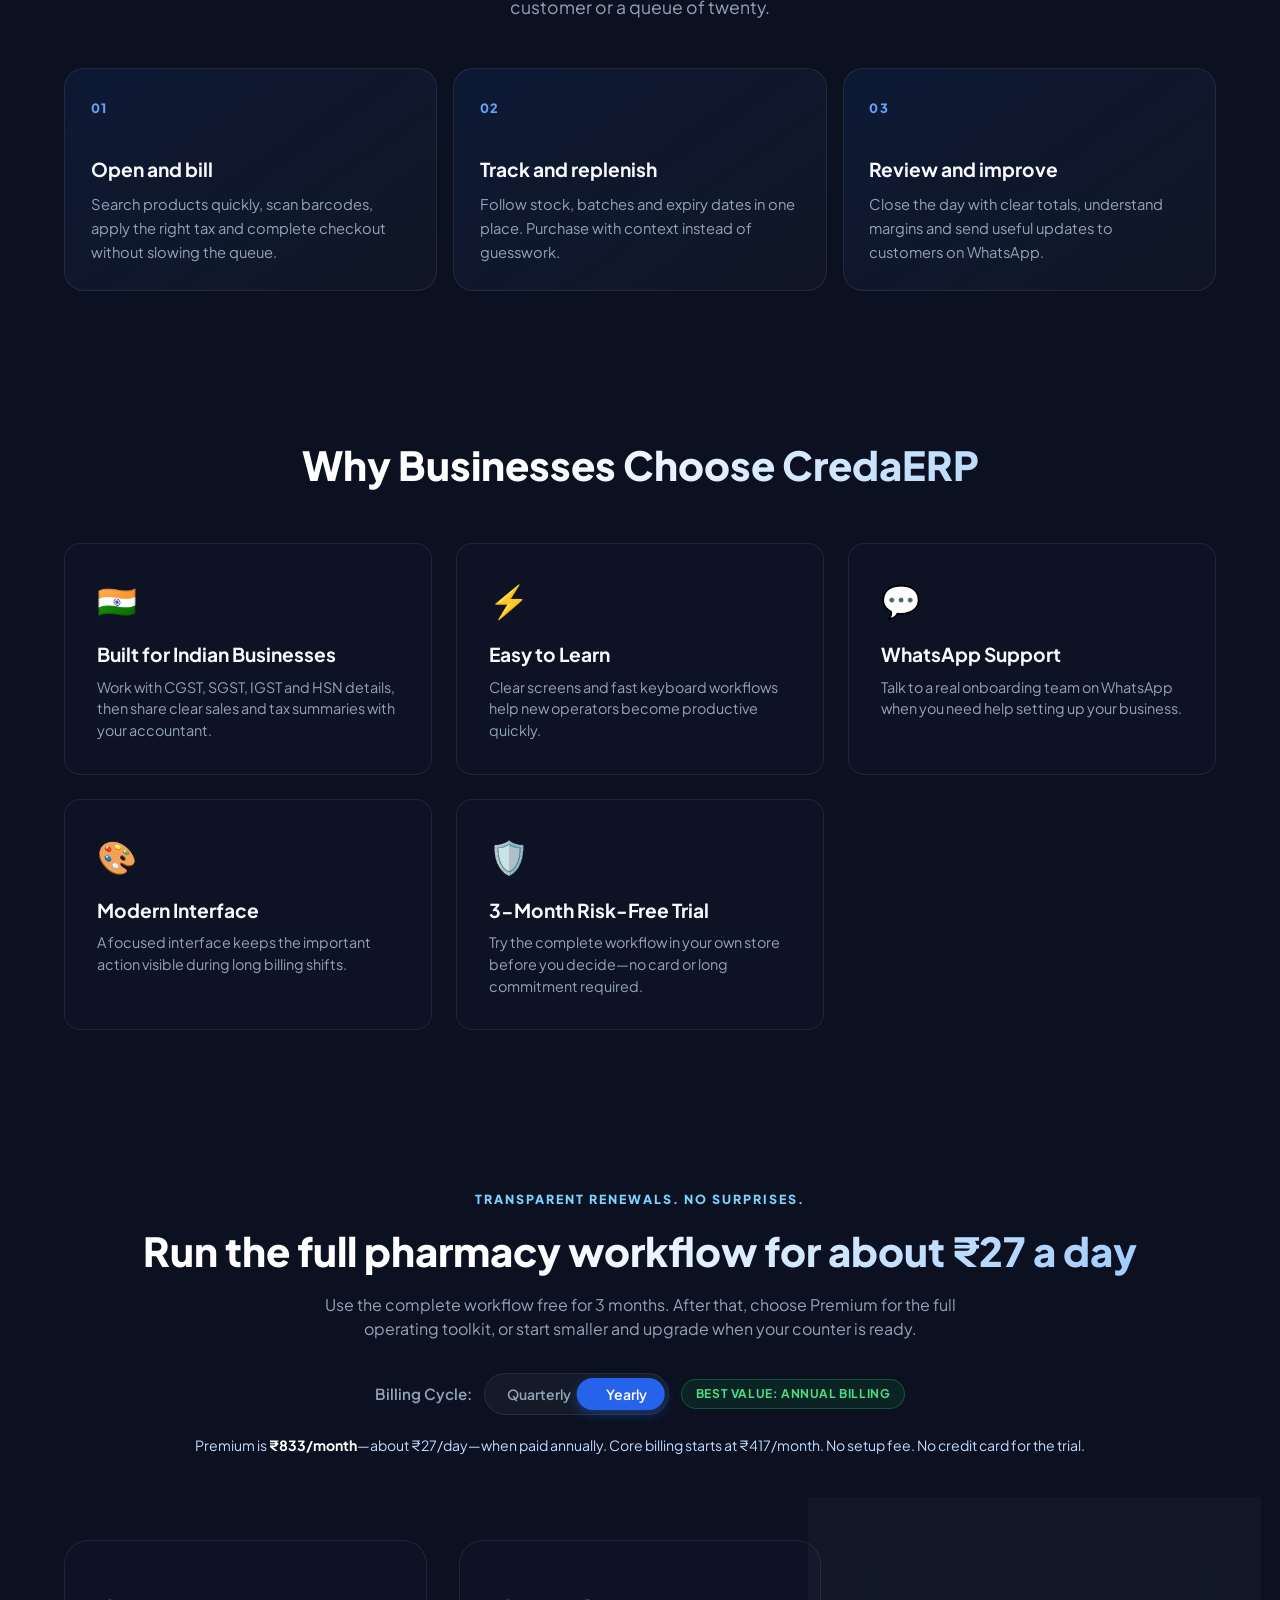
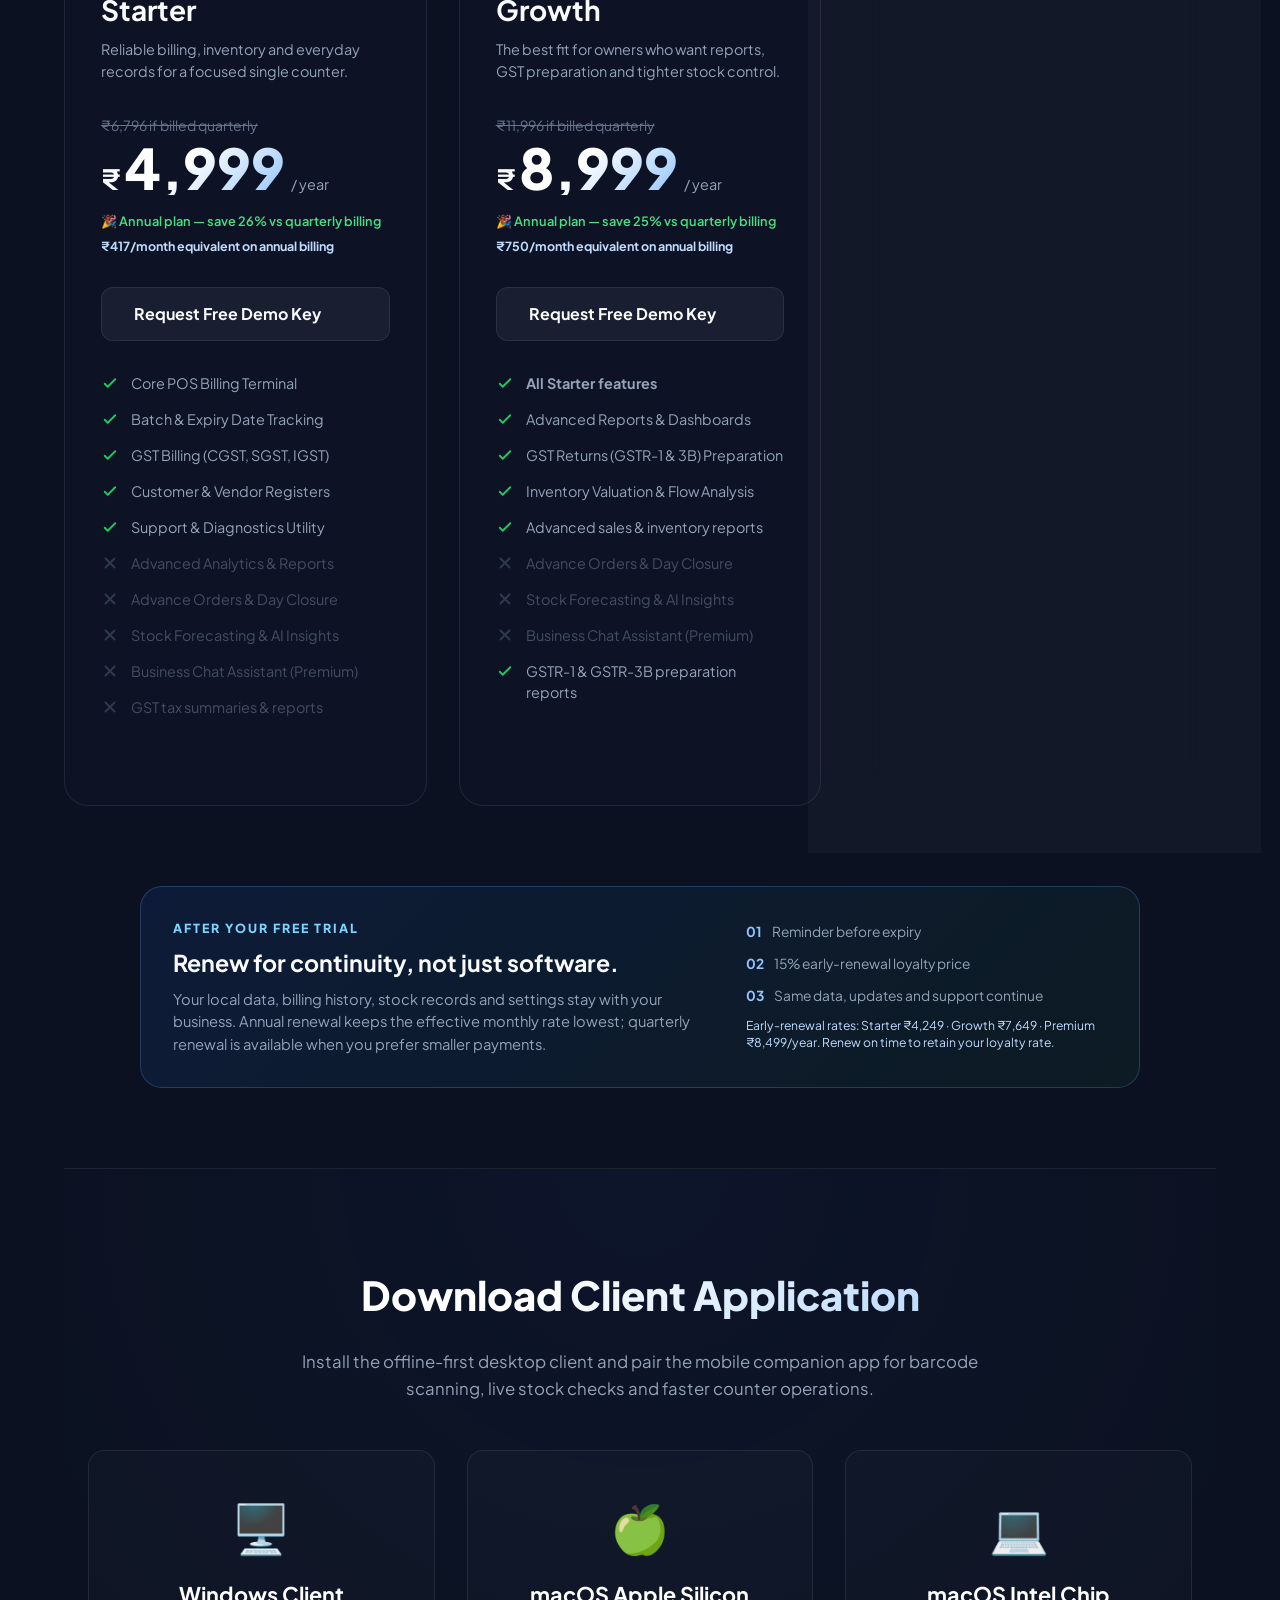
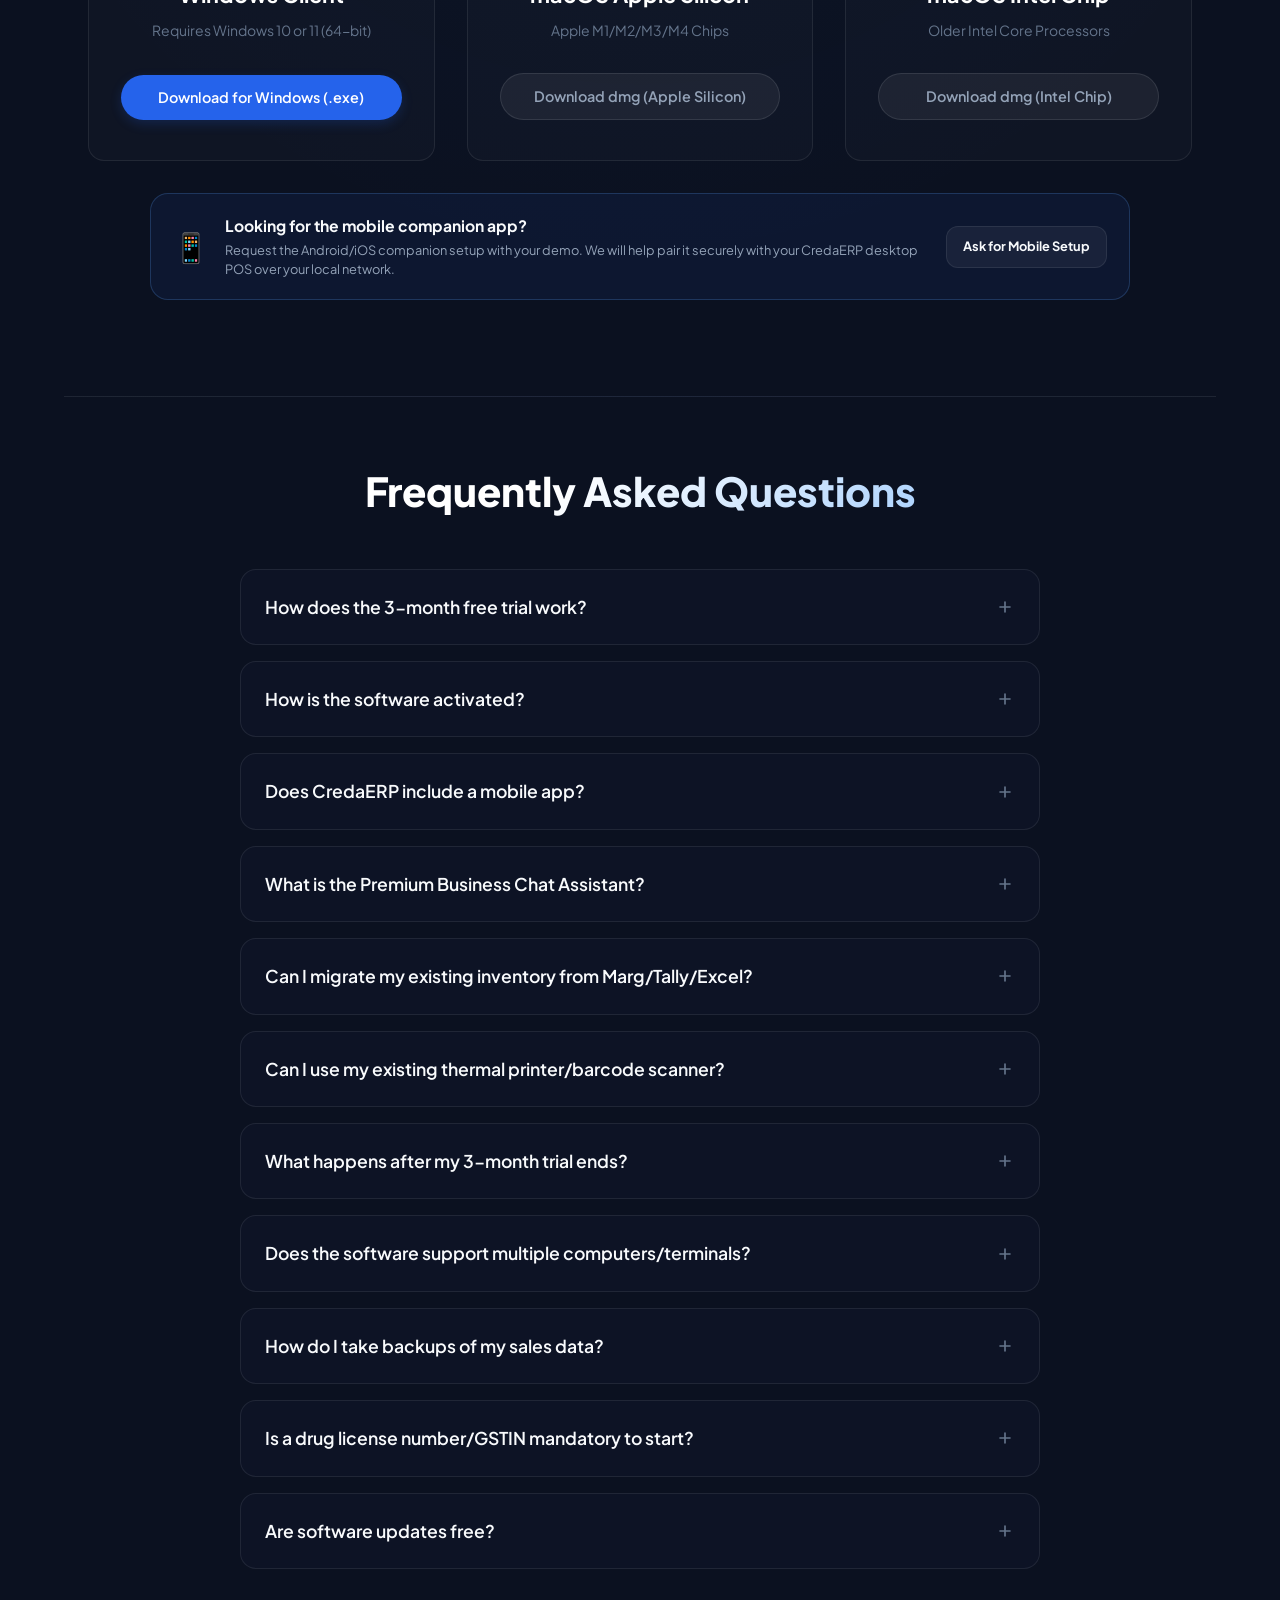
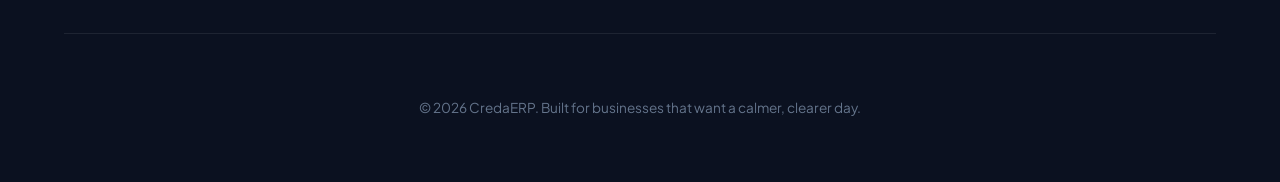
==== commit d15eb938: "Prepare CredaERP website migration" ====
--- a/index.html
+++ b/index.html
@@ -667,7 +667,7 @@
                     <div class="os-icon">🖥️</div>
                     <h3>Windows Client</h3>
                     <p class="download-meta">Requires Windows 10 or 11 (64-bit)</p>
-                    <a href="https://github.com/SAdhikari2/medicines-catalog/releases/latest/download/CredaERP-Windows.exe" class="download-btn btn-windows">
+                    <a href="https://github.com/credaerp-admin/medicines-catalog/releases/latest/download/CredaERP-Windows.exe" class="download-btn btn-windows">
                         Download for Windows (.exe)
                     </a>
                 </div>
@@ -677,7 +677,7 @@
                     <div class="os-icon">🍏</div>
                     <h3>macOS Apple Silicon</h3>
                     <p class="download-meta">Apple M1/M2/M3/M4 Chips</p>
-                    <a href="https://github.com/SAdhikari2/medicines-catalog/releases/latest/download/CredaERP-macOS-AppleSilicon.dmg" class="download-btn btn-macos">
+                    <a href="https://github.com/credaerp-admin/medicines-catalog/releases/latest/download/CredaERP-macOS-AppleSilicon.dmg" class="download-btn btn-macos">
                         Download dmg (Apple Silicon)
                     </a>
                 </div>
@@ -687,7 +687,7 @@
                     <div class="os-icon">💻</div>
                     <h3>macOS Intel Chip</h3>
                     <p class="download-meta">Older Intel Core Processors</p>
-                    <a href="https://github.com/SAdhikari2/medicines-catalog/releases/latest/download/CredaERP-macOS-Intel.dmg" class="download-btn btn-macos">
+                    <a href="https://github.com/credaerp-admin/medicines-catalog/releases/latest/download/CredaERP-macOS-Intel.dmg" class="download-btn btn-macos">
                         Download dmg (Intel Chip)
                     </a>
                 </div>
